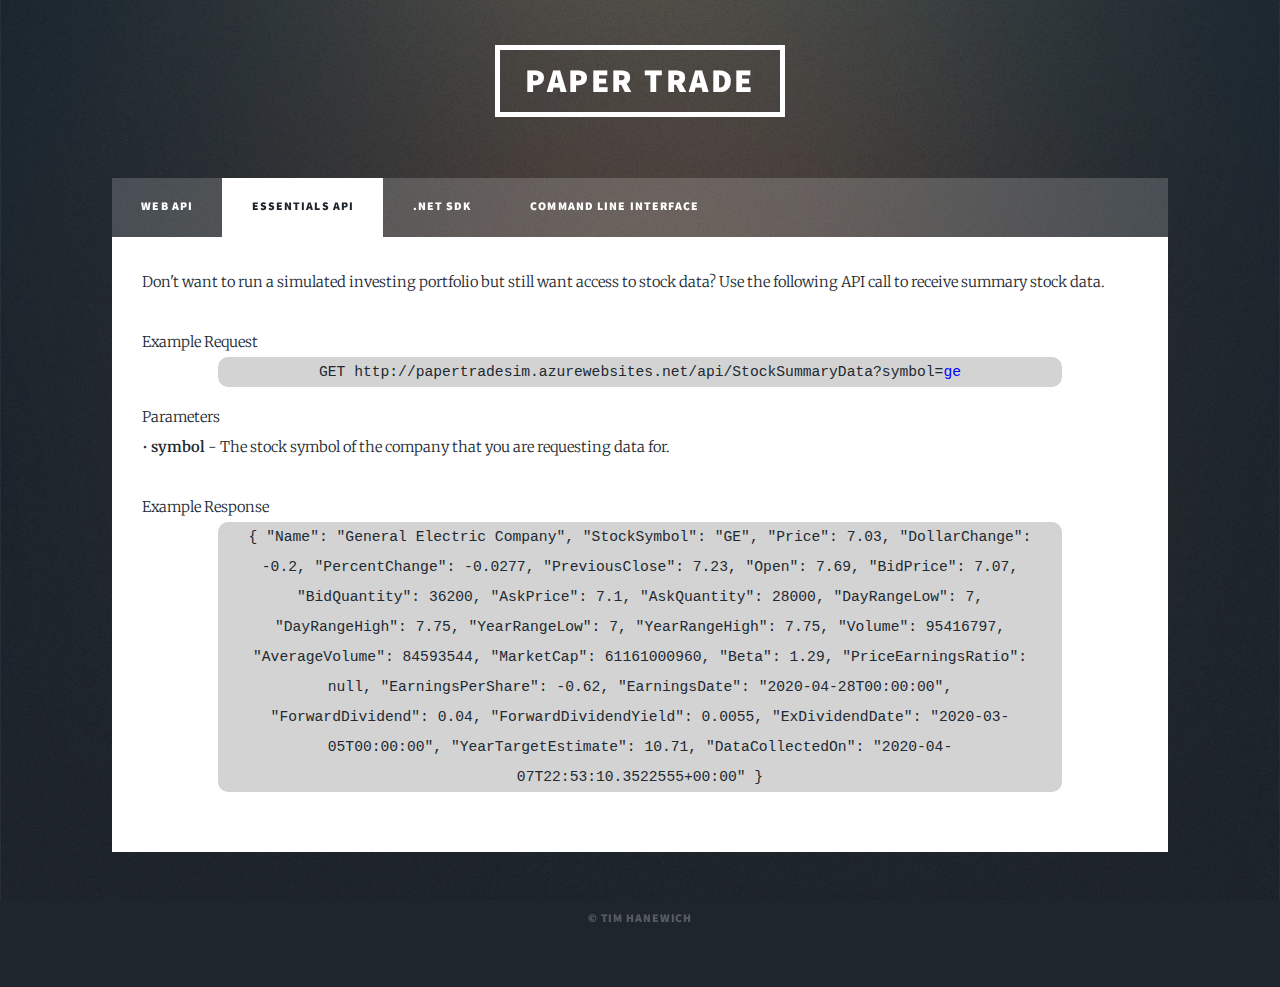
==== Essentials.html @ 46d9887e "Updated essentials to the Azure function, not Web API" ====
<!DOCTYPE HTML>

<html>
	<head>
		<title>Paper Trade</title>
		<meta charset="utf-8" />
		<meta name="viewport" content="width=device-width, initial-scale=1, user-scalable=no" />
		<link rel="stylesheet" href="assets/css/main.css" />
		<noscript><link rel="stylesheet" href="assets/css/noscript.css" /></noscript>
		<link rel="stylesheet" href="assets/css/tim.css"/>
	</head>
	<body class="is-preload">

		<!-- Wrapper -->
			<div id="wrapper" class="fade-in">

				<!-- Header -->
				<header id="header">
					<a href="index.html" class="logo">Paper Trade</a>
				</header>

				<div class="blankspace30"></div>
				<div class="blankspace30"></div>
				<div class="blankspace30"></div>

				<!-- Nav -->
				<nav id="nav">
					<ul class="links">
						<li><a href="index.html">Web API</a></li>
						<li class="active"><a href="Essentials.html">Essentials API</a></li>
						<li><a href="https://www.nuget.org/packages/PaperTrade/" target="_blank">.NET SDK</a></li>
						<li><a href="CLI.html">Command Line Interface</a></li>
					</ul>
				</nav>

				<!-- Main -->
				<div id="main">
					<div class="blankspace30"></div>
					<p class="desccontent">Don't want to run a simulated investing portfolio but still want access to stock data?  Use the following API call to receive summary stock data.</p>
					
					<div class="blankspace30"></div>

					<!--Create Portfolio-->
					<p class="desccontent">Example Request</p>
					<p class="desccontent codedemo">​GET http://papertradesim.azurewebsites.net/api/StockSummaryData?symbol=<parameter>ge</parameter></p>
					<div class="blankspace15"></div>
					<p class="desccontent">Parameters</p>
					<p class="desccontent">&#8226; <b>symbol</b> - The stock symbol of the company that you are requesting data for.</p>
					<div class="blankspace15"></div>
					<div class="blankspace15"></div>
					<p class="desccontent">Example Response</p>
					<p class="desccontent codedemo">{
						"Name": "General Electric Company",
						"StockSymbol": "GE",
						"Price": 7.03,
						"DollarChange": -0.2,
						"PercentChange": -0.0277,
						"PreviousClose": 7.23,
						"Open": 7.69,
						"BidPrice": 7.07,
						"BidQuantity": 36200,
						"AskPrice": 7.1,
						"AskQuantity": 28000,
						"DayRangeLow": 7,
						"DayRangeHigh": 7.75,
						"YearRangeLow": 7,
						"YearRangeHigh": 7.75,
						"Volume": 95416797,
						"AverageVolume": 84593544,
						"MarketCap": 61161000960,
						"Beta": 1.29,
						"PriceEarningsRatio": null,
						"EarningsPerShare": -0.62,
						"EarningsDate": "2020-04-28T00:00:00",
						"ForwardDividend": 0.04,
						"ForwardDividendYield": 0.0055,
						"ExDividendDate": "2020-03-05T00:00:00",
						"YearTargetEstimate": 10.71,
						"DataCollectedOn": "2020-04-07T22:53:10.3522555+00:00"
					  }</p>
					<div class="blankspace30"></div>
					
					<div class="blankspace30"></div>
				</div>


				<!-- Copyright -->
				<div id="copyright">
					<ul><li>&copy; Tim Hanewich</li></ul>
				</div>

			</div>

		<!-- Scripts -->
			<script src="assets/js/jquery.min.js"></script>
			<script src="assets/js/jquery.scrollex.min.js"></script>
			<script src="assets/js/jquery.scrolly.min.js"></script>
			<script src="assets/js/browser.min.js"></script>
			<script src="assets/js/breakpoints.min.js"></script>
			<script src="assets/js/util.js"></script>
			<script src="assets/js/main.js"></script>

	</body>
</html>
---- assets/css/main.css ----
@import url(fontawesome-all.min.css);
@import url("https://fonts.googleapis.com/css?family=Merriweather:300,700,300italic,700italic|Source+Sans+Pro:900");

/*
	Massively by HTML5 UP
	html5up.net | @ajlkn
	Free for personal and commercial use under the CCA 3.0 license (html5up.net/license)
*/

html, body, div, span, applet, object,
iframe, h1, h2, h3, h4, h5, h6, p, blockquote,
pre, a, abbr, acronym, address, big, cite,
code, del, dfn, em, img, ins, kbd, q, s, samp,
small, strike, strong, sub, sup, tt, var, b,
u, i, center, dl, dt, dd, ol, ul, li, fieldset,
form, label, legend, table, caption, tbody,
tfoot, thead, tr, th, td, article, aside,
canvas, details, embed, figure, figcaption,
footer, header, hgroup, menu, nav, output, ruby,
section, summary, time, mark, audio, video {
	margin: 0;
	padding: 0;
	border: 0;
	font-size: 100%;
	font: inherit;
	vertical-align: baseline;}

article, aside, details, figcaption, figure,
footer, header, hgroup, menu, nav, section {
	display: block;}

body {
	line-height: 1;
}

ol, ul {
	list-style: none;
}

blockquote, q {
	quotes: none;
}

	blockquote:before, blockquote:after, q:before, q:after {
		content: '';
		content: none;
	}

table {
	border-collapse: collapse;
	border-spacing: 0;
}

body {
	-webkit-text-size-adjust: none;
}

mark {
	background-color: transparent;
	color: inherit;
}

input::-moz-focus-inner {
	border: 0;
	padding: 0;
}

input, select, textarea {
	-moz-appearance: none;
	-webkit-appearance: none;
	-ms-appearance: none;
	appearance: none;
}

/* Basic */

	@-ms-viewport {
		width: device-width;
	}

	body {
		-ms-overflow-style: scrollbar;
	}

	@media screen and (max-width: 480px) {

		html, body {
			min-width: 320px;
		}

	}

	html {
		box-sizing: border-box;
	}

	*, *:before, *:after {
		box-sizing: inherit;
	}

	body {
		background-color: #1e252d;
	}

		body.is-preload *, body.is-preload *:before, body.is-preload *:after {
			-moz-animation: none !important;
			-webkit-animation: none !important;
			-ms-animation: none !important;
			animation: none !important;
			-moz-transition: none !important;
			-webkit-transition: none !important;
			-ms-transition: none !important;
			transition: none !important;
		}

/* Type */

	html {
		font-size: 16pt;
	}

		@media screen and (max-width: 1680px) {

			html {
				font-size: 12pt;
			}

		}

		@media screen and (max-width: 1280px) {

			html {
				font-size: 11pt;
			}

		}

		@media screen and (max-width: 360px) {

			html {
				font-size: 10pt;
			}

		}

	body {
		color: #212931;
	}

	body, input, select, textarea {
		font-family: "Merriweather", Georgia, serif;
		font-weight: 300;
		font-size: 1rem;
		line-height: 2.375;
	}

	a {
		-moz-transition: color 0.2s ease-in-out, background-color 0.2s ease-in-out, border-color 0.2s ease-in-out, box-shadow 0.2s ease-in-out;
		-webkit-transition: color 0.2s ease-in-out, background-color 0.2s ease-in-out, border-color 0.2s ease-in-out, box-shadow 0.2s ease-in-out;
		-ms-transition: color 0.2s ease-in-out, background-color 0.2s ease-in-out, border-color 0.2s ease-in-out, box-shadow 0.2s ease-in-out;
		transition: color 0.2s ease-in-out, background-color 0.2s ease-in-out, border-color 0.2s ease-in-out, box-shadow 0.2s ease-in-out;
		border-bottom: dotted 1px;
		text-decoration: none;
	}

		a:hover {
			border-bottom-color: transparent;
		}

	strong, b {
		font-weight: 600;
	}

	em, i {
		font-style: italic;
	}

	p {
		text-align: justify;
		/*margin: 0 0 2rem 0;*/
	}

	h1, h2, h3, h4, h5, h6 {
		font-family: "Source Sans Pro", Helvetica, sans-serif;
		font-weight: 900;
		line-height: 1.5;
		letter-spacing: 0.075em;
		text-transform: uppercase;
		margin: 0 0 1rem 0;
	}

		h1 a, h2 a, h3 a, h4 a, h5 a, h6 a {
			border-bottom: 0;
			color: inherit;
			text-decoration: none;
		}

	h1 {
		font-size: 4rem;
		line-height: 1.1;
		margin: 0 0 2rem 0;
	}

	h2 {
		font-size: 1.75rem;
		line-height: 1.3;
		margin: 0 0 1.5rem 0;
	}

	h3 {
		font-size: 1.25rem;
		margin: 0 0 1.5rem 0;
	}

	h4 {
		font-size: 1rem;
	}

	h5 {
		font-size: 0.9rem;
	}

	h6 {
		font-size: 0.8rem;
	}

	sub {
		font-size: 0.8rem;
		position: relative;
		top: 0.5rem;
	}

	sup {
		font-size: 0.8rem;
		position: relative;
		top: -0.5rem;
	}

	blockquote {
		border-left: solid 4px;
		font-style: italic;
		margin: 0 0 2rem 0;
		padding: 0.5rem 0 0.5rem 2rem;
	}

	code {
		border: solid 2px;
		font-family: "Courier New", monospace;
		font-size: 0.9rem;
		margin: 0 0.25rem;
		padding: 0.25rem 0.65rem;
	}

	pre {
		-webkit-overflow-scrolling: touch;
		font-family: "Courier New", monospace;
		font-size: 0.9rem;
		margin: 0 0 2rem 0;
	}

		pre code {
			display: block;
			line-height: 1.75;
			padding: 1rem 1.5rem;
			overflow-x: auto;
		}

	hr {
		border: 0;
		border-bottom: solid 2px;
		margin: 3rem 0;
	}

		hr.major {
			margin: 5rem 0;
		}

	.align-left {
		text-align: left;
	}

	.align-center {
		text-align: center;
	}

	.align-right {
		text-align: right;
	}

	input, select, textarea {
		color: #212931;
	}

	a {
		color: #212931;
		border-bottom-color: rgba(33, 41, 49, 0.5);
	}

		a:hover {
			border-bottom-color: transparent;
			color: #18bfef !important;
		}

	strong, b {
		color: #212931;
	}

	h1, h2, h3, h4, h5, h6 {
		color: #212931;
	}

	blockquote {
		border-left-color: #eeeeee;
	}

	code {
		background: rgba(220, 220, 220, 0.25);
		border-color: #eeeeee;
	}

	hr {
		border-bottom-color: #eeeeee;
	}

/* Row */

	.row {
		display: flex;
		flex-wrap: wrap;
		box-sizing: border-box;
		align-items: stretch;
	}

		.row > * {
			box-sizing: border-box;
		}

		.row.gtr-uniform > * > :last-child {
			margin-bottom: 0;
		}

		.row.aln-left {
			justify-content: flex-start;
		}

		.row.aln-center {
			justify-content: center;
		}

		.row.aln-right {
			justify-content: flex-end;
		}

		.row.aln-top {
			align-items: flex-start;
		}

		.row.aln-middle {
			align-items: center;
		}

		.row.aln-bottom {
			align-items: flex-end;
		}

		.row > .imp {
			order: -1;
		}

		.row > .col-1 {
			width: 8.33333%;
		}

		.row > .off-1 {
			margin-left: 8.33333%;
		}

		.row > .col-2 {
			width: 16.66667%;
		}

		.row > .off-2 {
			margin-left: 16.66667%;
		}

		.row > .col-3 {
			width: 25%;
		}

		.row > .off-3 {
			margin-left: 25%;
		}

		.row > .col-4 {
			width: 33.33333%;
		}

		.row > .off-4 {
			margin-left: 33.33333%;
		}

		.row > .col-5 {
			width: 41.66667%;
		}

		.row > .off-5 {
			margin-left: 41.66667%;
		}

		.row > .col-6 {
			width: 50%;
		}

		.row > .off-6 {
			margin-left: 50%;
		}

		.row > .col-7 {
			width: 58.33333%;
		}

		.row > .off-7 {
			margin-left: 58.33333%;
		}

		.row > .col-8 {
			width: 66.66667%;
		}

		.row > .off-8 {
			margin-left: 66.66667%;
		}

		.row > .col-9 {
			width: 75%;
		}

		.row > .off-9 {
			margin-left: 75%;
		}

		.row > .col-10 {
			width: 83.33333%;
		}

		.row > .off-10 {
			margin-left: 83.33333%;
		}

		.row > .col-11 {
			width: 91.66667%;
		}

		.row > .off-11 {
			margin-left: 91.66667%;
		}

		.row > .col-12 {
			width: 100%;
		}

		.row > .off-12 {
			margin-left: 100%;
		}

		.row.gtr-0 {
			margin-top: 0;
			margin-left: 0rem;
		}

			.row.gtr-0 > * {
				padding: 0 0 0 0rem;
			}

			.row.gtr-0.gtr-uniform {
				margin-top: 0rem;
			}

				.row.gtr-0.gtr-uniform > * {
					padding-top: 0rem;
				}

		.row.gtr-25 {
			margin-top: 0;
			margin-left: -0.375rem;
		}

			.row.gtr-25 > * {
				padding: 0 0 0 0.375rem;
			}

			.row.gtr-25.gtr-uniform {
				margin-top: -0.375rem;
			}

				.row.gtr-25.gtr-uniform > * {
					padding-top: 0.375rem;
				}

		.row.gtr-50 {
			margin-top: 0;
			margin-left: -0.75rem;
		}

			.row.gtr-50 > * {
				padding: 0 0 0 0.75rem;
			}

			.row.gtr-50.gtr-uniform {
				margin-top: -0.75rem;
			}

				.row.gtr-50.gtr-uniform > * {
					padding-top: 0.75rem;
				}

		.row {
			margin-top: 0;
			margin-left: -1.5rem;
		}

			.row > * {
				padding: 0 0 0 1.5rem;
			}

			.row.gtr-uniform {
				margin-top: -1.5rem;
			}

				.row.gtr-uniform > * {
					padding-top: 1.5rem;
				}

		.row.gtr-150 {
			margin-top: 0;
			margin-left: -2.25rem;
		}

			.row.gtr-150 > * {
				padding: 0 0 0 2.25rem;
			}

			.row.gtr-150.gtr-uniform {
				margin-top: -2.25rem;
			}

				.row.gtr-150.gtr-uniform > * {
					padding-top: 2.25rem;
				}

		.row.gtr-200 {
			margin-top: 0;
			margin-left: -3rem;
		}

			.row.gtr-200 > * {
				padding: 0 0 0 3rem;
			}

			.row.gtr-200.gtr-uniform {
				margin-top: -3rem;
			}

				.row.gtr-200.gtr-uniform > * {
					padding-top: 3rem;
				}

		@media screen and (max-width: 1680px) {

			.row {
				display: flex;
				flex-wrap: wrap;
				box-sizing: border-box;
				align-items: stretch;
			}

				.row > * {
					box-sizing: border-box;
				}

				.row.gtr-uniform > * > :last-child {
					margin-bottom: 0;
				}

				.row.aln-left {
					justify-content: flex-start;
				}

				.row.aln-center {
					justify-content: center;
				}

				.row.aln-right {
					justify-content: flex-end;
				}

				.row.aln-top {
					align-items: flex-start;
				}

				.row.aln-middle {
					align-items: center;
				}

				.row.aln-bottom {
					align-items: flex-end;
				}

				.row > .imp-xlarge {
					order: -1;
				}

				.row > .col-1-xlarge {
					width: 8.33333%;
				}

				.row > .off-1-xlarge {
					margin-left: 8.33333%;
				}

				.row > .col-2-xlarge {
					width: 16.66667%;
				}

				.row > .off-2-xlarge {
					margin-left: 16.66667%;
				}

				.row > .col-3-xlarge {
					width: 25%;
				}

				.row > .off-3-xlarge {
					margin-left: 25%;
				}

				.row > .col-4-xlarge {
					width: 33.33333%;
				}

				.row > .off-4-xlarge {
					margin-left: 33.33333%;
				}

				.row > .col-5-xlarge {
					width: 41.66667%;
				}

				.row > .off-5-xlarge {
					margin-left: 41.66667%;
				}

				.row > .col-6-xlarge {
					width: 50%;
				}

				.row > .off-6-xlarge {
					margin-left: 50%;
				}

				.row > .col-7-xlarge {
					width: 58.33333%;
				}

				.row > .off-7-xlarge {
					margin-left: 58.33333%;
				}

				.row > .col-8-xlarge {
					width: 66.66667%;
				}

				.row > .off-8-xlarge {
					margin-left: 66.66667%;
				}

				.row > .col-9-xlarge {
					width: 75%;
				}

				.row > .off-9-xlarge {
					margin-left: 75%;
				}

				.row > .col-10-xlarge {
					width: 83.33333%;
				}

				.row > .off-10-xlarge {
					margin-left: 83.33333%;
				}

				.row > .col-11-xlarge {
					width: 91.66667%;
				}

				.row > .off-11-xlarge {
					margin-left: 91.66667%;
				}

				.row > .col-12-xlarge {
					width: 100%;
				}

				.row > .off-12-xlarge {
					margin-left: 100%;
				}

				.row.gtr-0 {
					margin-top: 0;
					margin-left: 0rem;
				}

					.row.gtr-0 > * {
						padding: 0 0 0 0rem;
					}

					.row.gtr-0.gtr-uniform {
						margin-top: 0rem;
					}

						.row.gtr-0.gtr-uniform > * {
							padding-top: 0rem;
						}

				.row.gtr-25 {
					margin-top: 0;
					margin-left: -0.375rem;
				}

					.row.gtr-25 > * {
						padding: 0 0 0 0.375rem;
					}

					.row.gtr-25.gtr-uniform {
						margin-top: -0.375rem;
					}

						.row.gtr-25.gtr-uniform > * {
							padding-top: 0.375rem;
						}

				.row.gtr-50 {
					margin-top: 0;
					margin-left: -0.75rem;
				}

					.row.gtr-50 > * {
						padding: 0 0 0 0.75rem;
					}

					.row.gtr-50.gtr-uniform {
						margin-top: -0.75rem;
					}

						.row.gtr-50.gtr-uniform > * {
							padding-top: 0.75rem;
						}

				.row {
					margin-top: 0;
					margin-left: -1.5rem;
				}

					.row > * {
						padding: 0 0 0 1.5rem;
					}

					.row.gtr-uniform {
						margin-top: -1.5rem;
					}

						.row.gtr-uniform > * {
							padding-top: 1.5rem;
						}

				.row.gtr-150 {
					margin-top: 0;
					margin-left: -2.25rem;
				}

					.row.gtr-150 > * {
						padding: 0 0 0 2.25rem;
					}

					.row.gtr-150.gtr-uniform {
						margin-top: -2.25rem;
					}

						.row.gtr-150.gtr-uniform > * {
							padding-top: 2.25rem;
						}

				.row.gtr-200 {
					margin-top: 0;
					margin-left: -3rem;
				}

					.row.gtr-200 > * {
						padding: 0 0 0 3rem;
					}

					.row.gtr-200.gtr-uniform {
						margin-top: -3rem;
					}

						.row.gtr-200.gtr-uniform > * {
							padding-top: 3rem;
						}

		}

		@media screen and (max-width: 1280px) {

			.row {
				display: flex;
				flex-wrap: wrap;
				box-sizing: border-box;
				align-items: stretch;
			}

				.row > * {
					box-sizing: border-box;
				}

				.row.gtr-uniform > * > :last-child {
					margin-bottom: 0;
				}

				.row.aln-left {
					justify-content: flex-start;
				}

				.row.aln-center {
					justify-content: center;
				}

				.row.aln-right {
					justify-content: flex-end;
				}

				.row.aln-top {
					align-items: flex-start;
				}

				.row.aln-middle {
					align-items: center;
				}

				.row.aln-bottom {
					align-items: flex-end;
				}

				.row > .imp-large {
					order: -1;
				}

				.row > .col-1-large {
					width: 8.33333%;
				}

				.row > .off-1-large {
					margin-left: 8.33333%;
				}

				.row > .col-2-large {
					width: 16.66667%;
				}

				.row > .off-2-large {
					margin-left: 16.66667%;
				}

				.row > .col-3-large {
					width: 25%;
				}

				.row > .off-3-large {
					margin-left: 25%;
				}

				.row > .col-4-large {
					width: 33.33333%;
				}

				.row > .off-4-large {
					margin-left: 33.33333%;
				}

				.row > .col-5-large {
					width: 41.66667%;
				}

				.row > .off-5-large {
					margin-left: 41.66667%;
				}

				.row > .col-6-large {
					width: 50%;
				}

				.row > .off-6-large {
					margin-left: 50%;
				}

				.row > .col-7-large {
					width: 58.33333%;
				}

				.row > .off-7-large {
					margin-left: 58.33333%;
				}

				.row > .col-8-large {
					width: 66.66667%;
				}

				.row > .off-8-large {
					margin-left: 66.66667%;
				}

				.row > .col-9-large {
					width: 75%;
				}

				.row > .off-9-large {
					margin-left: 75%;
				}

				.row > .col-10-large {
					width: 83.33333%;
				}

				.row > .off-10-large {
					margin-left: 83.33333%;
				}

				.row > .col-11-large {
					width: 91.66667%;
				}

				.row > .off-11-large {
					margin-left: 91.66667%;
				}

				.row > .col-12-large {
					width: 100%;
				}

				.row > .off-12-large {
					margin-left: 100%;
				}

				.row.gtr-0 {
					margin-top: 0;
					margin-left: 0rem;
				}

					.row.gtr-0 > * {
						padding: 0 0 0 0rem;
					}

					.row.gtr-0.gtr-uniform {
						margin-top: 0rem;
					}

						.row.gtr-0.gtr-uniform > * {
							padding-top: 0rem;
						}

				.row.gtr-25 {
					margin-top: 0;
					margin-left: -0.375rem;
				}

					.row.gtr-25 > * {
						padding: 0 0 0 0.375rem;
					}

					.row.gtr-25.gtr-uniform {
						margin-top: -0.375rem;
					}

						.row.gtr-25.gtr-uniform > * {
							padding-top: 0.375rem;
						}

				.row.gtr-50 {
					margin-top: 0;
					margin-left: -0.75rem;
				}

					.row.gtr-50 > * {
						padding: 0 0 0 0.75rem;
					}

					.row.gtr-50.gtr-uniform {
						margin-top: -0.75rem;
					}

						.row.gtr-50.gtr-uniform > * {
							padding-top: 0.75rem;
						}

				.row {
					margin-top: 0;
					margin-left: -1.5rem;
				}

					.row > * {
						padding: 0 0 0 1.5rem;
					}

					.row.gtr-uniform {
						margin-top: -1.5rem;
					}

						.row.gtr-uniform > * {
							padding-top: 1.5rem;
						}

				.row.gtr-150 {
					margin-top: 0;
					margin-left: -2.25rem;
				}

					.row.gtr-150 > * {
						padding: 0 0 0 2.25rem;
					}

					.row.gtr-150.gtr-uniform {
						margin-top: -2.25rem;
					}

						.row.gtr-150.gtr-uniform > * {
							padding-top: 2.25rem;
						}

				.row.gtr-200 {
					margin-top: 0;
					margin-left: -3rem;
				}

					.row.gtr-200 > * {
						padding: 0 0 0 3rem;
					}

					.row.gtr-200.gtr-uniform {
						margin-top: -3rem;
					}

						.row.gtr-200.gtr-uniform > * {
							padding-top: 3rem;
						}

		}

		@media screen and (max-width: 980px) {

			.row {
				display: flex;
				flex-wrap: wrap;
				box-sizing: border-box;
				align-items: stretch;
			}

				.row > * {
					box-sizing: border-box;
				}

				.row.gtr-uniform > * > :last-child {
					margin-bottom: 0;
				}

				.row.aln-left {
					justify-content: flex-start;
				}

				.row.aln-center {
					justify-content: center;
				}

				.row.aln-right {
					justify-content: flex-end;
				}

				.row.aln-top {
					align-items: flex-start;
				}

				.row.aln-middle {
					align-items: center;
				}

				.row.aln-bottom {
					align-items: flex-end;
				}

				.row > .imp-medium {
					order: -1;
				}

				.row > .col-1-medium {
					width: 8.33333%;
				}

				.row > .off-1-medium {
					margin-left: 8.33333%;
				}

				.row > .col-2-medium {
					width: 16.66667%;
				}

				.row > .off-2-medium {
					margin-left: 16.66667%;
				}

				.row > .col-3-medium {
					width: 25%;
				}

				.row > .off-3-medium {
					margin-left: 25%;
				}

				.row > .col-4-medium {
					width: 33.33333%;
				}

				.row > .off-4-medium {
					margin-left: 33.33333%;
				}

				.row > .col-5-medium {
					width: 41.66667%;
				}

				.row > .off-5-medium {
					margin-left: 41.66667%;
				}

				.row > .col-6-medium {
					width: 50%;
				}

				.row > .off-6-medium {
					margin-left: 50%;
				}

				.row > .col-7-medium {
					width: 58.33333%;
				}

				.row > .off-7-medium {
					margin-left: 58.33333%;
				}

				.row > .col-8-medium {
					width: 66.66667%;
				}

				.row > .off-8-medium {
					margin-left: 66.66667%;
				}

				.row > .col-9-medium {
					width: 75%;
				}

				.row > .off-9-medium {
					margin-left: 75%;
				}

				.row > .col-10-medium {
					width: 83.33333%;
				}

				.row > .off-10-medium {
					margin-left: 83.33333%;
				}

				.row > .col-11-medium {
					width: 91.66667%;
				}

				.row > .off-11-medium {
					margin-left: 91.66667%;
				}

				.row > .col-12-medium {
					width: 100%;
				}

				.row > .off-12-medium {
					margin-left: 100%;
				}

				.row.gtr-0 {
					margin-top: 0;
					margin-left: 0rem;
				}

					.row.gtr-0 > * {
						padding: 0 0 0 0rem;
					}

					.row.gtr-0.gtr-uniform {
						margin-top: 0rem;
					}

						.row.gtr-0.gtr-uniform > * {
							padding-top: 0rem;
						}

				.row.gtr-25 {
					margin-top: 0;
					margin-left: -0.375rem;
				}

					.row.gtr-25 > * {
						padding: 0 0 0 0.375rem;
					}

					.row.gtr-25.gtr-uniform {
						margin-top: -0.375rem;
					}

						.row.gtr-25.gtr-uniform > * {
							padding-top: 0.375rem;
						}

				.row.gtr-50 {
					margin-top: 0;
					margin-left: -0.75rem;
				}

					.row.gtr-50 > * {
						padding: 0 0 0 0.75rem;
					}

					.row.gtr-50.gtr-uniform {
						margin-top: -0.75rem;
					}

						.row.gtr-50.gtr-uniform > * {
							padding-top: 0.75rem;
						}

				.row {
					margin-top: 0;
					margin-left: -1.5rem;
				}

					.row > * {
						padding: 0 0 0 1.5rem;
					}

					.row.gtr-uniform {
						margin-top: -1.5rem;
					}

						.row.gtr-uniform > * {
							padding-top: 1.5rem;
						}

				.row.gtr-150 {
					margin-top: 0;
					margin-left: -2.25rem;
				}

					.row.gtr-150 > * {
						padding: 0 0 0 2.25rem;
					}

					.row.gtr-150.gtr-uniform {
						margin-top: -2.25rem;
					}

						.row.gtr-150.gtr-uniform > * {
							padding-top: 2.25rem;
						}

				.row.gtr-200 {
					margin-top: 0;
					margin-left: -3rem;
				}

					.row.gtr-200 > * {
						padding: 0 0 0 3rem;
					}

					.row.gtr-200.gtr-uniform {
						margin-top: -3rem;
					}

						.row.gtr-200.gtr-uniform > * {
							padding-top: 3rem;
						}

		}

		@media screen and (max-width: 736px) {

			.row {
				display: flex;
				flex-wrap: wrap;
				box-sizing: border-box;
				align-items: stretch;
			}

				.row > * {
					box-sizing: border-box;
				}

				.row.gtr-uniform > * > :last-child {
					margin-bottom: 0;
				}

				.row.aln-left {
					justify-content: flex-start;
				}

				.row.aln-center {
					justify-content: center;
				}

				.row.aln-right {
					justify-content: flex-end;
				}

				.row.aln-top {
					align-items: flex-start;
				}

				.row.aln-middle {
					align-items: center;
				}

				.row.aln-bottom {
					align-items: flex-end;
				}

				.row > .imp-small {
					order: -1;
				}

				.row > .col-1-small {
					width: 8.33333%;
				}

				.row > .off-1-small {
					margin-left: 8.33333%;
				}

				.row > .col-2-small {
					width: 16.66667%;
				}

				.row > .off-2-small {
					margin-left: 16.66667%;
				}

				.row > .col-3-small {
					width: 25%;
				}

				.row > .off-3-small {
					margin-left: 25%;
				}

				.row > .col-4-small {
					width: 33.33333%;
				}

				.row > .off-4-small {
					margin-left: 33.33333%;
				}

				.row > .col-5-small {
					width: 41.66667%;
				}

				.row > .off-5-small {
					margin-left: 41.66667%;
				}

				.row > .col-6-small {
					width: 50%;
				}

				.row > .off-6-small {
					margin-left: 50%;
				}

				.row > .col-7-small {
					width: 58.33333%;
				}

				.row > .off-7-small {
					margin-left: 58.33333%;
				}

				.row > .col-8-small {
					width: 66.66667%;
				}

				.row > .off-8-small {
					margin-left: 66.66667%;
				}

				.row > .col-9-small {
					width: 75%;
				}

				.row > .off-9-small {
					margin-left: 75%;
				}

				.row > .col-10-small {
					width: 83.33333%;
				}

				.row > .off-10-small {
					margin-left: 83.33333%;
				}

				.row > .col-11-small {
					width: 91.66667%;
				}

				.row > .off-11-small {
					margin-left: 91.66667%;
				}

				.row > .col-12-small {
					width: 100%;
				}

				.row > .off-12-small {
					margin-left: 100%;
				}

				.row.gtr-0 {
					margin-top: 0;
					margin-left: 0rem;
				}

					.row.gtr-0 > * {
						padding: 0 0 0 0rem;
					}

					.row.gtr-0.gtr-uniform {
						margin-top: 0rem;
					}

						.row.gtr-0.gtr-uniform > * {
							padding-top: 0rem;
						}

				.row.gtr-25 {
					margin-top: 0;
					margin-left: -0.375rem;
				}

					.row.gtr-25 > * {
						padding: 0 0 0 0.375rem;
					}

					.row.gtr-25.gtr-uniform {
						margin-top: -0.375rem;
					}

						.row.gtr-25.gtr-uniform > * {
							padding-top: 0.375rem;
						}

				.row.gtr-50 {
					margin-top: 0;
					margin-left: -0.75rem;
				}

					.row.gtr-50 > * {
						padding: 0 0 0 0.75rem;
					}

					.row.gtr-50.gtr-uniform {
						margin-top: -0.75rem;
					}

						.row.gtr-50.gtr-uniform > * {
							padding-top: 0.75rem;
						}

				.row {
					margin-top: 0;
					margin-left: -1.5rem;
				}

					.row > * {
						padding: 0 0 0 1.5rem;
					}

					.row.gtr-uniform {
						margin-top: -1.5rem;
					}

						.row.gtr-uniform > * {
							padding-top: 1.5rem;
						}

				.row.gtr-150 {
					margin-top: 0;
					margin-left: -2.25rem;
				}

					.row.gtr-150 > * {
						padding: 0 0 0 2.25rem;
					}

					.row.gtr-150.gtr-uniform {
						margin-top: -2.25rem;
					}

						.row.gtr-150.gtr-uniform > * {
							padding-top: 2.25rem;
						}

				.row.gtr-200 {
					margin-top: 0;
					margin-left: -3rem;
				}

					.row.gtr-200 > * {
						padding: 0 0 0 3rem;
					}

					.row.gtr-200.gtr-uniform {
						margin-top: -3rem;
					}

						.row.gtr-200.gtr-uniform > * {
							padding-top: 3rem;
						}

		}

		@media screen and (max-width: 480px) {

			.row {
				display: flex;
				flex-wrap: wrap;
				box-sizing: border-box;
				align-items: stretch;
			}

				.row > * {
					box-sizing: border-box;
				}

				.row.gtr-uniform > * > :last-child {
					margin-bottom: 0;
				}

				.row.aln-left {
					justify-content: flex-start;
				}

				.row.aln-center {
					justify-content: center;
				}

				.row.aln-right {
					justify-content: flex-end;
				}

				.row.aln-top {
					align-items: flex-start;
				}

				.row.aln-middle {
					align-items: center;
				}

				.row.aln-bottom {
					align-items: flex-end;
				}

				.row > .imp-xsmall {
					order: -1;
				}

				.row > .col-1-xsmall {
					width: 8.33333%;
				}

				.row > .off-1-xsmall {
					margin-left: 8.33333%;
				}

				.row > .col-2-xsmall {
					width: 16.66667%;
				}

				.row > .off-2-xsmall {
					margin-left: 16.66667%;
				}

				.row > .col-3-xsmall {
					width: 25%;
				}

				.row > .off-3-xsmall {
					margin-left: 25%;
				}

				.row > .col-4-xsmall {
					width: 33.33333%;
				}

				.row > .off-4-xsmall {
					margin-left: 33.33333%;
				}

				.row > .col-5-xsmall {
					width: 41.66667%;
				}

				.row > .off-5-xsmall {
					margin-left: 41.66667%;
				}

				.row > .col-6-xsmall {
					width: 50%;
				}

				.row > .off-6-xsmall {
					margin-left: 50%;
				}

				.row > .col-7-xsmall {
					width: 58.33333%;
				}

				.row > .off-7-xsmall {
					margin-left: 58.33333%;
				}

				.row > .col-8-xsmall {
					width: 66.66667%;
				}

				.row > .off-8-xsmall {
					margin-left: 66.66667%;
				}

				.row > .col-9-xsmall {
					width: 75%;
				}

				.row > .off-9-xsmall {
					margin-left: 75%;
				}

				.row > .col-10-xsmall {
					width: 83.33333%;
				}

				.row > .off-10-xsmall {
					margin-left: 83.33333%;
				}

				.row > .col-11-xsmall {
					width: 91.66667%;
				}

				.row > .off-11-xsmall {
					margin-left: 91.66667%;
				}

				.row > .col-12-xsmall {
					width: 100%;
				}

				.row > .off-12-xsmall {
					margin-left: 100%;
				}

				.row.gtr-0 {
					margin-top: 0;
					margin-left: 0rem;
				}

					.row.gtr-0 > * {
						padding: 0 0 0 0rem;
					}

					.row.gtr-0.gtr-uniform {
						margin-top: 0rem;
					}

						.row.gtr-0.gtr-uniform > * {
							padding-top: 0rem;
						}

				.row.gtr-25 {
					margin-top: 0;
					margin-left: -0.375rem;
				}

					.row.gtr-25 > * {
						padding: 0 0 0 0.375rem;
					}

					.row.gtr-25.gtr-uniform {
						margin-top: -0.375rem;
					}

						.row.gtr-25.gtr-uniform > * {
							padding-top: 0.375rem;
						}

				.row.gtr-50 {
					margin-top: 0;
					margin-left: -0.75rem;
				}

					.row.gtr-50 > * {
						padding: 0 0 0 0.75rem;
					}

					.row.gtr-50.gtr-uniform {
						margin-top: -0.75rem;
					}

						.row.gtr-50.gtr-uniform > * {
							padding-top: 0.75rem;
						}

				.row {
					margin-top: 0;
					margin-left: -1.5rem;
				}

					.row > * {
						padding: 0 0 0 1.5rem;
					}

					.row.gtr-uniform {
						margin-top: -1.5rem;
					}

						.row.gtr-uniform > * {
							padding-top: 1.5rem;
						}

				.row.gtr-150 {
					margin-top: 0;
					margin-left: -2.25rem;
				}

					.row.gtr-150 > * {
						padding: 0 0 0 2.25rem;
					}

					.row.gtr-150.gtr-uniform {
						margin-top: -2.25rem;
					}

						.row.gtr-150.gtr-uniform > * {
							padding-top: 2.25rem;
						}

				.row.gtr-200 {
					margin-top: 0;
					margin-left: -3rem;
				}

					.row.gtr-200 > * {
						padding: 0 0 0 3rem;
					}

					.row.gtr-200.gtr-uniform {
						margin-top: -3rem;
					}

						.row.gtr-200.gtr-uniform > * {
							padding-top: 3rem;
						}

		}

		@media screen and (max-width: 360px) {

			.row {
				display: flex;
				flex-wrap: wrap;
				box-sizing: border-box;
				align-items: stretch;
			}

				.row > * {
					box-sizing: border-box;
				}

				.row.gtr-uniform > * > :last-child {
					margin-bottom: 0;
				}

				.row.aln-left {
					justify-content: flex-start;
				}

				.row.aln-center {
					justify-content: center;
				}

				.row.aln-right {
					justify-content: flex-end;
				}

				.row.aln-top {
					align-items: flex-start;
				}

				.row.aln-middle {
					align-items: center;
				}

				.row.aln-bottom {
					align-items: flex-end;
				}

				.row > .imp-xxsmall {
					order: -1;
				}

				.row > .col-1-xxsmall {
					width: 8.33333%;
				}

				.row > .off-1-xxsmall {
					margin-left: 8.33333%;
				}

				.row > .col-2-xxsmall {
					width: 16.66667%;
				}

				.row > .off-2-xxsmall {
					margin-left: 16.66667%;
				}

				.row > .col-3-xxsmall {
					width: 25%;
				}

				.row > .off-3-xxsmall {
					margin-left: 25%;
				}

				.row > .col-4-xxsmall {
					width: 33.33333%;
				}

				.row > .off-4-xxsmall {
					margin-left: 33.33333%;
				}

				.row > .col-5-xxsmall {
					width: 41.66667%;
				}

				.row > .off-5-xxsmall {
					margin-left: 41.66667%;
				}

				.row > .col-6-xxsmall {
					width: 50%;
				}

				.row > .off-6-xxsmall {
					margin-left: 50%;
				}

				.row > .col-7-xxsmall {
					width: 58.33333%;
				}

				.row > .off-7-xxsmall {
					margin-left: 58.33333%;
				}

				.row > .col-8-xxsmall {
					width: 66.66667%;
				}

				.row > .off-8-xxsmall {
					margin-left: 66.66667%;
				}

				.row > .col-9-xxsmall {
					width: 75%;
				}

				.row > .off-9-xxsmall {
					margin-left: 75%;
				}

				.row > .col-10-xxsmall {
					width: 83.33333%;
				}

				.row > .off-10-xxsmall {
					margin-left: 83.33333%;
				}

				.row > .col-11-xxsmall {
					width: 91.66667%;
				}

				.row > .off-11-xxsmall {
					margin-left: 91.66667%;
				}

				.row > .col-12-xxsmall {
					width: 100%;
				}

				.row > .off-12-xxsmall {
					margin-left: 100%;
				}

				.row.gtr-0 {
					margin-top: 0;
					margin-left: 0rem;
				}

					.row.gtr-0 > * {
						padding: 0 0 0 0rem;
					}

					.row.gtr-0.gtr-uniform {
						margin-top: 0rem;
					}

						.row.gtr-0.gtr-uniform > * {
							padding-top: 0rem;
						}

				.row.gtr-25 {
					margin-top: 0;
					margin-left: -0.375rem;
				}

					.row.gtr-25 > * {
						padding: 0 0 0 0.375rem;
					}

					.row.gtr-25.gtr-uniform {
						margin-top: -0.375rem;
					}

						.row.gtr-25.gtr-uniform > * {
							padding-top: 0.375rem;
						}

				.row.gtr-50 {
					margin-top: 0;
					margin-left: -0.75rem;
				}

					.row.gtr-50 > * {
						padding: 0 0 0 0.75rem;
					}

					.row.gtr-50.gtr-uniform {
						margin-top: -0.75rem;
					}

						.row.gtr-50.gtr-uniform > * {
							padding-top: 0.75rem;
						}

				.row {
					margin-top: 0;
					margin-left: -1.5rem;
				}

					.row > * {
						padding: 0 0 0 1.5rem;
					}

					.row.gtr-uniform {
						margin-top: -1.5rem;
					}

						.row.gtr-uniform > * {
							padding-top: 1.5rem;
						}

				.row.gtr-150 {
					margin-top: 0;
					margin-left: -2.25rem;
				}

					.row.gtr-150 > * {
						padding: 0 0 0 2.25rem;
					}

					.row.gtr-150.gtr-uniform {
						margin-top: -2.25rem;
					}

						.row.gtr-150.gtr-uniform > * {
							padding-top: 2.25rem;
						}

				.row.gtr-200 {
					margin-top: 0;
					margin-left: -3rem;
				}

					.row.gtr-200 > * {
						padding: 0 0 0 3rem;
					}

					.row.gtr-200.gtr-uniform {
						margin-top: -3rem;
					}

						.row.gtr-200.gtr-uniform > * {
							padding-top: 3rem;
						}

		}

/* Box */

	.box {
		border: solid 2px;
		margin-bottom: 2rem;
		padding: 1.5rem;
	}

		.box > :last-child,
		.box > :last-child > :last-child,
		.box > :last-child > :last-child > :last-child {
			margin-bottom: 0;
		}

		.box.alt {
			border: 0;
			border-radius: 0;
			padding: 0;
		}

	.box {
		border-color: #eeeeee;
	}

/* Button */

	input[type="submit"],
	input[type="reset"],
	input[type="button"],
	button,
	.button {
		-moz-appearance: none;
		-webkit-appearance: none;
		-ms-appearance: none;
		appearance: none;
		-moz-transition: background-color 0.2s ease-in-out, box-shadow 0.2s ease-in-out, color 0.2s ease-in-out;
		-webkit-transition: background-color 0.2s ease-in-out, box-shadow 0.2s ease-in-out, color 0.2s ease-in-out;
		-ms-transition: background-color 0.2s ease-in-out, box-shadow 0.2s ease-in-out, color 0.2s ease-in-out;
		transition: background-color 0.2s ease-in-out, box-shadow 0.2s ease-in-out, color 0.2s ease-in-out;
		border: 0;
		border-radius: 0;
		cursor: pointer;
		display: inline-block;
		font-family: "Source Sans Pro", Helvetica, sans-serif;
		font-size: 0.8rem;
		font-weight: 900;
		letter-spacing: 0.075em;
		height: 3rem;
		line-height: 3rem;
		padding: 0 2rem;
		text-align: center;
		text-decoration: none;
		text-transform: uppercase;
		white-space: nowrap;
	}

		input[type="submit"].icon:before,
		input[type="reset"].icon:before,
		input[type="button"].icon:before,
		button.icon:before,
		.button.icon:before {
			margin-right: 0.5rem;
		}

		input[type="submit"].icon.solo,
		input[type="reset"].icon.solo,
		input[type="button"].icon.solo,
		button.icon.solo,
		.button.icon.solo {
			position: relative;
			width: 4rem;
			height: 4rem;
			line-height: 4rem;
			border-radius: 4rem;
			text-indent: 4rem;
			overflow: hidden;
			padding: 0;
			white-space: nowrap;
		}

			input[type="submit"].icon.solo:before,
			input[type="reset"].icon.solo:before,
			input[type="button"].icon.solo:before,
			button.icon.solo:before,
			.button.icon.solo:before {
				position: absolute;
				display: block;
				top: 0;
				left: 0;
				width: inherit;
				height: inherit;
				line-height: inherit;
				font-size: 1.25rem;
				margin-right: 0;
				text-align: center;
				text-indent: 0;
			}

		input[type="submit"].fit,
		input[type="reset"].fit,
		input[type="button"].fit,
		button.fit,
		.button.fit {
			width: 100%;
		}

		input[type="submit"].small,
		input[type="reset"].small,
		input[type="button"].small,
		button.small,
		.button.small {
			font-size: 0.7rem;
			height: 2.5rem;
			line-height: 2.5rem;
			padding: 0 1.5rem;
		}

		input[type="submit"].large,
		input[type="reset"].large,
		input[type="button"].large,
		button.large,
		.button.large {
			font-size: 0.9rem;
			height: 3.5rem;
			line-height: 3.5rem;
			padding: 0 2.75rem;
		}

		@media screen and (max-width: 980px) {

			input[type="submit"],
			input[type="reset"],
			input[type="button"],
			button,
			.button {
				font-size: 0.9rem;
				height: 3.25rem;
				line-height: 3.25rem;
			}

				input[type="submit"].large,
				input[type="reset"].large,
				input[type="button"].large,
				button.large,
				.button.large {
					font-size: 1rem;
					height: 3.75rem;
					line-height: 3.75rem;
				}

		}

		input[type="submit"].disabled, input[type="submit"]:disabled,
		input[type="reset"].disabled,
		input[type="reset"]:disabled,
		input[type="button"].disabled,
		input[type="button"]:disabled,
		button.disabled,
		button:disabled,
		.button.disabled,
		.button:disabled {
			pointer-events: none;
			opacity: 0.25;
		}

	input[type="submit"],
	input[type="reset"],
	input[type="button"],
	button,
	.button {
		background-color: transparent;
		box-shadow: inset 0 0 0 2px #212931;
		color: #212931 !important;
	}

		input[type="submit"]:hover,
		input[type="reset"]:hover,
		input[type="button"]:hover,
		button:hover,
		.button:hover {
			box-shadow: inset 0 0 0 2px #18bfef;
			color: #18bfef !important;
		}

		input[type="submit"].primary,
		input[type="reset"].primary,
		input[type="button"].primary,
		button.primary,
		.button.primary {
			background-color: #212931;
			box-shadow: none;
			color: #ffffff !important;
		}

			input[type="submit"].primary:hover,
			input[type="reset"].primary:hover,
			input[type="button"].primary:hover,
			button.primary:hover,
			.button.primary:hover {
				background-color: #18bfef;
			}

/* Form */

	form {
		margin: 0 0 2rem 0;
	}

		form > :last-child {
			margin-bottom: 0;
		}

		form > .fields {
			display: -moz-flex;
			display: -webkit-flex;
			display: -ms-flex;
			display: flex;
			-moz-flex-wrap: wrap;
			-webkit-flex-wrap: wrap;
			-ms-flex-wrap: wrap;
			flex-wrap: wrap;
			width: calc(100% + 3rem);
			margin: -1.5rem 0 2rem -1.5rem;
		}

			form > .fields > .field {
				-moz-flex-grow: 0;
				-webkit-flex-grow: 0;
				-ms-flex-grow: 0;
				flex-grow: 0;
				-moz-flex-shrink: 0;
				-webkit-flex-shrink: 0;
				-ms-flex-shrink: 0;
				flex-shrink: 0;
				padding: 1.5rem 0 0 1.5rem;
				width: calc(100% - 1.5rem);
			}

				form > .fields > .field.half {
					width: calc(50% - 0.75rem);
				}

				form > .fields > .field.third {
					width: calc(100%/3 - 0.5rem);
				}

				form > .fields > .field.quarter {
					width: calc(25% - 0.375rem);
				}

		@media screen and (max-width: 480px) {

			form > .fields {
				width: calc(100% + 3rem);
				margin: -1.5rem 0 2rem -1.5rem;
			}

				form > .fields > .field {
					padding: 1.5rem 0 0 1.5rem;
					width: calc(100% - 1.5rem);
				}

					form > .fields > .field.half {
						width: calc(100% - 1.5rem);
					}

					form > .fields > .field.third {
						width: calc(100% - 1.5rem);
					}

					form > .fields > .field.quarter {
						width: calc(100% - 1.5rem);
					}

		}

	label {
		display: block;
		font-family: "Source Sans Pro", Helvetica, sans-serif;
		font-weight: 900;
		line-height: 1.5;
		letter-spacing: 0.075em;
		font-size: 0.8rem;
		text-transform: uppercase;
		margin: 0 0 0.75rem 0;
	}

		@media screen and (max-width: 980px) {

			label {
				font-size: 0.9rem;
			}

		}

	input[type="text"],
	input[type="password"],
	input[type="email"],
	select,
	textarea {
		-moz-appearance: none;
		-webkit-appearance: none;
		-ms-appearance: none;
		appearance: none;
		background: transparent;
		border-radius: 0;
		border: solid 2px;
		color: inherit;
		display: block;
		outline: 0;
		padding: 0 1rem;
		text-decoration: none;
		width: 100%;
	}

		input[type="text"]:invalid,
		input[type="password"]:invalid,
		input[type="email"]:invalid,
		select:invalid,
		textarea:invalid {
			box-shadow: none;
		}

	select {
		background-size: 1.25rem;
		background-repeat: no-repeat;
		background-position: calc(100% - 1rem) center;
		height: 3rem;
		padding-right: 3rem;
		text-overflow: ellipsis;
	}

		select:focus::-ms-value {
			background-color: transparent;
		}

		select::-ms-expand {
			display: none;
		}

	input[type="text"],
	input[type="password"],
	input[type="email"],
	select {
		height: 3rem;
	}

	textarea {
		padding: 0.75rem 1rem;
	}

	input[type="checkbox"],
	input[type="radio"] {
		-moz-appearance: none;
		-webkit-appearance: none;
		-ms-appearance: none;
		appearance: none;
		display: block;
		float: left;
		margin-right: -2rem;
		opacity: 0;
		width: 1rem;
		z-index: -1;
	}

		input[type="checkbox"] + label,
		input[type="radio"] + label {
			text-decoration: none;
			cursor: pointer;
			display: inline-block;
			font-size: 1rem;
			letter-spacing: 0;
			font-family: "Merriweather", Georgia, serif;
			text-transform: none;
			font-weight: 300;
			padding-left: 2.8rem;
			padding-right: 1rem;
			position: relative;
		}

			input[type="checkbox"] + label:before,
			input[type="radio"] + label:before {
				-moz-osx-font-smoothing: grayscale;
				-webkit-font-smoothing: antialiased;
				display: inline-block;
				font-style: normal;
				font-variant: normal;
				text-rendering: auto;
				line-height: 1;
				text-transform: none !important;
				font-family: 'Font Awesome 5 Free';
				font-weight: 900;
			}

			input[type="checkbox"] + label:before,
			input[type="radio"] + label:before {
				border-radius: 0;
				border: solid 2px;
				content: '';
				display: inline-block;
				font-size: 0.8rem;
				height: 1.8rem;
				left: 0;
				line-height: 1.65rem;
				position: absolute;
				text-align: center;
				top: -0.125rem;
				width: 1.8rem;
			}

		input[type="checkbox"]:checked + label:before,
		input[type="radio"]:checked + label:before {
			content: '\f00c';
		}

	input[type="checkbox"] + label:before {
		border-radius: 0;
	}

	input[type="radio"] + label:before {
		border-radius: 100%;
	}

	::-webkit-input-placeholder {
		opacity: 1.0;
	}

	:-moz-placeholder {
		opacity: 1.0;
	}

	::-moz-placeholder {
		opacity: 1.0;
	}

	:-ms-input-placeholder {
		opacity: 1.0;
	}

	label {
		color: #212931;
	}

	input[type="text"],
	input[type="password"],
	input[type="email"],
	select,
	textarea {
		border-color: #eeeeee;
	}

		input[type="text"]:focus,
		input[type="password"]:focus,
		input[type="email"]:focus,
		select:focus,
		textarea:focus {
			border-color: #18bfef;
		}

	select {
		background-image: url("data:image/svg+xml;charset=utf8,%3Csvg xmlns='http://www.w3.org/2000/svg' width='40' height='40' preserveAspectRatio='none' viewBox='0 0 40 40'%3E%3Cpath d='M9.4,12.3l10.4,10.4l10.4-10.4c0.2-0.2,0.5-0.4,0.9-0.4c0.3,0,0.6,0.1,0.9,0.4l3.3,3.3c0.2,0.2,0.4,0.5,0.4,0.9 c0,0.4-0.1,0.6-0.4,0.9L20.7,31.9c-0.2,0.2-0.5,0.4-0.9,0.4c-0.3,0-0.6-0.1-0.9-0.4L4.3,17.3c-0.2-0.2-0.4-0.5-0.4-0.9 c0-0.4,0.1-0.6,0.4-0.9l3.3-3.3c0.2-0.2,0.5-0.4,0.9-0.4S9.1,12.1,9.4,12.3z' fill='%23eeeeee' /%3E%3C/svg%3E");
	}

		select option {
			background-color: #ffffff;
			color: #212931;
		}

	.select-wrapper:before {
		color: #eeeeee;
	}

	input[type="checkbox"] + label,
	input[type="radio"] + label {
		color: #212931;
	}

		input[type="checkbox"] + label:before,
		input[type="radio"] + label:before {
			border-color: #eeeeee;
		}

	input[type="checkbox"]:checked + label:before,
	input[type="radio"]:checked + label:before {
		background-color: #212931;
		border-color: #212931;
		color: #ffffff;
	}

	input[type="checkbox"]:focus + label:before,
	input[type="radio"]:focus + label:before {
		border-color: #18bfef;
	}

	::-webkit-input-placeholder {
		color: #909498 !important;
	}

	:-moz-placeholder {
		color: #909498 !important;
	}

	::-moz-placeholder {
		color: #909498 !important;
	}

	:-ms-input-placeholder {
		color: #909498 !important;
	}

	.formerize-placeholder {
		color: #909498 !important;
	}

/* Icon */

	.icon {
		text-decoration: none;
		border-bottom: none;
		position: relative;
	}

		.icon:before {
			-moz-osx-font-smoothing: grayscale;
			-webkit-font-smoothing: antialiased;
			display: inline-block;
			font-style: normal;
			font-variant: normal;
			text-rendering: auto;
			line-height: 1;
			text-transform: none !important;
			font-family: 'Font Awesome 5 Free';
			font-weight: 400;
		}

		.icon > .label {
			display: none;
		}

		.icon:before {
			line-height: inherit;
		}

		.icon.solid:before {
			font-weight: 900;
		}

		.icon.brands:before {
			font-family: 'Font Awesome 5 Brands';
		}

/* Image */

	.image {
		border: 0;
		display: inline-block;
		position: relative;
	}

		.image img {
			display: block;
		}

		.image.left, .image.right {
			max-width: 40%;
		}

			.image.left img, .image.right img {
				width: 100%;
			}

		.image.left {
			float: left;
			margin: 0 2rem 2rem 0;
			top: 0.75rem;
		}

		.image.right {
			float: right;
			margin: 0 0 2rem 2rem;
			top: 0.75rem;
		}

		.image.fit {
			display: block;
			margin: 2.5rem 0;
			width: 100%;
		}

			.image.fit:first-child {
				margin-top: 0;
			}

			.image.fit img {
				width: 100%;
			}

		.image.main {
			display: block;
			margin: 4rem 0;
			width: 100%;
		}

			.image.main:first-child {
				margin-top: 0;
			}

			.image.main img {
				width: 100%;
			}

		@media screen and (max-width: 736px) {

			.image.fit {
				margin: 2rem 0;
			}

			.image.main {
				margin: 2rem 0;
			}

		}

	a.image {
		overflow: hidden;
	}

		a.image img {
			-moz-transition: -moz-transform 0.2s ease-out;
			-webkit-transition: -webkit-transform 0.2s ease-out;
			-ms-transition: -ms-transform 0.2s ease-out;
			transition: transform 0.2s ease-out;
		}

		a.image:hover img {
			-moz-transform: scale(1.05);
			-webkit-transform: scale(1.05);
			-ms-transform: scale(1.05);
			transform: scale(1.05);
		}

/* Actions */

	ul.actions {
		display: -moz-flex;
		display: -webkit-flex;
		display: -ms-flex;
		display: flex;
		cursor: default;
		list-style: none;
		margin-left: -1rem;
		padding-left: 0;
	}

		ul.actions li {
			padding: 0 0 0 1rem;
			vertical-align: middle;
		}

		ul.actions.special {
			-moz-justify-content: center;
			-webkit-justify-content: center;
			-ms-justify-content: center;
			justify-content: center;
			width: 100%;
			margin-left: 0;
		}

			ul.actions.special li:first-child {
				padding-left: 0;
			}

		ul.actions.stacked {
			-moz-flex-direction: column;
			-webkit-flex-direction: column;
			-ms-flex-direction: column;
			flex-direction: column;
			margin-left: 0;
		}

			ul.actions.stacked li {
				padding: 1.3rem 0 0 0;
			}

				ul.actions.stacked li:first-child {
					padding-top: 0;
				}

		ul.actions.fit {
			width: calc(100% + 1rem);
		}

			ul.actions.fit li {
				-moz-flex-grow: 1;
				-webkit-flex-grow: 1;
				-ms-flex-grow: 1;
				flex-grow: 1;
				-moz-flex-shrink: 1;
				-webkit-flex-shrink: 1;
				-ms-flex-shrink: 1;
				flex-shrink: 1;
				width: 100%;
			}

				ul.actions.fit li > * {
					width: 100%;
				}

			ul.actions.fit.stacked {
				width: 100%;
			}

		@media screen and (max-width: 480px) {

			ul.actions:not(.fixed) {
				-moz-flex-direction: column;
				-webkit-flex-direction: column;
				-ms-flex-direction: column;
				flex-direction: column;
				margin-left: 0;
				width: 100% !important;
			}

				ul.actions:not(.fixed) li {
					-moz-flex-grow: 1;
					-webkit-flex-grow: 1;
					-ms-flex-grow: 1;
					flex-grow: 1;
					-moz-flex-shrink: 1;
					-webkit-flex-shrink: 1;
					-ms-flex-shrink: 1;
					flex-shrink: 1;
					padding: 1rem 0 0 0;
					text-align: center;
					width: 100%;
				}

					ul.actions:not(.fixed) li > * {
						width: 100%;
					}

					ul.actions:not(.fixed) li:first-child {
						padding-top: 0;
					}

					ul.actions:not(.fixed) li input[type="submit"],
					ul.actions:not(.fixed) li input[type="reset"],
					ul.actions:not(.fixed) li input[type="button"],
					ul.actions:not(.fixed) li button,
					ul.actions:not(.fixed) li .button {
						width: 100%;
					}

						ul.actions:not(.fixed) li input[type="submit"].icon:before,
						ul.actions:not(.fixed) li input[type="reset"].icon:before,
						ul.actions:not(.fixed) li input[type="button"].icon:before,
						ul.actions:not(.fixed) li button.icon:before,
						ul.actions:not(.fixed) li .button.icon:before {
							margin-left: -0.5rem;
						}

		}

/* Icons */

	ul.icons {
		cursor: default;
		list-style: none;
		padding-left: 0;
	}

		ul.icons li {
			display: inline-block;
			padding: 0 0.5rem 0 0;
			vertical-align: middle;
		}

			ul.icons li:last-child {
				padding-right: 0;
			}

			ul.icons li .icon:before {
				width: 2.25rem;
				height: 2.25rem;
				line-height: 2.25rem;
				display: inline-block;
				text-align: center;
				border-radius: 100%;
				font-size: 1.25rem;
			}

		ul.icons.alt li .icon:before {
			-moz-transition: color 0.2s ease-in-out, background-color 0.2s ease-in-out, border-color 0.2s ease-in-out, box-shadow 0.2s ease-in-out;
			-webkit-transition: color 0.2s ease-in-out, background-color 0.2s ease-in-out, border-color 0.2s ease-in-out, box-shadow 0.2s ease-in-out;
			-ms-transition: color 0.2s ease-in-out, background-color 0.2s ease-in-out, border-color 0.2s ease-in-out, box-shadow 0.2s ease-in-out;
			transition: color 0.2s ease-in-out, background-color 0.2s ease-in-out, border-color 0.2s ease-in-out, box-shadow 0.2s ease-in-out;
			font-size: 1rem;
		}

/* List */

	ol {
		list-style: decimal;
		margin: 0 0 2rem 0;
		padding-left: 1.25rem;
	}

		ol li {
			padding-left: 0.25rem;
		}

	ul {
		list-style: disc;
		margin: 0 0 2rem 0;
		padding-left: 1rem;
	}

		ul li {
			padding-left: 0.5rem;
		}

		ul.divided {
			list-style: none;
			padding-left: 0;
		}

			ul.divided li {
				border-top: solid 1px;
				padding: 0.5rem 0;
			}

				ul.divided li:first-child {
					border-top: 0;
					padding-top: 0;
				}

	dl {
		margin: 0 0 2rem 0;
	}

		dl dt {
			display: block;
			font-weight: 600;
			margin: 0 0 1rem 0;
		}

		dl dd {
			margin-left: 2rem;
		}

	ul.divided li {
		border-top-color: #eeeeee;
	}

	ul.icons li a.icon:hover:before {
		color: #18bfef;
	}

	ul.icons.alt li .icon:before {
		box-shadow: inset 0 0 0 2px #eeeeee;
	}

	ul.icons.alt li a.icon:hover:before {
		box-shadow: inset 0 0 0 2px #18bfef;
	}

/* Section/Article */

	section.special, article.special {
		text-align: center;
	}

	header {
		cursor: default;
	}

		header > .date {
			display: block;
			font-size: 0.8rem;
			height: 1;
			margin: 0 0 1rem 0;
			position: relative;
		}

		header > p {
			font-style: italic;
		}

		header > h1 + p {
			font-size: 1.1rem;
			margin-top: -0.5rem;
			line-height: 2;
		}

		header > h2 + p {
			font-size: 1rem;
			margin-top: -0.75rem;
		}

		header > h3 + p {
			font-size: 0.9rem;
			margin-top: -0.75rem;
		}

		header > h4 + p {
			font-size: 0.8rem;
			margin-top: -0.75rem;
		}

		header.major {
			margin: 0 0 4rem 0;
			text-align: center;
		}

			header.major > :last-child {
				margin-bottom: 0;
			}

			header.major > p {
				margin-top: 0;
				text-align: center;
			}

			header.major > .date {
				font-size: 1rem;
				margin: 0 0 4rem 0;
			}

				header.major > .date:before, header.major > .date:after {
					content: '';
					display: block;
					position: absolute;
					top: 50%;
					width: calc(50% - 6rem);
					border-top: solid 2px;
				}

				header.major > .date:before {
					left: 0;
				}

				header.major > .date:after {
					right: 0;
				}

		@media screen and (max-width: 980px) {

			header br {
				display: none;
			}

		}

		@media screen and (max-width: 736px) {

			header.major {
				margin: 0 0 2rem 0;
			}

		}

	header.major .date:before, header.major .date:after {
		border-top-color: #eeeeee;
	}

/* Table */

	.table-wrapper {
		-webkit-overflow-scrolling: touch;
		overflow-x: auto;
	}

	table {
		margin: 0 0 2rem 0;
		width: 100%;
	}

		table tbody tr {
			border: solid 1px;
			border-left: 0;
			border-right: 0;
		}

		table td {
			padding: 0.75rem 0.75rem;
		}

		table th {
			font-family: "Source Sans Pro", Helvetica, sans-serif;
			font-size: 0.8rem;
			font-weight: 900;
			letter-spacing: 0.075em;
			line-height: 1.5;
			padding: 0 0.75rem 0.75rem 0.75rem;
			text-align: left;
			text-transform: uppercase;
		}

			@media screen and (max-width: 980px) {

				table th {
					font-size: 0.9rem;
				}

			}

		table thead {
			border-bottom: solid 2px;
		}

		table tfoot {
			border-top: solid 2px;
		}

		table.alt {
			border-collapse: separate;
		}

			table.alt tbody tr td {
				border: solid 1px;
				border-left-width: 0;
				border-top-width: 0;
			}

				table.alt tbody tr td:first-child {
					border-left-width: 1px;
				}

			table.alt tbody tr:first-child td {
				border-top-width: 1px;
			}

			table.alt thead {
				border-bottom: 0;
			}

			table.alt tfoot {
				border-top: 0;
			}

	table tbody tr {
		border-color: #eeeeee;
	}

		table tbody tr:nth-child(2n + 1) {
			background-color: rgba(220, 220, 220, 0.25);
		}

	table th {
		color: #212931;
	}

	table thead {
		border-bottom-color: #eeeeee;
	}

	table tfoot {
		border-top-color: #eeeeee;
	}

	table.alt tbody tr td {
		border-color: #eeeeee;
	}

/* Pagination */

	.pagination {
		display: -moz-inline-flex;
		display: -webkit-inline-flex;
		display: -ms-inline-flex;
		display: inline-flex;
		-moz-user-select: none;
		-webkit-user-select: none;
		-ms-user-select: none;
		user-select: none;
		cursor: default;
		list-style: none;
		margin: 0 0 2rem 2px;
		padding: 0;
	}

		.pagination a, .pagination span {
			-moz-transition: background-color 0.2s ease-in-out, border-color 0.2s ease-in-out, box-shadow 0.2s ease-in-out, color 0.2s ease-in-out;
			-webkit-transition: background-color 0.2s ease-in-out, border-color 0.2s ease-in-out, box-shadow 0.2s ease-in-out, color 0.2s ease-in-out;
			-ms-transition: background-color 0.2s ease-in-out, border-color 0.2s ease-in-out, box-shadow 0.2s ease-in-out, color 0.2s ease-in-out;
			transition: background-color 0.2s ease-in-out, border-color 0.2s ease-in-out, box-shadow 0.2s ease-in-out, color 0.2s ease-in-out;
			border: solid 2px;
			display: inline-block;
			font-family: "Source Sans Pro", Helvetica, sans-serif;
			font-size: 0.8rem;
			font-weight: 900;
			height: 3rem;
			letter-spacing: 0.075em;
			line-height: calc(3rem - 4px);
			margin-left: -2px;
			min-width: 3rem;
			position: relative;
			text-align: center;
			text-decoration: none;
			text-transform: uppercase;
		}

		.pagination .next, .pagination .previous {
			text-decoration: none;
			padding: 0 1.75rem;
		}

			.pagination .next:before, .pagination .previous:before {
				-moz-osx-font-smoothing: grayscale;
				-webkit-font-smoothing: antialiased;
				display: inline-block;
				font-style: normal;
				font-variant: normal;
				text-rendering: auto;
				line-height: 1;
				text-transform: none !important;
				font-family: 'Font Awesome 5 Free';
				font-weight: 900;
			}

			.pagination .next:before, .pagination .previous:before {
				display: inline-block;
				color: inherit !important;
				line-height: inherit;
			}

		.pagination .previous:before {
			content: '\f104';
			margin-right: 0.9375em;
		}

		.pagination .next:before {
			content: '\f105';
			float: right;
			margin-left: 0.9375em;
		}

		@media screen and (max-width: 980px) {

			.pagination a, .pagination span {
				font-size: 0.9rem;
			}

		}

		@media screen and (max-width: 480px) {

			.pagination .page, .pagination .extra {
				display: none;
			}

		}

	.pagination a, .pagination span {
		border-color: #eeeeee;
	}

	.pagination a {
		color: #212931 !important;
	}

		.pagination a:hover {
			color: #18bfef !important;
			border-color: #18bfef;
			z-index: 1;
		}

			.pagination a:hover + a,
			.pagination a:hover + span {
				border-left-color: #18bfef;
			}

		.pagination a.active {
			background-color: #eeeeee;
		}

	.pagination span {
		color: #eeeeee;
	}

/* Wrapper */

	#wrapper {
		-moz-transition: opacity 0.5s ease;
		-webkit-transition: opacity 0.5s ease;
		-ms-transition: opacity 0.5s ease;
		transition: opacity 0.5s ease;
		position: relative;
		z-index: 1;
		overflow: hidden;
	}

		#wrapper > .bg {
			position: absolute;
			top: 0;
			left: 0;
			width: 100%;
			height: 100%;
			background-color: #212931;
			background-image: url("../../images/overlay.png"), linear-gradient(0deg, rgba(0, 0, 0, 0.1), rgba(0, 0, 0, 0.1)), url("../../images/bg.jpg");
			background-size: auto,								auto,														100% auto;
			background-position: center,								center,														top center;
			background-repeat: repeat,								no-repeat,													no-repeat;
			background-attachment: scroll,								scroll,														scroll;
			z-index: -1;
		}

			#wrapper > .bg.fixed {
				position: fixed;
				width: 100vw;
				height: 100vh;
			}

		#wrapper.fade-in:before {
			pointer-events: none;
			-moz-transition: opacity 1s ease-in-out;
			-webkit-transition: opacity 1s ease-in-out;
			-ms-transition: opacity 1s ease-in-out;
			transition: opacity 1s ease-in-out;
			-moz-transition-delay: 0.75s;
			-webkit-transition-delay: 0.75s;
			-ms-transition-delay: 0.75s;
			transition-delay: 0.75s;
			background: #1e252d;
			content: '';
			display: block;
			height: 100%;
			left: 0;
			opacity: 0;
			position: fixed;
			top: 0;
			width: 100%;
		}

		body.is-preload #wrapper.fade-in:before {
			opacity: 1;
		}

		@media screen and (orientation: portrait) {

			#wrapper > .bg {
				background-size: auto,								auto,														auto 175%;
			}

		}

/* Intro */

	#intro {
		color: #ffffff;
		padding: 8rem 4rem 6rem 4rem ;
		-moz-align-items: center;
		-webkit-align-items: center;
		-ms-align-items: center;
		align-items: center;
		display: -moz-flex;
		display: -webkit-flex;
		display: -ms-flex;
		display: flex;
		-moz-flex-direction: column;
		-webkit-flex-direction: column;
		-ms-flex-direction: column;
		flex-direction: column;
		-moz-justify-content: -moz-flex-end;
		-webkit-justify-content: -webkit-flex-end;
		-ms-justify-content: -ms-flex-end;
		justify-content: flex-end;
		-moz-transition: opacity 1s ease, -moz-transform 1s ease;
		-webkit-transition: opacity 1s ease, -webkit-transform 1s ease;
		-ms-transition: opacity 1s ease, -ms-transform 1s ease;
		transition: opacity 1s ease, transform 1s ease;
		position: relative;
		cursor: default;
		text-align: center;
		z-index: 1;
		min-height: 100vh;
	}

		#intro input, #intro select, #intro textarea {
			color: #ffffff;
		}

		#intro a {
			color: #ffffff;
			border-bottom-color: rgba(255, 255, 255, 0.5);
		}

			#intro a:hover {
				border-bottom-color: transparent;
				color: #18bfef !important;
			}

		#intro strong, #intro b {
			color: #ffffff;
		}

		#intro h1, #intro h2, #intro h3, #intro h4, #intro h5, #intro h6 {
			color: #ffffff;
		}

		#intro blockquote {
			border-left-color: #ffffff;
		}

		#intro code {
			background: rgba(255, 255, 255, 0.075);
			border-color: #ffffff;
		}

		#intro hr {
			border-bottom-color: #ffffff;
		}

		#intro input[type="submit"],
		#intro input[type="reset"],
		#intro input[type="button"],
		#intro button,
		#intro .button {
			background-color: transparent;
			box-shadow: inset 0 0 0 2px #ffffff;
			color: #ffffff !important;
		}

			#intro input[type="submit"]:hover,
			#intro input[type="reset"]:hover,
			#intro input[type="button"]:hover,
			#intro button:hover,
			#intro .button:hover {
				box-shadow: inset 0 0 0 2px #18bfef;
				color: #18bfef !important;
			}

			#intro input[type="submit"].primary,
			#intro input[type="reset"].primary,
			#intro input[type="button"].primary,
			#intro button.primary,
			#intro .button.primary {
				background-color: #ffffff;
				box-shadow: none;
				color: #1e252d !important;
			}

				#intro input[type="submit"].primary:hover,
				#intro input[type="reset"].primary:hover,
				#intro input[type="button"].primary:hover,
				#intro button.primary:hover,
				#intro .button.primary:hover {
					background-color: #18bfef;
				}

		#intro h1 {
			font-size: 5rem;
			line-height: 1;
		}

		#intro p {
			font-size: 1.25rem;
			font-style: italic;
			margin-top: -0.25rem;
			text-align: center;
		}

		#intro + #header {
			margin-top: -20rem;
		}

			#intro + #header .logo {
				-moz-transform: translateY(2rem);
				-webkit-transform: translateY(2rem);
				-ms-transform: translateY(2rem);
				transform: translateY(2rem);
				opacity: 0;
				visibility: hidden;
			}

		#intro.hidden {
			pointer-events: none;
			-moz-transform: translateY(2rem);
			-webkit-transform: translateY(2rem);
			-ms-transform: translateY(2rem);
			transform: translateY(2rem);
			-moz-transition: opacity 0.5s ease, -moz-transform 0.5s ease, visibility 0.5s;
			-webkit-transition: opacity 0.5s ease, -webkit-transform 0.5s ease, visibility 0.5s;
			-ms-transition: opacity 0.5s ease, -ms-transform 0.5s ease, visibility 0.5s;
			transition: opacity 0.5s ease, transform 0.5s ease, visibility 0.5s;
			opacity: 0;
			visibility: hidden;
		}

			#intro.hidden + #header .logo {
				-moz-transform: translateY(0);
				-webkit-transform: translateY(0);
				-ms-transform: translateY(0);
				transform: translateY(0);
				opacity: 1;
				visibility: visible;
			}

		body.is-preload #intro {
			-moz-transform: translateY(2rem);
			-webkit-transform: translateY(2rem);
			-ms-transform: translateY(2rem);
			transform: translateY(2rem);
			opacity: 0;
		}

			body.is-preload #intro:not(.hidden) + #header + #nav {
				-moz-transform: translateY(4rem);
				-webkit-transform: translateY(4rem);
				-ms-transform: translateY(4rem);
				transform: translateY(4rem);
				opacity: 0;
			}

		@media screen and (max-width: 980px) {

			#intro {
				padding: 4rem 4rem 2rem 4rem ;
				min-height: 90vh;
			}

				#intro p br {
					display: none;
				}

				#intro + #header {
					margin-top: -14rem;
				}

		}

		@media screen and (max-width: 736px) {

			#intro {
				padding: 3rem 2rem 1rem 2rem ;
				min-height: 80vh;
			}

				#intro h1 {
					font-size: 3.25rem;
					line-height: 1.1;
					margin-bottom: 1rem;
				}

				#intro p {
					font-size: 1rem;
					margin-top: 0rem;
				}

				#intro .actions {
					display: none;
				}

		}

/* Header */

	#header {
		color: #ffffff;
		-moz-align-items: center;
		-webkit-align-items: center;
		-ms-align-items: center;
		align-items: center;
		display: -moz-flex;
		display: -webkit-flex;
		display: -ms-flex;
		display: flex;
		-moz-flex-direction: column;
		-webkit-flex-direction: column;
		-ms-flex-direction: column;
		flex-direction: column;
		-moz-justify-content: -moz-flex-end;
		-webkit-justify-content: -webkit-flex-end;
		-ms-justify-content: -ms-flex-end;
		justify-content: flex-end;
		pointer-events: none;
		-moz-user-select: none;
		-webkit-user-select: none;
		-ms-user-select: none;
		user-select: none;
		height: 10rem;
		padding-bottom: 2rem;
		position: relative;
		text-align: center;
		z-index: 2;
	}

		#header input, #header select, #header textarea {
			color: #ffffff;
		}

		#header a {
			color: #ffffff;
			border-bottom-color: rgba(255, 255, 255, 0.5);
		}

			#header a:hover {
				border-bottom-color: transparent;
				color: #18bfef !important;
			}

		#header strong, #header b {
			color: #ffffff;
		}

		#header h1, #header h2, #header h3, #header h4, #header h5, #header h6 {
			color: #ffffff;
		}

		#header blockquote {
			border-left-color: #ffffff;
		}

		#header code {
			background: rgba(255, 255, 255, 0.075);
			border-color: #ffffff;
		}

		#header hr {
			border-bottom-color: #ffffff;
		}

		#header .logo {
			-moz-transition: border-color 0.2s ease-in-out, color 0.2s ease-in-out, opacity 0.5s ease, -moz-transform 0.5s ease, visibility 0.5s;
			-webkit-transition: border-color 0.2s ease-in-out, color 0.2s ease-in-out, opacity 0.5s ease, -webkit-transform 0.5s ease, visibility 0.5s;
			-ms-transition: border-color 0.2s ease-in-out, color 0.2s ease-in-out, opacity 0.5s ease, -ms-transform 0.5s ease, visibility 0.5s;
			transition: border-color 0.2s ease-in-out, color 0.2s ease-in-out, opacity 0.5s ease, transform 0.5s ease, visibility 0.5s;
			pointer-events: auto;
			border-style: solid;
			border-color: #ffffff;
			border-width: 5px !important;
			font-family: "Source Sans Pro", Helvetica, sans-serif;
			font-size: 2.25rem;
			font-weight: 900;
			letter-spacing: 0.075em;
			line-height: 1;
			padding: 1rem 1.75rem;
			text-transform: uppercase;
			visibility: visible;
		}

			#header .logo:hover {
				border-color: #18bfef !important;
				color: #18bfef !important;
			}

		@media screen and (max-width: 980px) {

			#header {
				height: 14rem;
				padding-bottom: 4rem;
			}

		}

		@media screen and (max-width: 736px) {

			#header {
				padding-bottom: 3rem;
			}

				#header .logo {
					font-size: 1.75rem;
					border-width: 3px !important;
				}

		}

/* Nav */

	#nav {
		color: #ffffff;
		display: -moz-flex;
		display: -webkit-flex;
		display: -ms-flex;
		display: flex;
		-moz-transition: -moz-transform 1s ease, opacity 1s ease;
		-webkit-transition: -webkit-transform 1s ease, opacity 1s ease;
		-ms-transition: -ms-transform 1s ease, opacity 1s ease;
		transition: transform 1s ease, opacity 1s ease;
		background: rgba(255, 255, 255, 0.175);
		height: 4rem;
		line-height: 4rem;
		margin: -4rem auto 0 auto;
		overflow: hidden;
		padding: 0 2rem 0 0;
		position: relative;
		width: calc(100% - 4rem);
		max-width: 72rem;
		z-index: 2;
	}

		#nav ul.divided li {
			border-top-color: #ffffff;
		}

		#nav ul.icons li a.icon:hover:before {
			color: #18bfef;
		}

		#nav ul.icons.alt li .icon:before {
			box-shadow: inset 0 0 0 2px #ffffff;
		}

		#nav ul.icons.alt li a.icon:hover:before {
			box-shadow: inset 0 0 0 2px #18bfef;
		}

		#nav input, #nav select, #nav textarea {
			color: #ffffff;
		}

		#nav a {
			color: #ffffff;
			border-bottom-color: rgba(255, 255, 255, 0.5);
		}

			#nav a:hover {
				border-bottom-color: transparent;
				color: #18bfef !important;
			}

		#nav strong, #nav b {
			color: #ffffff;
		}

		#nav h1, #nav h2, #nav h3, #nav h4, #nav h5, #nav h6 {
			color: #ffffff;
		}

		#nav blockquote {
			border-left-color: #ffffff;
		}

		#nav code {
			background: rgba(255, 255, 255, 0.075);
			border-color: #ffffff;
		}

		#nav hr {
			border-bottom-color: #ffffff;
		}

		#nav ul.links {
			display: -moz-flex;
			display: -webkit-flex;
			display: -ms-flex;
			display: flex;
			-moz-flex-grow: 1;
			-webkit-flex-grow: 1;
			-ms-flex-grow: 1;
			flex-grow: 1;
			-moz-flex-shrink: 1;
			-webkit-flex-shrink: 1;
			-ms-flex-shrink: 1;
			flex-shrink: 1;
			font-family: "Source Sans Pro", Helvetica, sans-serif;
			font-weight: 900;
			letter-spacing: 0.075em;
			list-style: none;
			margin-bottom: 0;
			padding-left: 0;
			text-transform: uppercase;
		}

			#nav ul.links li {
				display: block;
				padding-left: 0;
			}

				#nav ul.links li a {
					-moz-transition: background-color 0.2s ease-in-out, color 0.2s ease-in-out;
					-webkit-transition: background-color 0.2s ease-in-out, color 0.2s ease-in-out;
					-ms-transition: background-color 0.2s ease-in-out, color 0.2s ease-in-out;
					transition: background-color 0.2s ease-in-out, color 0.2s ease-in-out;
					display: block;
					font-size: 0.8rem;
					outline: none;
					padding: 0 2rem;
				}

					#nav ul.links li a:hover {
						color: inherit !important;
						background-color: rgba(255, 255, 255, 0.1);
					}

				#nav ul.links li.active {
					background-color: #ffffff;
				}

					#nav ul.links li.active a {
						color: #1e252d;
					}

						#nav ul.links li.active a:hover {
							color: #18bfef !important;
						}

		#nav ul.icons {
			-moz-flex-grow: 0;
			-webkit-flex-grow: 0;
			-ms-flex-grow: 0;
			flex-grow: 0;
			-moz-flex-shrink: 0;
			-webkit-flex-shrink: 0;
			-ms-flex-shrink: 0;
			flex-shrink: 0;
			margin-bottom: 0;
		}

		@media screen and (max-width: 980px) {

			#nav {
				display: none;
			}

		}

/* Main */

	#main {
		background-color: #ffffff;
		position: relative;
		margin: 0 auto;
		width: calc(100% - 4rem);
		max-width: 72rem;
		z-index: 2;
	}



			#main > *:first-child {
				border-top: 0;
			}

		#main > footer {
			text-align: center;
		}

		#main > .post {
			padding: 8rem 8rem 6rem 8rem ;
		}

			#main > .post header.major > .date {
				margin-top: -2rem;
			}

			#main > .post header.major > h1, #main > .post header.major h2 {
				font-size: 4rem;
				line-height: 1.1;
				margin: 0 0 2rem 0;
			}

			#main > .post.featured {
				text-align: center;
			}

			@media screen and (max-width: 1280px) {

				#main > .post {
					padding: 6rem 4rem 4rem 4rem ;
				}

			}

			@media screen and (max-width: 736px) {

				#main > .post {
					padding: 4rem 2rem 2rem 2rem ;
				}

					#main > .post header.major > .date {
						margin-top: -1rem;
						margin-bottom: 2rem;
					}

					#main > .post header.major > h1, #main > .post header.major h2 {
						font-size: 2.5rem;
						line-height: 1.2;
						margin: 0 0 1.5rem 0;
					}

			}

		#main > .posts {
			display: -moz-flex;
			display: -webkit-flex;
			display: -ms-flex;
			display: flex;
			-moz-flex-wrap: wrap;
			-webkit-flex-wrap: wrap;
			-ms-flex-wrap: wrap;
			flex-wrap: wrap;
			-moz-align-items: -moz-stretch;
			-webkit-align-items: -webkit-stretch;
			-ms-align-items: -ms-stretch;
			align-items: stretch;
			text-align: center;
			width: 100%;
			padding: 0;
		}

			#main > .posts > * {
				-moz-flex-shrink: 1;
				-webkit-flex-shrink: 1;
				-ms-flex-shrink: 1;
				flex-shrink: 1;
				-moz-flex-grow: 0;
				-webkit-flex-grow: 0;
				-ms-flex-grow: 0;
				flex-grow: 0;
			}

			#main > .posts > * {
				width: 50%;
			}

			#main > .posts > * {
				padding: 4rem;
				width: 50%;
			}

			#main > .posts > article {
				border-color: #eeeeee;
				border-left-width: 2px;
				border-style: solid;
				border-top-width: 2px;
				text-align: center;
			}

				#main > .posts > article > :last-child {
					margin-bottom: 0;
				}

				#main > .posts > article:nth-child(2n - 1) {
					border-left-width: 0;
				}

				#main > .posts > article:nth-child(-n + 2) {
					border-top-width: 0;
				}

			@media screen and (max-width: 980px) {

				#main > .posts > * {
					width: 50%;
				}

				#main > .posts > * {
					padding: 2.5rem;
					width: 50%;
				}

			}

			@media screen and (max-width: 736px) {

				#main > .posts > * {
					width: 100%;
				}

				#main > .posts > * {
					padding: 2rem;
					width: 100%;
				}

				#main > .posts > article:nth-child(2n - 1) {
					border-left-width: 2px;
				}

				#main > .posts > article:nth-child(-n + 2) {
					border-top-width: 2px;
				}

				#main > .posts > article:nth-child(n) {
					border-left-width: 0;
				}

				#main > .posts > article:nth-child(-n + 1) {
					border-top-width: 0;
				}

				#main > .posts > article .image {
					max-width: 25rem;
					margin-left: auto;
					margin-right: auto;
				}

			}

		@media screen and (max-width: 736px) {

			#main > * {
				padding: 2rem 2rem 0.1rem 2rem ;
			}

		}

		@media screen and (max-width: 480px) {

			#main {
				width: 100%;
			}

		}

/* Footer */

	#footer {
		color: #717981;
		display: -moz-flex;
		display: -webkit-flex;
		display: -ms-flex;
		display: flex;
		background-color: #f5f5f5;
		color: #909498;
		cursor: default;
		position: relative;
		margin: 0 auto;
		width: calc(100% - 4rem);
		max-width: 72rem;
		z-index: 2;
	}

		#footer input, #footer select, #footer textarea {
			color: #717981;
		}

		#footer a {
			color: #717981;
			border-bottom-color: rgba(113, 121, 129, 0.5);
		}

			#footer a:hover {
				border-bottom-color: transparent;
				color: #18bfef !important;
			}

		#footer strong, #footer b {
			color: #717981;
		}

		#footer h1, #footer h2, #footer h3, #footer h4, #footer h5, #footer h6 {
			color: #717981;
		}

		#footer blockquote {
			border-left-color: #e2e2e2;
		}

		#footer code {
			background: rgba(220, 220, 220, 0.5);
			border-color: #e2e2e2;
		}

		#footer hr {
			border-bottom-color: #e2e2e2;
		}

		#footer .box {
			border-color: #e2e2e2;
		}

		#footer input[type="submit"],
		#footer input[type="reset"],
		#footer input[type="button"],
		#footer button,
		#footer .button {
			background-color: transparent;
			box-shadow: inset 0 0 0 2px #717981;
			color: #717981 !important;
		}

			#footer input[type="submit"]:hover,
			#footer input[type="reset"]:hover,
			#footer input[type="button"]:hover,
			#footer button:hover,
			#footer .button:hover {
				box-shadow: inset 0 0 0 2px #18bfef;
				color: #18bfef !important;
			}

			#footer input[type="submit"].primary,
			#footer input[type="reset"].primary,
			#footer input[type="button"].primary,
			#footer button.primary,
			#footer .button.primary {
				background-color: #717981;
				box-shadow: none;
				color: #f5f5f5 !important;
			}

				#footer input[type="submit"].primary:hover,
				#footer input[type="reset"].primary:hover,
				#footer input[type="button"].primary:hover,
				#footer button.primary:hover,
				#footer .button.primary:hover {
					background-color: #18bfef;
				}

		#footer label {
			color: #717981;
		}

		#footer input[type="text"],
		#footer input[type="password"],
		#footer input[type="email"],
		#footer select,
		#footer textarea {
			border-color: #e2e2e2;
		}

			#footer input[type="text"]:focus,
			#footer input[type="password"]:focus,
			#footer input[type="email"]:focus,
			#footer select:focus,
			#footer textarea:focus {
				border-color: #18bfef;
			}

		#footer select {
			background-image: url("data:image/svg+xml;charset=utf8,%3Csvg xmlns='http://www.w3.org/2000/svg' width='40' height='40' preserveAspectRatio='none' viewBox='0 0 40 40'%3E%3Cpath d='M9.4,12.3l10.4,10.4l10.4-10.4c0.2-0.2,0.5-0.4,0.9-0.4c0.3,0,0.6,0.1,0.9,0.4l3.3,3.3c0.2,0.2,0.4,0.5,0.4,0.9 c0,0.4-0.1,0.6-0.4,0.9L20.7,31.9c-0.2,0.2-0.5,0.4-0.9,0.4c-0.3,0-0.6-0.1-0.9-0.4L4.3,17.3c-0.2-0.2-0.4-0.5-0.4-0.9 c0-0.4,0.1-0.6,0.4-0.9l3.3-3.3c0.2-0.2,0.5-0.4,0.9-0.4S9.1,12.1,9.4,12.3z' fill='%23e2e2e2' /%3E%3C/svg%3E");
		}

			#footer select option {
				background-color: #f5f5f5;
				color: #717981;
			}

		#footer .select-wrapper:before {
			color: #e2e2e2;
		}

		#footer input[type="checkbox"] + label,
		#footer input[type="radio"] + label {
			color: #717981;
		}

			#footer input[type="checkbox"] + label:before,
			#footer input[type="radio"] + label:before {
				border-color: #e2e2e2;
			}

		#footer input[type="checkbox"]:checked + label:before,
		#footer input[type="radio"]:checked + label:before {
			background-color: #717981;
			border-color: #717981;
			color: #f5f5f5;
		}

		#footer input[type="checkbox"]:focus + label:before,
		#footer input[type="radio"]:focus + label:before {
			border-color: #18bfef;
		}

		#footer ::-webkit-input-placeholder {
			color: #b3b7bb !important;
		}

		#footer :-moz-placeholder {
			color: #b3b7bb !important;
		}

		#footer ::-moz-placeholder {
			color: #b3b7bb !important;
		}

		#footer :-ms-input-placeholder {
			color: #b3b7bb !important;
		}

		#footer .formerize-placeholder {
			color: #b3b7bb !important;
		}

		#footer ul.divided li {
			border-top-color: #e2e2e2;
		}

		#footer ul.icons li a.icon:hover:before {
			color: #18bfef;
		}

		#footer ul.icons.alt li .icon:before {
			box-shadow: inset 0 0 0 2px #e2e2e2;
		}

		#footer ul.icons.alt li a.icon:hover:before {
			box-shadow: inset 0 0 0 2px #18bfef;
		}

		#footer header.major .date:before, #footer header.major .date:after {
			border-top-color: #e2e2e2;
		}

		#footer table tbody tr {
			border-color: #e2e2e2;
		}

			#footer table tbody tr:nth-child(2n + 1) {
				background-color: rgba(220, 220, 220, 0.5);
			}

		#footer table th {
			color: #717981;
		}

		#footer table thead {
			border-bottom-color: #e2e2e2;
		}

		#footer table tfoot {
			border-top-color: #e2e2e2;
		}

		#footer table.alt tbody tr td {
			border-color: #e2e2e2;
		}

		#footer .pagination a, #footer .pagination span {
			border-color: #e2e2e2;
		}

		#footer .pagination a {
			color: #717981 !important;
		}

			#footer .pagination a:hover {
				color: #18bfef !important;
				border-color: #18bfef;
				z-index: 1;
			}

				#footer .pagination a:hover + a,
				#footer .pagination a:hover + span {
					border-left-color: #18bfef;
				}

			#footer .pagination a.active {
				background-color: #e2e2e2;
			}

		#footer .pagination span {
			color: #e2e2e2;
		}

		#footer > section {
			-moz-flex-basis: 50%;
			-webkit-flex-basis: 50%;
			-ms-flex-basis: 50%;
			flex-basis: 50%;
			-moz-flex-grow: 1;
			-webkit-flex-grow: 1;
			-ms-flex-grow: 1;
			flex-grow: 1;
			-moz-flex-shrink: 1;
			-webkit-flex-shrink: 1;
			-ms-flex-shrink: 1;
			flex-shrink: 1;
			padding: 4rem 4rem 2rem 4rem ;
			border-left: solid 2px #e2e2e2;
		}

			#footer > section:first-child {
				border-left: 0;
			}

			#footer > section.split {
				display: -moz-flex;
				display: -webkit-flex;
				display: -ms-flex;
				display: flex;
				-moz-flex-direction: column;
				-webkit-flex-direction: column;
				-ms-flex-direction: column;
				flex-direction: column;
				padding: 0;
			}

				#footer > section.split > section {
					padding: 3rem 4rem 1rem 4rem ;
					border-top: solid 2px #e2e2e2;
				}

					#footer > section.split > section:first-child {
						padding: 5rem 4rem 1rem 4rem ;
						border-top: 0;
					}

					#footer > section.split > section:last-child {
						padding: 3rem 4rem 3rem 4rem ;
					}

				#footer > section.split.contact > section {
					display: -moz-flex;
					display: -webkit-flex;
					display: -ms-flex;
					display: flex;
					-moz-align-items: center;
					-webkit-align-items: center;
					-ms-align-items: center;
					align-items: center;
					padding: 3.15rem 4rem;
				}

					#footer > section.split.contact > section > * {
						margin-bottom: 0;
					}

					#footer > section.split.contact > section > :first-child {
						-moz-flex-shrink: 0;
						-webkit-flex-shrink: 0;
						-ms-flex-shrink: 0;
						flex-shrink: 0;
						-moz-flex-grow: 0;
						-webkit-flex-grow: 0;
						-ms-flex-grow: 0;
						flex-grow: 0;
						width: 6rem;
					}

					#footer > section.split.contact > section > :last-child {
						-moz-flex-shrink: 1;
						-webkit-flex-shrink: 1;
						-ms-flex-shrink: 1;
						flex-shrink: 1;
						-moz-flex-grow: 1;
						-webkit-flex-grow: 1;
						-ms-flex-grow: 1;
						flex-grow: 1;
					}

					#footer > section.split.contact > section:first-child {
						padding: 4rem 4rem 3rem 4rem;
					}

					#footer > section.split.contact > section:last-child {
						padding: 3rem 4rem 4rem 4rem;
					}

					#footer > section.split.contact > section.alt {
						-moz-align-items: -moz-flex-start;
						-webkit-align-items: -webkit-flex-start;
						-ms-align-items: -ms-flex-start;
						align-items: flex-start;
					}

						#footer > section.split.contact > section.alt > :last-child {
							margin-top: -0.325rem;
						}

		#footer form label,
		#footer h3,
		#footer p {
			font-size: 0.8rem;
		}

		@media screen and (max-width: 980px) {

			#footer {
				display: block;
			}

				#footer > section {
					border-top: solid 2px #e2e2e2;
				}

					#footer > section:first-child {
						border-top: 0;
					}

					#footer > section.split > section {
						padding: 4rem 4rem 2rem 4rem ;
					}

						#footer > section.split > section:first-child {
							padding: 4rem 4rem 2rem 4rem ;
						}

						#footer > section.split > section:last-child {
							padding: 4rem 4rem 2rem 4rem ;
						}

					#footer > section.split.contact > section {
						padding: 4rem;
					}

						#footer > section.split.contact > section:first-child {
							padding: 4rem;
						}

						#footer > section.split.contact > section:last-child {
							padding: 4rem;
						}

				#footer form label,
				#footer h3,
				#footer p {
					font-size: 0.9rem;
				}

		}

		@media screen and (max-width: 736px) {

			#footer > section {
				padding: 2rem 2rem 0.1rem 2rem ;
			}

				#footer > section.split > section {
					padding: 2rem 2rem 0.1rem 2rem ;
				}

					#footer > section.split > section:first-child {
						padding: 2rem 2rem 0.1rem 2rem ;
					}

					#footer > section.split > section:last-child {
						padding: 2rem 2rem 0.1rem 2rem ;
					}

				#footer > section.split.contact > section {
					padding: 2rem;
				}

					#footer > section.split.contact > section:first-child {
						padding: 2rem;
					}

					#footer > section.split.contact > section:last-child {
						padding: 2rem;
					}

		}

		@media screen and (max-width: 480px) {

			#footer {
				width: 100%;
			}

		}

	#copyright {
		color: #ffffff;
		position: relative;
		color: rgba(255, 255, 255, 0.25);
		cursor: default;
		font-family: "Source Sans Pro", Helvetica, sans-serif;
		font-size: 0.8rem;
		font-weight: 900;
		letter-spacing: 0.075em;
		line-height: 1.5;
		text-align: center;
		text-transform: uppercase;
		margin: 4rem auto 8rem auto;
		width: calc(100% - 4rem);
		max-width: 72rem;
		z-index: 2;
	}

		#copyright input, #copyright select, #copyright textarea {
			color: #ffffff;
		}

		#copyright a {
			color: #ffffff;
			border-bottom-color: rgba(255, 255, 255, 0.5);
		}

			#copyright a:hover {
				border-bottom-color: transparent;
				color: #18bfef !important;
			}

		#copyright strong, #copyright b {
			color: #ffffff;
		}

		#copyright h1, #copyright h2, #copyright h3, #copyright h4, #copyright h5, #copyright h6 {
			color: #ffffff;
		}

		#copyright blockquote {
			border-left-color: #ffffff;
		}

		#copyright code {
			background: rgba(255, 255, 255, 0.075);
			border-color: #ffffff;
		}

		#copyright hr {
			border-bottom-color: #ffffff;
		}

		#copyright a {
			color: inherit;
			border-bottom-color: inherit;
		}

		#copyright ul {
			list-style: none;
			margin: 0;
			padding-left: 0;
		}

			#copyright ul li {
				border-left: solid 2px;
				display: inline-block;
				line-height: 1;
				margin-left: 1rem;
				padding-left: 1rem;
			}

				#copyright ul li:first-child {
					border-left: 0;
					margin-left: 0;
					padding-left: 0;
				}

		@media screen and (max-width: 1280px) {

			#copyright {
				margin: 4rem auto;
			}

		}

		@media screen and (max-width: 480px) {

			#copyright ul li {
				border-left: 0;
				margin: 1rem 0 0 0;
				padding-left: 0;
				display: block;
			}

				#copyright ul li:first-child {
					margin-top: 0;
				}

		}

/* Nav Panel */

	#navPanelToggle {
		text-decoration: none;
		-moz-transition: color 0.2s ease-in-out, background-color 0.2s ease-in-out, box-shadow 0.2s ease-in-out;
		-webkit-transition: color 0.2s ease-in-out, background-color 0.2s ease-in-out, box-shadow 0.2s ease-in-out;
		-ms-transition: color 0.2s ease-in-out, background-color 0.2s ease-in-out, box-shadow 0.2s ease-in-out;
		transition: color 0.2s ease-in-out, background-color 0.2s ease-in-out, box-shadow 0.2s ease-in-out;
		display: none;
		position: fixed;
		top: 0.75rem;
		right: 0.75rem;
		border: 0;
		color: #ffffff;
		font-family: "Source Sans Pro", Helvetica, sans-serif;
		font-size: 0.9rem;
		font-weight: 900;
		letter-spacing: 0.075em;
		padding: 0.375rem 1.25rem;
		text-transform: uppercase;
		z-index: 10001;
	}

		#navPanelToggle:before {
			-moz-osx-font-smoothing: grayscale;
			-webkit-font-smoothing: antialiased;
			display: inline-block;
			font-style: normal;
			font-variant: normal;
			text-rendering: auto;
			line-height: 1;
			text-transform: none !important;
			font-family: 'Font Awesome 5 Free';
			font-weight: 900;
		}

		#navPanelToggle:before {
			content: '\f0c9';
			margin-right: 0.5rem;
		}

		#navPanelToggle.alt {
			background-color: rgba(255, 255, 255, 0.875);
			box-shadow: 0 0.125rem 0.75rem 0 rgba(30, 37, 45, 0.25);
			color: #212931;
		}

			#navPanelToggle.alt:hover {
				background-color: #ffffff;
			}

		@media screen and (max-width: 980px) {

			#navPanelToggle {
				display: block;
			}

		}

		@media screen and (max-width: 736px) {

			#navPanelToggle {
				font-size: 0.8rem;
				padding: 0.25rem 1rem;
			}

		}

	#navPanel {
		-moz-transform: translateX(20rem);
		-webkit-transform: translateX(20rem);
		-ms-transform: translateX(20rem);
		transform: translateX(20rem);
		-moz-transition: -moz-transform 0.5s ease, box-shadow 0.5s ease, visibility 0.5s;
		-webkit-transition: -webkit-transform 0.5s ease, box-shadow 0.5s ease, visibility 0.5s;
		-ms-transition: -ms-transform 0.5s ease, box-shadow 0.5s ease, visibility 0.5s;
		transition: transform 0.5s ease, box-shadow 0.5s ease, visibility 0.5s;
		display: none;
		-webkit-overflow-scrolling: touch;
		background: #ffffff;
		box-shadow: none;
		color: #212931;
		height: 100%;
		max-width: 80%;
		overflow-y: auto;
		padding: 3rem 2rem;
		position: fixed;
		right: 0;
		top: 0;
		visibility: hidden;
		width: 20rem;
		z-index: 10002;
	}

		#navPanel .links {
			list-style: none;
			padding-left: 0;
		}

			#navPanel .links li {
				border-top: solid 2px #eeeeee;
			}

				#navPanel .links li a {
					border-bottom: 0;
					display: block;
					font-family: "Source Sans Pro", Helvetica, sans-serif;
					font-size: 0.9rem;
					font-size: 0.9rem;
					font-weight: 900;
					letter-spacing: 0.075em;
					padding: 0.75rem 0;
					text-transform: uppercase;
				}

				#navPanel .links li:first-child {
					border-top: 0;
				}

		#navPanel .close {
			text-decoration: none;
			-moz-transition: color 0.2s ease-in-out;
			-webkit-transition: color 0.2s ease-in-out;
			-ms-transition: color 0.2s ease-in-out;
			transition: color 0.2s ease-in-out;
			-webkit-tap-highlight-color: rgba(0, 0, 0, 0);
			border: 0;
			color: #909498;
			cursor: pointer;
			display: block;
			height: 3.25rem;
			line-height: 3.25rem;
			padding-right: 1.25rem;
			position: absolute;
			right: 0;
			text-align: right;
			top: 0;
			vertical-align: middle;
			width: 7rem;
		}

			#navPanel .close:before {
				-moz-osx-font-smoothing: grayscale;
				-webkit-font-smoothing: antialiased;
				display: inline-block;
				font-style: normal;
				font-variant: normal;
				text-rendering: auto;
				line-height: 1;
				text-transform: none !important;
				font-family: 'Font Awesome 5 Free';
				font-weight: 900;
			}

			#navPanel .close:before {
				content: '\f00d';
				font-size: 1.25rem;
			}

			#navPanel .close:hover {
				color: #212931;
			}

			@media screen and (max-width: 736px) {

				#navPanel .close {
					height: 4rem;
					line-height: 4rem;
				}

			}

		@media screen and (max-width: 980px) {

			#navPanel {
				display: block;
			}

		}

		@media screen and (max-width: 736px) {

			#navPanel {
				padding: 2.5rem 1.75rem;
			}

		}

	@media screen and (max-width: 980px) {

		body.is-navPanel-visible #wrapper {
			opacity: 0.5;
		}

		body.is-navPanel-visible #navPanel {
			-moz-transform: translateX(0);
			-webkit-transform: translateX(0);
			-ms-transform: translateX(0);
			transform: translateX(0);
			box-shadow: 0 0 1.5rem 0 rgba(0, 0, 0, 0.2);
			visibility: visible;
		}

	}
---- assets/css/noscript.css ----
@import url(font-awesome.min.css);

/*
	Massively by HTML5 UP
	html5up.net | @ajlkn
	Free for personal and commercial use under the CCA 3.0 license (html5up.net/license)
*/

/* Wrapper */

	#wrapper {
		background-color: #212931;
		background-image: url("../../images/overlay.png"), linear-gradient(0deg, rgba(0, 0, 0, 0.1), rgba(0, 0, 0, 0.1)), url("../../images/bg.jpg");
		background-size: auto,								auto,														100% auto;
		background-position: center,								center,														top center;
		background-repeat: repeat,								no-repeat,													no-repeat;
		background-attachment: fixed,								fixed,														fixed;
	}

		#wrapper.fade-in:before {
			display: none;
		}

/* Intro */

	body.is-preload #intro {
		opacity: 1;
	}

		body.is-preload #intro:not(.hidden) + #header + #nav {
			-moz-transform: none;
			-webkit-transform: none;
			-ms-transform: none;
			transform: none;
			opacity: 1;
		}
---- assets/css/tim.css ----
#papertradedescription
{
    color: white;
    font-size: 40px;
    text-align: center;
    margin-bottom: 100px;
    letter-spacing: 1px;
}

.desccontent
{
    line-height: 30px;
    padding-left: 30px;
    padding-right: 30px;
}

.blankspace30
{
    height: 30px;
}

.blankspace15
{
    height: 15px;
}

.boldcontent
{
    font-weight: bold;
}

.codedemo
{
    background-color: lightgray;
    font-family: monospace;
    border-radius: 10px;
    text-align: center; 
    width: 80%;
    margin-left: auto;
    margin-right: auto;
}

parameter
{
    color: blue;
}
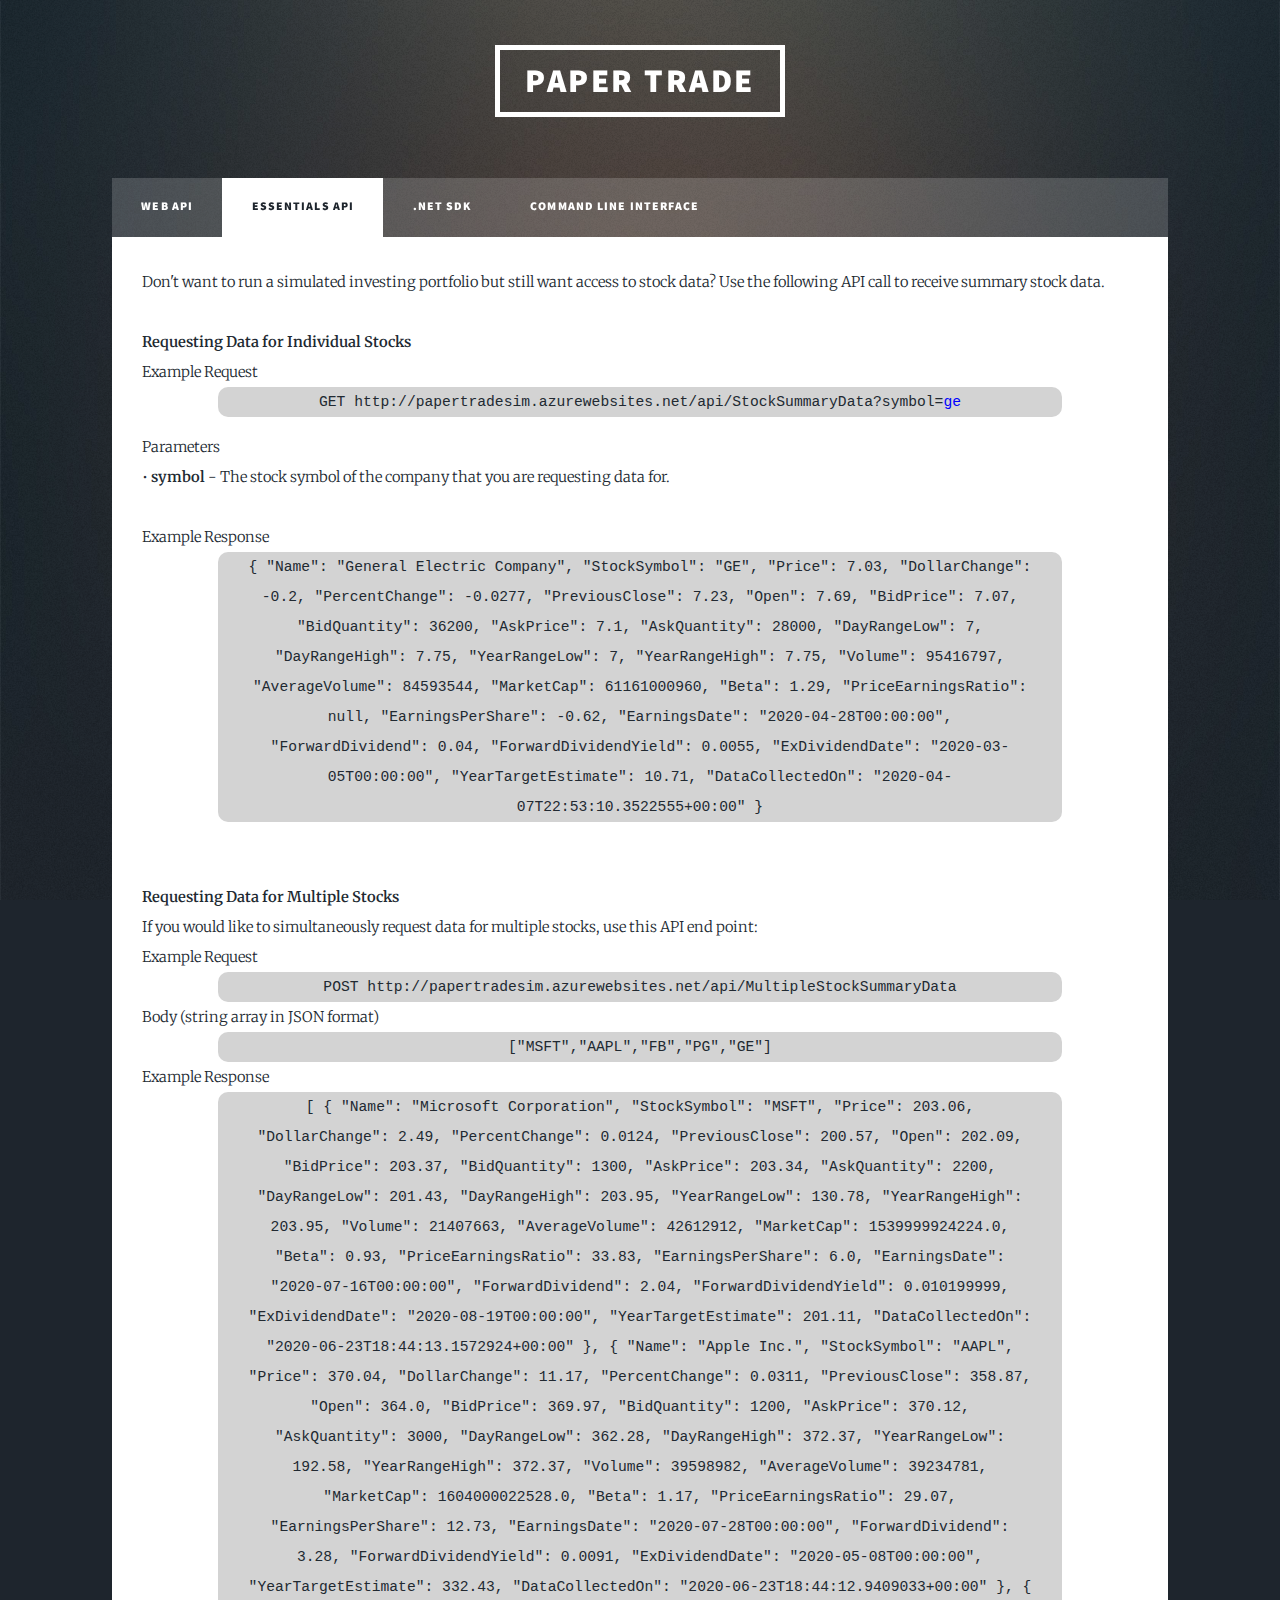
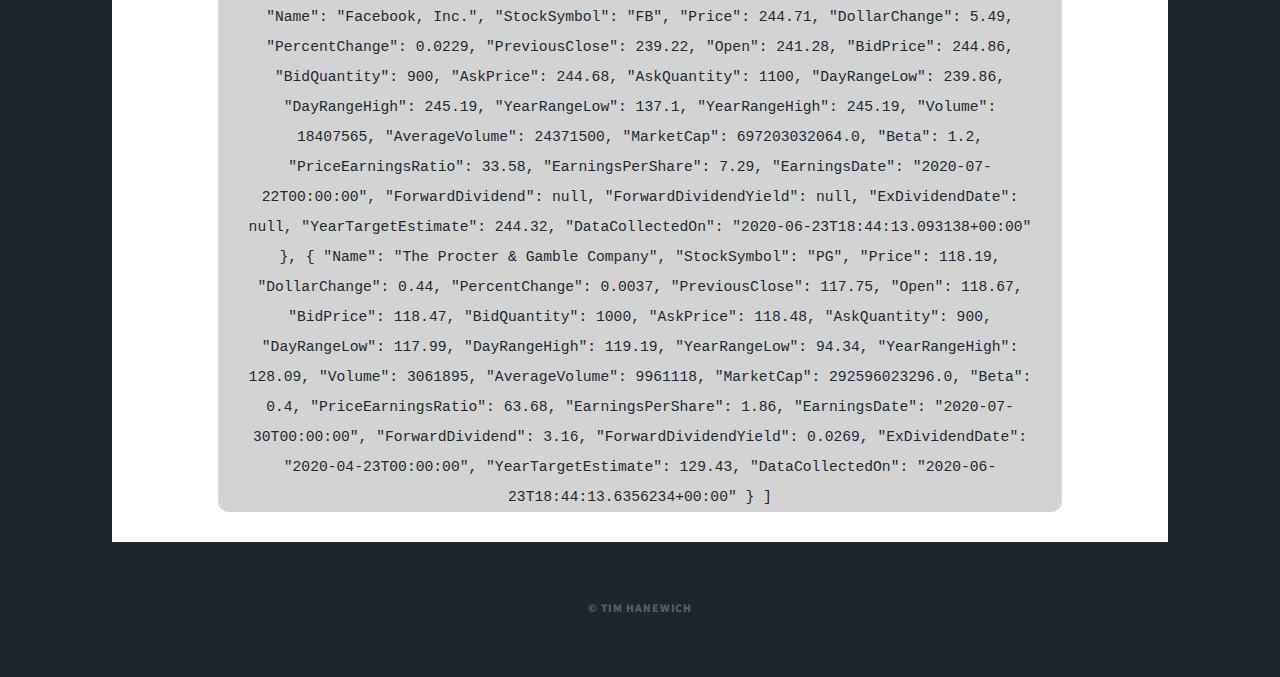
==== commit 1ee5f09d: "Added multiple stock requesting documentation" ====
--- a/Essentials.html
+++ b/Essentials.html
@@ -41,6 +41,7 @@
 					<div class="blankspace30"></div>
 
 					<!--Create Portfolio-->
+					<p class="desccontent"><b>Requesting Data for Individual Stocks</b></p>
 					<p class="desccontent">Example Request</p>
 					<p class="desccontent codedemo">​GET http://papertradesim.azurewebsites.net/api/StockSummaryData?symbol=<parameter>ge</parameter></p>
 					<div class="blankspace15"></div>
@@ -78,8 +79,138 @@
 						"YearTargetEstimate": 10.71,
 						"DataCollectedOn": "2020-04-07T22:53:10.3522555+00:00"
 					  }</p>
-					<div class="blankspace30"></div>
-					
+
+
+					<div class="blankspace30"></div>
+					<div class="blankspace30"></div>
+					<p class="desccontent"><b>Requesting Data for Multiple Stocks</b></p>
+					<p class="desccontent">If you would like to simultaneously request data for multiple stocks, use this API end point:</p>
+					<p class="desccontent">Example Request</p>
+					<p class="desccontent codedemo">​POST http://papertradesim.azurewebsites.net/api/MultipleStockSummaryData</p>
+					<p class="desccontent">Body (string array in JSON format)</p>
+					<p class="desccontent codedemo">["MSFT","AAPL","FB","PG","GE"]</p>
+					<p class="desccontent">Example Response</p>
+					<p class="desccontent codedemo">[
+						{
+							"Name": "Microsoft Corporation",
+							"StockSymbol": "MSFT",
+							"Price": 203.06,
+							"DollarChange": 2.49,
+							"PercentChange": 0.0124,
+							"PreviousClose": 200.57,
+							"Open": 202.09,
+							"BidPrice": 203.37,
+							"BidQuantity": 1300,
+							"AskPrice": 203.34,
+							"AskQuantity": 2200,
+							"DayRangeLow": 201.43,
+							"DayRangeHigh": 203.95,
+							"YearRangeLow": 130.78,
+							"YearRangeHigh": 203.95,
+							"Volume": 21407663,
+							"AverageVolume": 42612912,
+							"MarketCap": 1539999924224.0,
+							"Beta": 0.93,
+							"PriceEarningsRatio": 33.83,
+							"EarningsPerShare": 6.0,
+							"EarningsDate": "2020-07-16T00:00:00",
+							"ForwardDividend": 2.04,
+							"ForwardDividendYield": 0.010199999,
+							"ExDividendDate": "2020-08-19T00:00:00",
+							"YearTargetEstimate": 201.11,
+							"DataCollectedOn": "2020-06-23T18:44:13.1572924+00:00"
+						},
+						{
+							"Name": "Apple Inc.",
+							"StockSymbol": "AAPL",
+							"Price": 370.04,
+							"DollarChange": 11.17,
+							"PercentChange": 0.0311,
+							"PreviousClose": 358.87,
+							"Open": 364.0,
+							"BidPrice": 369.97,
+							"BidQuantity": 1200,
+							"AskPrice": 370.12,
+							"AskQuantity": 3000,
+							"DayRangeLow": 362.28,
+							"DayRangeHigh": 372.37,
+							"YearRangeLow": 192.58,
+							"YearRangeHigh": 372.37,
+							"Volume": 39598982,
+							"AverageVolume": 39234781,
+							"MarketCap": 1604000022528.0,
+							"Beta": 1.17,
+							"PriceEarningsRatio": 29.07,
+							"EarningsPerShare": 12.73,
+							"EarningsDate": "2020-07-28T00:00:00",
+							"ForwardDividend": 3.28,
+							"ForwardDividendYield": 0.0091,
+							"ExDividendDate": "2020-05-08T00:00:00",
+							"YearTargetEstimate": 332.43,
+							"DataCollectedOn": "2020-06-23T18:44:12.9409033+00:00"
+						},
+						{
+							"Name": "Facebook, Inc.",
+							"StockSymbol": "FB",
+							"Price": 244.71,
+							"DollarChange": 5.49,
+							"PercentChange": 0.0229,
+							"PreviousClose": 239.22,
+							"Open": 241.28,
+							"BidPrice": 244.86,
+							"BidQuantity": 900,
+							"AskPrice": 244.68,
+							"AskQuantity": 1100,
+							"DayRangeLow": 239.86,
+							"DayRangeHigh": 245.19,
+							"YearRangeLow": 137.1,
+							"YearRangeHigh": 245.19,
+							"Volume": 18407565,
+							"AverageVolume": 24371500,
+							"MarketCap": 697203032064.0,
+							"Beta": 1.2,
+							"PriceEarningsRatio": 33.58,
+							"EarningsPerShare": 7.29,
+							"EarningsDate": "2020-07-22T00:00:00",
+							"ForwardDividend": null,
+							"ForwardDividendYield": null,
+							"ExDividendDate": null,
+							"YearTargetEstimate": 244.32,
+							"DataCollectedOn": "2020-06-23T18:44:13.093138+00:00"
+						},
+						{
+							"Name": "The Procter & Gamble Company",
+							"StockSymbol": "PG",
+							"Price": 118.19,
+							"DollarChange": 0.44,
+							"PercentChange": 0.0037,
+							"PreviousClose": 117.75,
+							"Open": 118.67,
+							"BidPrice": 118.47,
+							"BidQuantity": 1000,
+							"AskPrice": 118.48,
+							"AskQuantity": 900,
+							"DayRangeLow": 117.99,
+							"DayRangeHigh": 119.19,
+							"YearRangeLow": 94.34,
+							"YearRangeHigh": 128.09,
+							"Volume": 3061895,
+							"AverageVolume": 9961118,
+							"MarketCap": 292596023296.0,
+							"Beta": 0.4,
+							"PriceEarningsRatio": 63.68,
+							"EarningsPerShare": 1.86,
+							"EarningsDate": "2020-07-30T00:00:00",
+							"ForwardDividend": 3.16,
+							"ForwardDividendYield": 0.0269,
+							"ExDividendDate": "2020-04-23T00:00:00",
+							"YearTargetEstimate": 129.43,
+							"DataCollectedOn": "2020-06-23T18:44:13.6356234+00:00"
+						}
+					]</p>
+					  
+
+
 					<div class="blankspace30"></div>
 				</div>
 
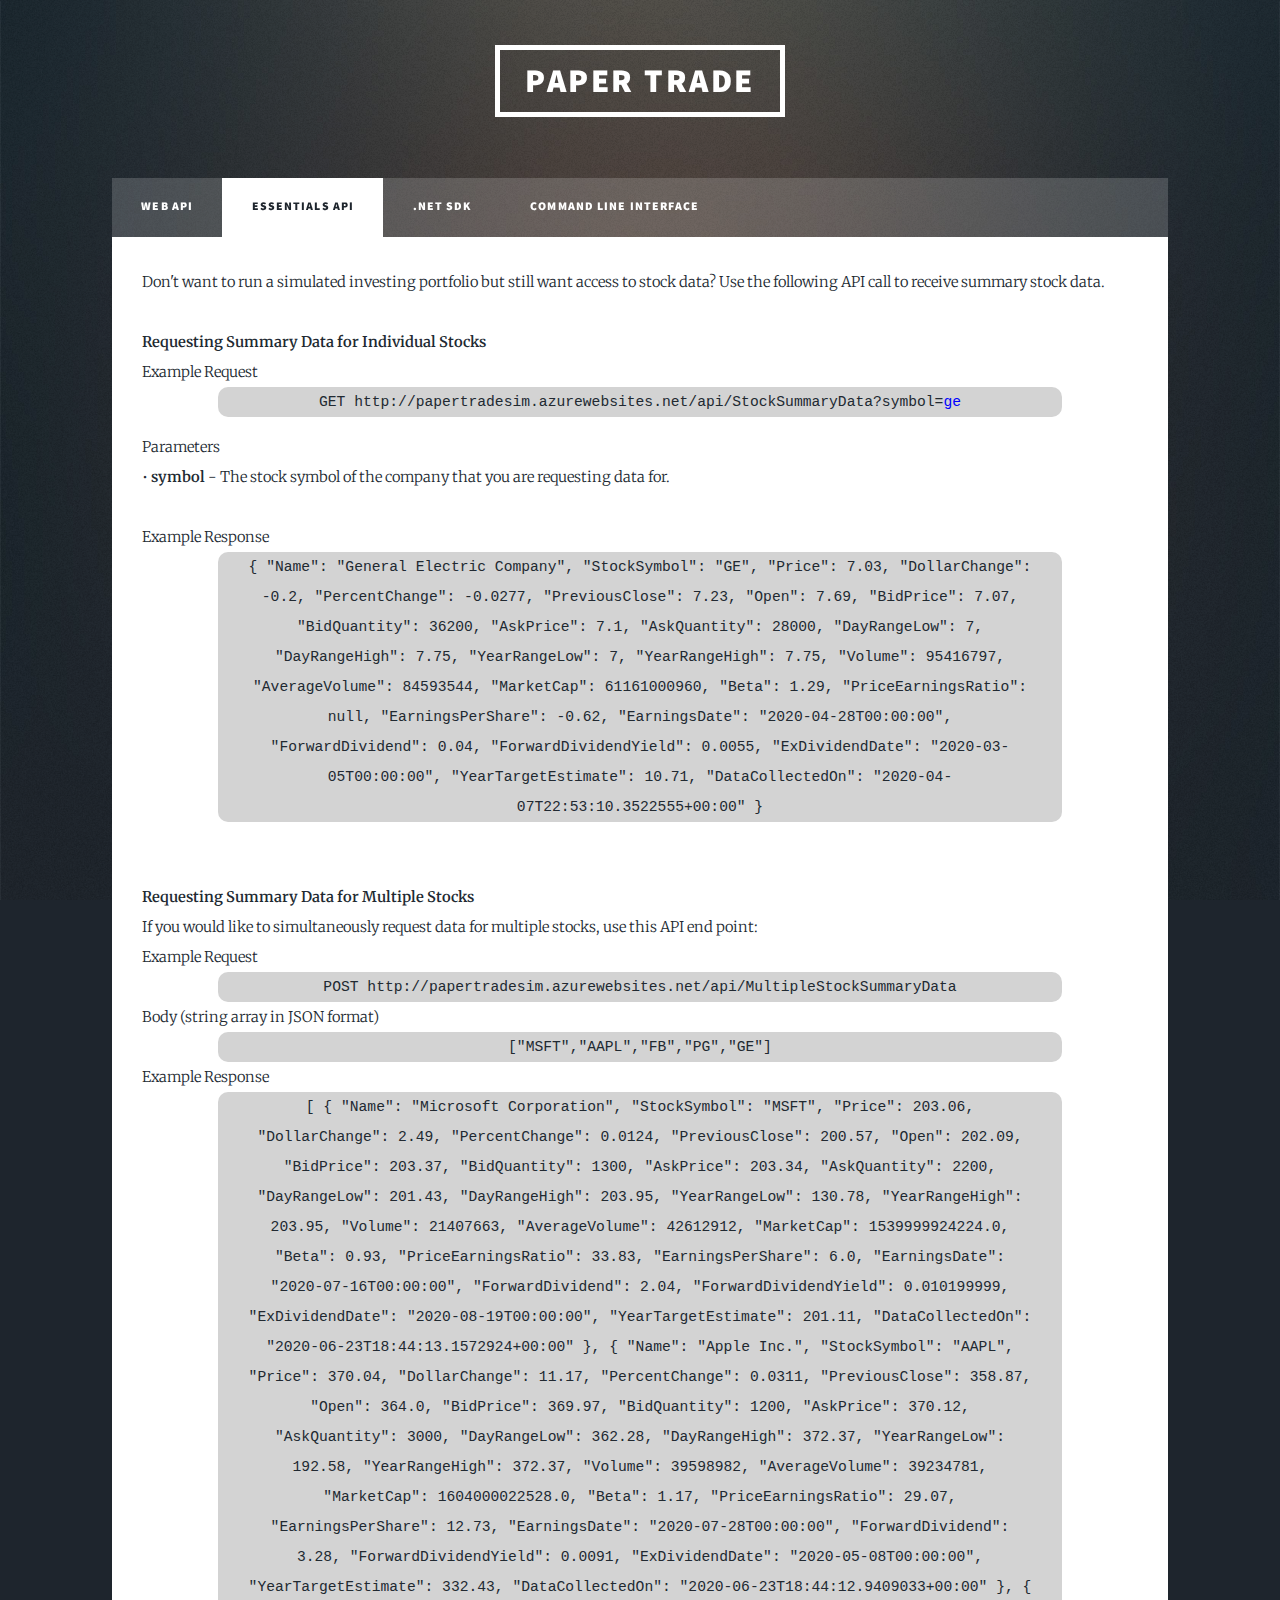
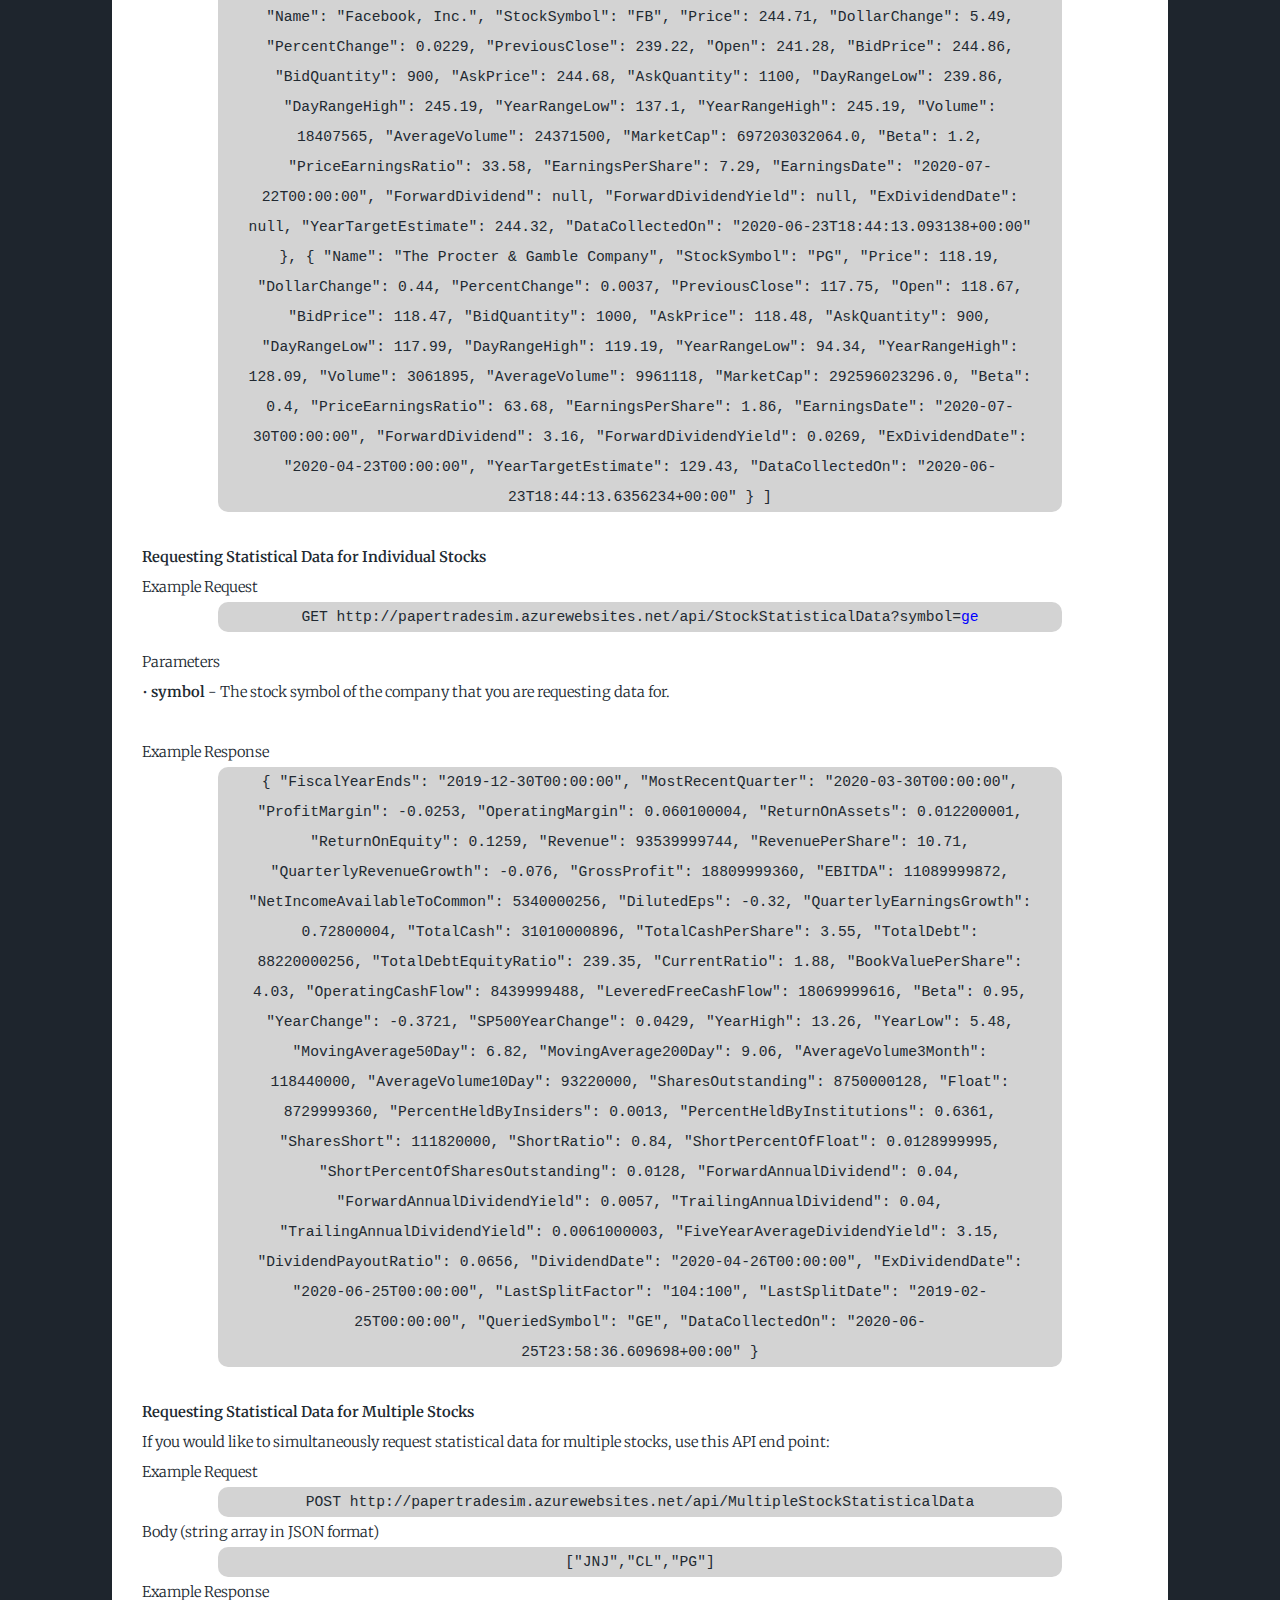
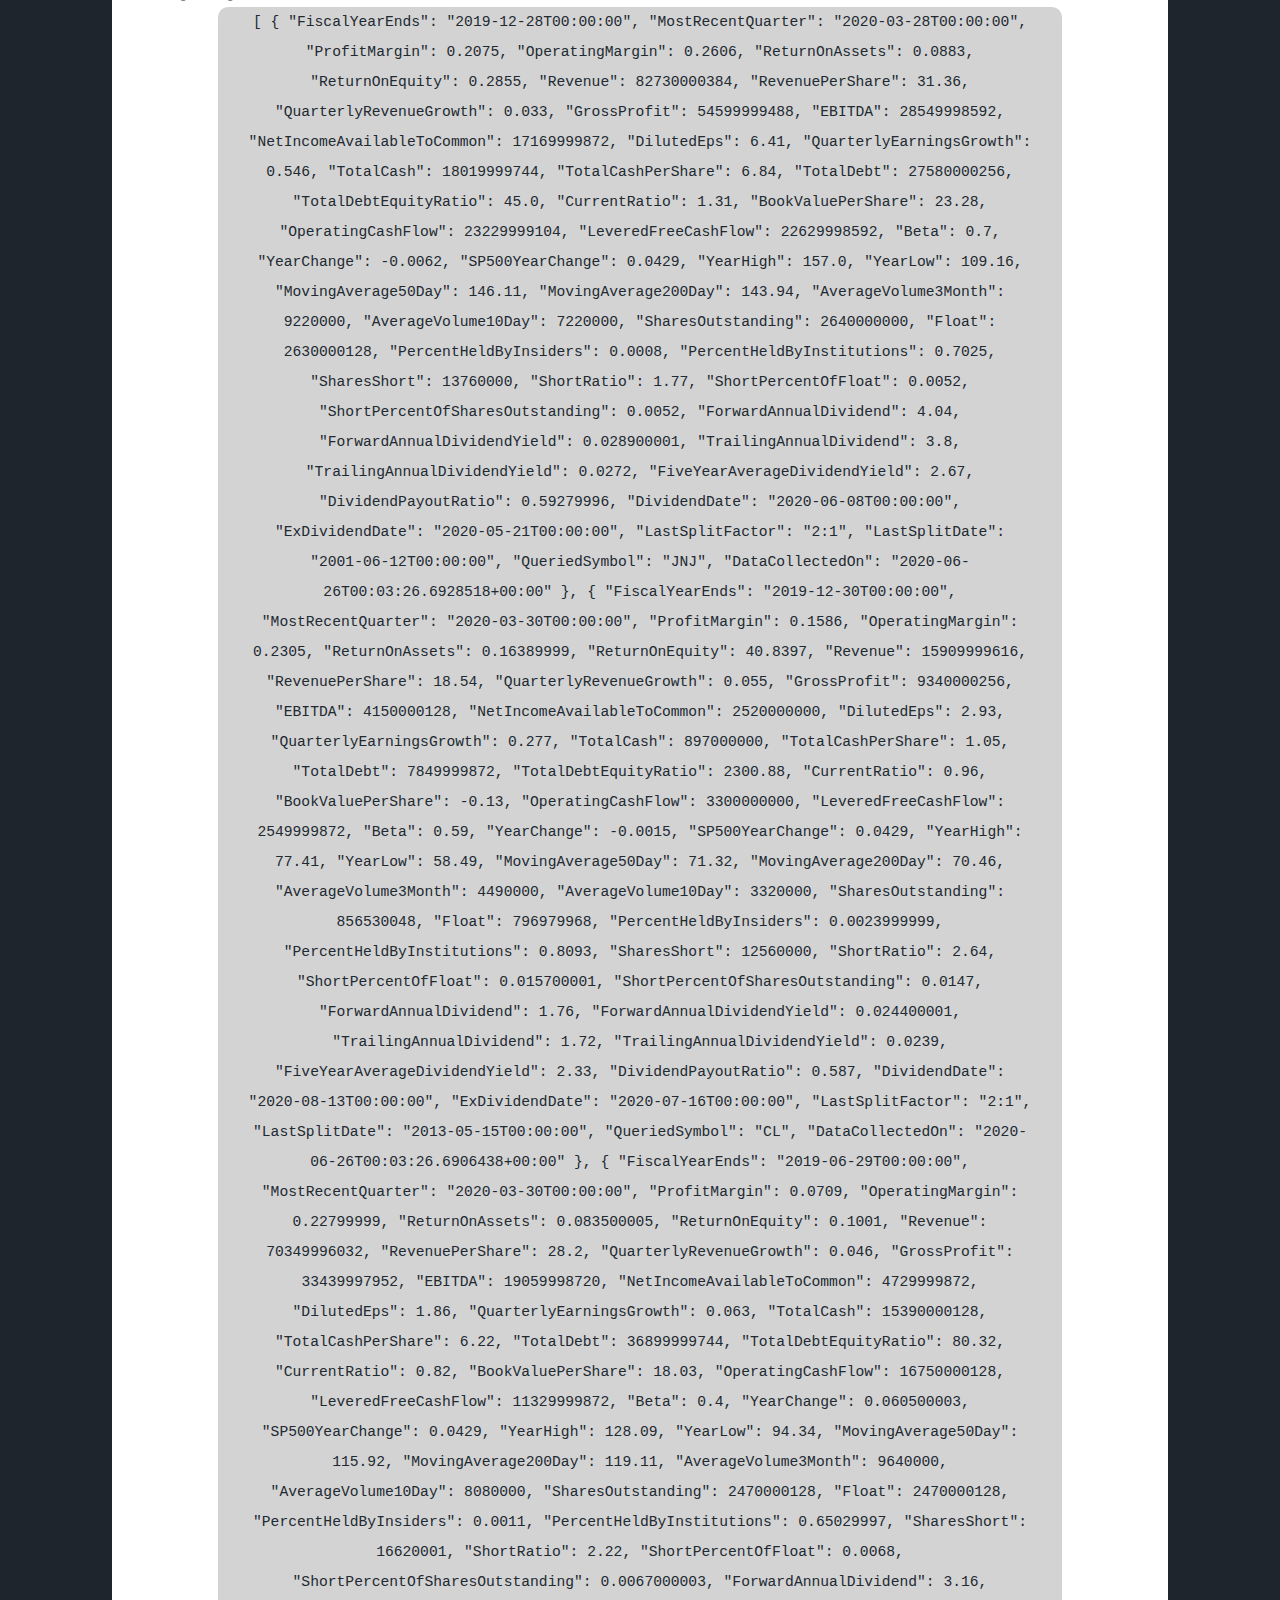
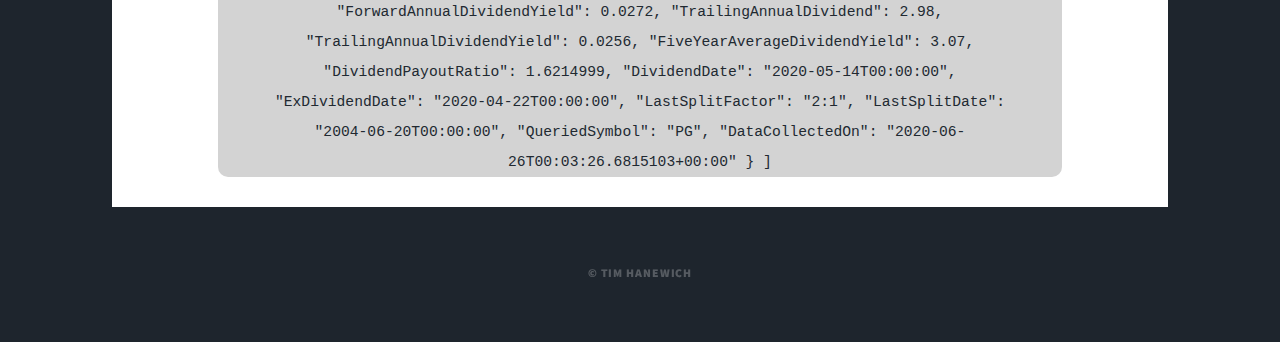
==== commit 8ff610bd: "Added Stock statistical data methods" ====
--- a/Essentials.html
+++ b/Essentials.html
@@ -40,8 +40,8 @@
 					
 					<div class="blankspace30"></div>
 
-					<!--Create Portfolio-->
-					<p class="desccontent"><b>Requesting Data for Individual Stocks</b></p>
+					
+					<p class="desccontent"><b>Requesting Summary Data for Individual Stocks</b></p>
 					<p class="desccontent">Example Request</p>
 					<p class="desccontent codedemo">​GET http://papertradesim.azurewebsites.net/api/StockSummaryData?symbol=<parameter>ge</parameter></p>
 					<div class="blankspace15"></div>
@@ -83,7 +83,7 @@
 
 					<div class="blankspace30"></div>
 					<div class="blankspace30"></div>
-					<p class="desccontent"><b>Requesting Data for Multiple Stocks</b></p>
+					<p class="desccontent"><b>Requesting Summary Data for Multiple Stocks</b></p>
 					<p class="desccontent">If you would like to simultaneously request data for multiple stocks, use this API end point:</p>
 					<p class="desccontent">Example Request</p>
 					<p class="desccontent codedemo">​POST http://papertradesim.azurewebsites.net/api/MultipleStockSummaryData</p>
@@ -209,7 +209,243 @@
 						}
 					]</p>
 					  
-
+					<div class="blankspace30"></div>
+
+					<p class="desccontent"><b>Requesting Statistical Data for Individual Stocks</b></p>
+					<p class="desccontent">Example Request</p>
+					<p class="desccontent codedemo">​GET http://papertradesim.azurewebsites.net/api/StockStatisticalData?symbol=<parameter>ge</parameter></p>
+					<div class="blankspace15"></div>
+					<p class="desccontent">Parameters</p>
+					<p class="desccontent">&#8226; <b>symbol</b> - The stock symbol of the company that you are requesting data for.</p>
+					<div class="blankspace15"></div>
+					<div class="blankspace15"></div>
+					<p class="desccontent">Example Response</p>
+					<p class="desccontent codedemo">{
+						"FiscalYearEnds": "2019-12-30T00:00:00",
+						"MostRecentQuarter": "2020-03-30T00:00:00",
+						"ProfitMargin": -0.0253,
+						"OperatingMargin": 0.060100004,
+						"ReturnOnAssets": 0.012200001,
+						"ReturnOnEquity": 0.1259,
+						"Revenue": 93539999744,
+						"RevenuePerShare": 10.71,
+						"QuarterlyRevenueGrowth": -0.076,
+						"GrossProfit": 18809999360,
+						"EBITDA": 11089999872,
+						"NetIncomeAvailableToCommon": 5340000256,
+						"DilutedEps": -0.32,
+						"QuarterlyEarningsGrowth": 0.72800004,
+						"TotalCash": 31010000896,
+						"TotalCashPerShare": 3.55,
+						"TotalDebt": 88220000256,
+						"TotalDebtEquityRatio": 239.35,
+						"CurrentRatio": 1.88,
+						"BookValuePerShare": 4.03,
+						"OperatingCashFlow": 8439999488,
+						"LeveredFreeCashFlow": 18069999616,
+						"Beta": 0.95,
+						"YearChange": -0.3721,
+						"SP500YearChange": 0.0429,
+						"YearHigh": 13.26,
+						"YearLow": 5.48,
+						"MovingAverage50Day": 6.82,
+						"MovingAverage200Day": 9.06,
+						"AverageVolume3Month": 118440000,
+						"AverageVolume10Day": 93220000,
+						"SharesOutstanding": 8750000128,
+						"Float": 8729999360,
+						"PercentHeldByInsiders": 0.0013,
+						"PercentHeldByInstitutions": 0.6361,
+						"SharesShort": 111820000,
+						"ShortRatio": 0.84,
+						"ShortPercentOfFloat": 0.0128999995,
+						"ShortPercentOfSharesOutstanding": 0.0128,
+						"ForwardAnnualDividend": 0.04,
+						"ForwardAnnualDividendYield": 0.0057,
+						"TrailingAnnualDividend": 0.04,
+						"TrailingAnnualDividendYield": 0.0061000003,
+						"FiveYearAverageDividendYield": 3.15,
+						"DividendPayoutRatio": 0.0656,
+						"DividendDate": "2020-04-26T00:00:00",
+						"ExDividendDate": "2020-06-25T00:00:00",
+						"LastSplitFactor": "104:100",
+						"LastSplitDate": "2019-02-25T00:00:00",
+						"QueriedSymbol": "GE",
+						"DataCollectedOn": "2020-06-25T23:58:36.609698+00:00"
+					}</p>
+
+					
+					<div class="blankspace30"></div>
+
+					<p class="desccontent"><b>Requesting Statistical Data for Multiple Stocks</b></p>
+					<p class="desccontent">If you would like to simultaneously request statistical data for multiple stocks, use this API end point:</p>
+					<p class="desccontent">Example Request</p>
+					<p class="desccontent codedemo">​POST http://papertradesim.azurewebsites.net/api/MultipleStockStatisticalData</p>
+					<p class="desccontent">Body (string array in JSON format)</p>
+					<p class="desccontent codedemo">["JNJ","CL","PG"]</p>
+					<p class="desccontent">Example Response</p>
+					<p class="desccontent codedemo">[
+						{
+							"FiscalYearEnds": "2019-12-28T00:00:00",
+							"MostRecentQuarter": "2020-03-28T00:00:00",
+							"ProfitMargin": 0.2075,
+							"OperatingMargin": 0.2606,
+							"ReturnOnAssets": 0.0883,
+							"ReturnOnEquity": 0.2855,
+							"Revenue": 82730000384,
+							"RevenuePerShare": 31.36,
+							"QuarterlyRevenueGrowth": 0.033,
+							"GrossProfit": 54599999488,
+							"EBITDA": 28549998592,
+							"NetIncomeAvailableToCommon": 17169999872,
+							"DilutedEps": 6.41,
+							"QuarterlyEarningsGrowth": 0.546,
+							"TotalCash": 18019999744,
+							"TotalCashPerShare": 6.84,
+							"TotalDebt": 27580000256,
+							"TotalDebtEquityRatio": 45.0,
+							"CurrentRatio": 1.31,
+							"BookValuePerShare": 23.28,
+							"OperatingCashFlow": 23229999104,
+							"LeveredFreeCashFlow": 22629998592,
+							"Beta": 0.7,
+							"YearChange": -0.0062,
+							"SP500YearChange": 0.0429,
+							"YearHigh": 157.0,
+							"YearLow": 109.16,
+							"MovingAverage50Day": 146.11,
+							"MovingAverage200Day": 143.94,
+							"AverageVolume3Month": 9220000,
+							"AverageVolume10Day": 7220000,
+							"SharesOutstanding": 2640000000,
+							"Float": 2630000128,
+							"PercentHeldByInsiders": 0.0008,
+							"PercentHeldByInstitutions": 0.7025,
+							"SharesShort": 13760000,
+							"ShortRatio": 1.77,
+							"ShortPercentOfFloat": 0.0052,
+							"ShortPercentOfSharesOutstanding": 0.0052,
+							"ForwardAnnualDividend": 4.04,
+							"ForwardAnnualDividendYield": 0.028900001,
+							"TrailingAnnualDividend": 3.8,
+							"TrailingAnnualDividendYield": 0.0272,
+							"FiveYearAverageDividendYield": 2.67,
+							"DividendPayoutRatio": 0.59279996,
+							"DividendDate": "2020-06-08T00:00:00",
+							"ExDividendDate": "2020-05-21T00:00:00",
+							"LastSplitFactor": "2:1",
+							"LastSplitDate": "2001-06-12T00:00:00",
+							"QueriedSymbol": "JNJ",
+							"DataCollectedOn": "2020-06-26T00:03:26.6928518+00:00"
+						},
+						{
+							"FiscalYearEnds": "2019-12-30T00:00:00",
+							"MostRecentQuarter": "2020-03-30T00:00:00",
+							"ProfitMargin": 0.1586,
+							"OperatingMargin": 0.2305,
+							"ReturnOnAssets": 0.16389999,
+							"ReturnOnEquity": 40.8397,
+							"Revenue": 15909999616,
+							"RevenuePerShare": 18.54,
+							"QuarterlyRevenueGrowth": 0.055,
+							"GrossProfit": 9340000256,
+							"EBITDA": 4150000128,
+							"NetIncomeAvailableToCommon": 2520000000,
+							"DilutedEps": 2.93,
+							"QuarterlyEarningsGrowth": 0.277,
+							"TotalCash": 897000000,
+							"TotalCashPerShare": 1.05,
+							"TotalDebt": 7849999872,
+							"TotalDebtEquityRatio": 2300.88,
+							"CurrentRatio": 0.96,
+							"BookValuePerShare": -0.13,
+							"OperatingCashFlow": 3300000000,
+							"LeveredFreeCashFlow": 2549999872,
+							"Beta": 0.59,
+							"YearChange": -0.0015,
+							"SP500YearChange": 0.0429,
+							"YearHigh": 77.41,
+							"YearLow": 58.49,
+							"MovingAverage50Day": 71.32,
+							"MovingAverage200Day": 70.46,
+							"AverageVolume3Month": 4490000,
+							"AverageVolume10Day": 3320000,
+							"SharesOutstanding": 856530048,
+							"Float": 796979968,
+							"PercentHeldByInsiders": 0.0023999999,
+							"PercentHeldByInstitutions": 0.8093,
+							"SharesShort": 12560000,
+							"ShortRatio": 2.64,
+							"ShortPercentOfFloat": 0.015700001,
+							"ShortPercentOfSharesOutstanding": 0.0147,
+							"ForwardAnnualDividend": 1.76,
+							"ForwardAnnualDividendYield": 0.024400001,
+							"TrailingAnnualDividend": 1.72,
+							"TrailingAnnualDividendYield": 0.0239,
+							"FiveYearAverageDividendYield": 2.33,
+							"DividendPayoutRatio": 0.587,
+							"DividendDate": "2020-08-13T00:00:00",
+							"ExDividendDate": "2020-07-16T00:00:00",
+							"LastSplitFactor": "2:1",
+							"LastSplitDate": "2013-05-15T00:00:00",
+							"QueriedSymbol": "CL",
+							"DataCollectedOn": "2020-06-26T00:03:26.6906438+00:00"
+						},
+						{
+							"FiscalYearEnds": "2019-06-29T00:00:00",
+							"MostRecentQuarter": "2020-03-30T00:00:00",
+							"ProfitMargin": 0.0709,
+							"OperatingMargin": 0.22799999,
+							"ReturnOnAssets": 0.083500005,
+							"ReturnOnEquity": 0.1001,
+							"Revenue": 70349996032,
+							"RevenuePerShare": 28.2,
+							"QuarterlyRevenueGrowth": 0.046,
+							"GrossProfit": 33439997952,
+							"EBITDA": 19059998720,
+							"NetIncomeAvailableToCommon": 4729999872,
+							"DilutedEps": 1.86,
+							"QuarterlyEarningsGrowth": 0.063,
+							"TotalCash": 15390000128,
+							"TotalCashPerShare": 6.22,
+							"TotalDebt": 36899999744,
+							"TotalDebtEquityRatio": 80.32,
+							"CurrentRatio": 0.82,
+							"BookValuePerShare": 18.03,
+							"OperatingCashFlow": 16750000128,
+							"LeveredFreeCashFlow": 11329999872,
+							"Beta": 0.4,
+							"YearChange": 0.060500003,
+							"SP500YearChange": 0.0429,
+							"YearHigh": 128.09,
+							"YearLow": 94.34,
+							"MovingAverage50Day": 115.92,
+							"MovingAverage200Day": 119.11,
+							"AverageVolume3Month": 9640000,
+							"AverageVolume10Day": 8080000,
+							"SharesOutstanding": 2470000128,
+							"Float": 2470000128,
+							"PercentHeldByInsiders": 0.0011,
+							"PercentHeldByInstitutions": 0.65029997,
+							"SharesShort": 16620001,
+							"ShortRatio": 2.22,
+							"ShortPercentOfFloat": 0.0068,
+							"ShortPercentOfSharesOutstanding": 0.0067000003,
+							"ForwardAnnualDividend": 3.16,
+							"ForwardAnnualDividendYield": 0.0272,
+							"TrailingAnnualDividend": 2.98,
+							"TrailingAnnualDividendYield": 0.0256,
+							"FiveYearAverageDividendYield": 3.07,
+							"DividendPayoutRatio": 1.6214999,
+							"DividendDate": "2020-05-14T00:00:00",
+							"ExDividendDate": "2020-04-22T00:00:00",
+							"LastSplitFactor": "2:1",
+							"LastSplitDate": "2004-06-20T00:00:00",
+							"QueriedSymbol": "PG",
+							"DataCollectedOn": "2020-06-26T00:03:26.6815103+00:00"
+						}
+					]</p>
+					
 
 					<div class="blankspace30"></div>
 				</div>
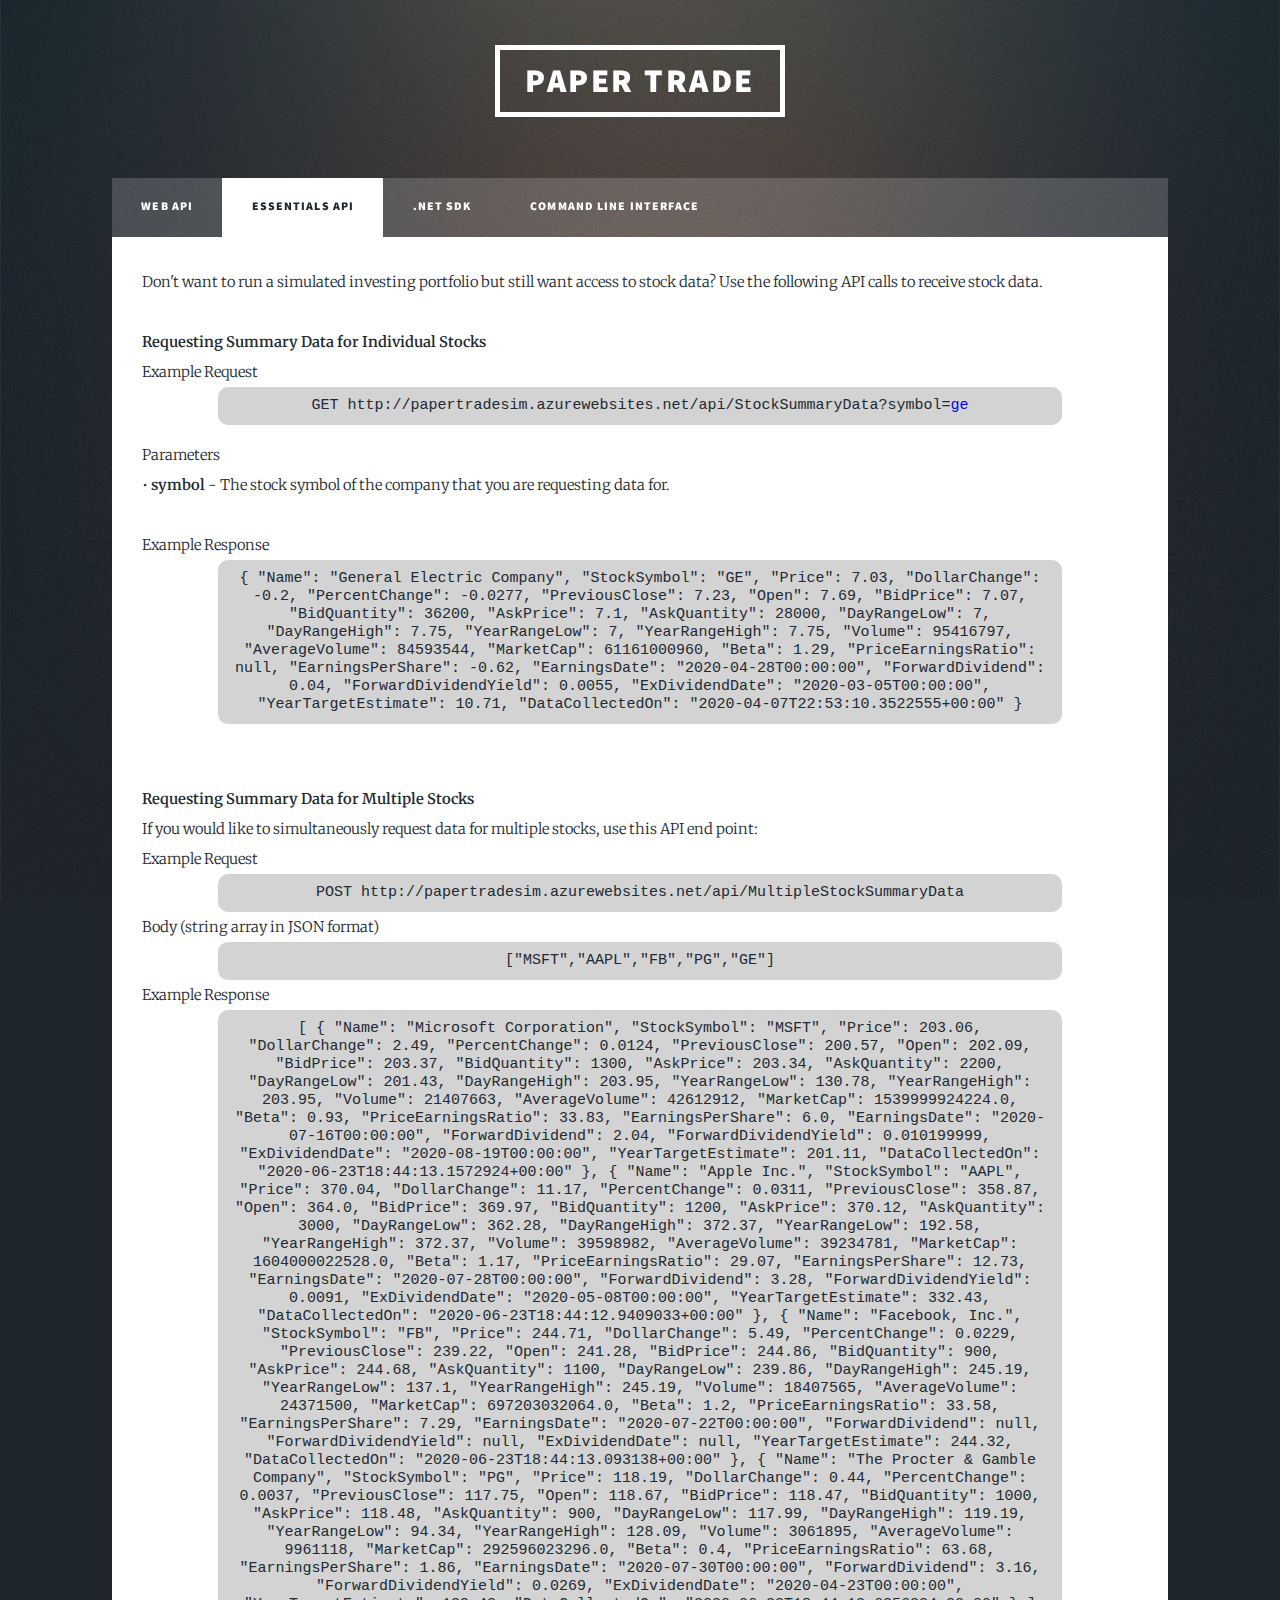
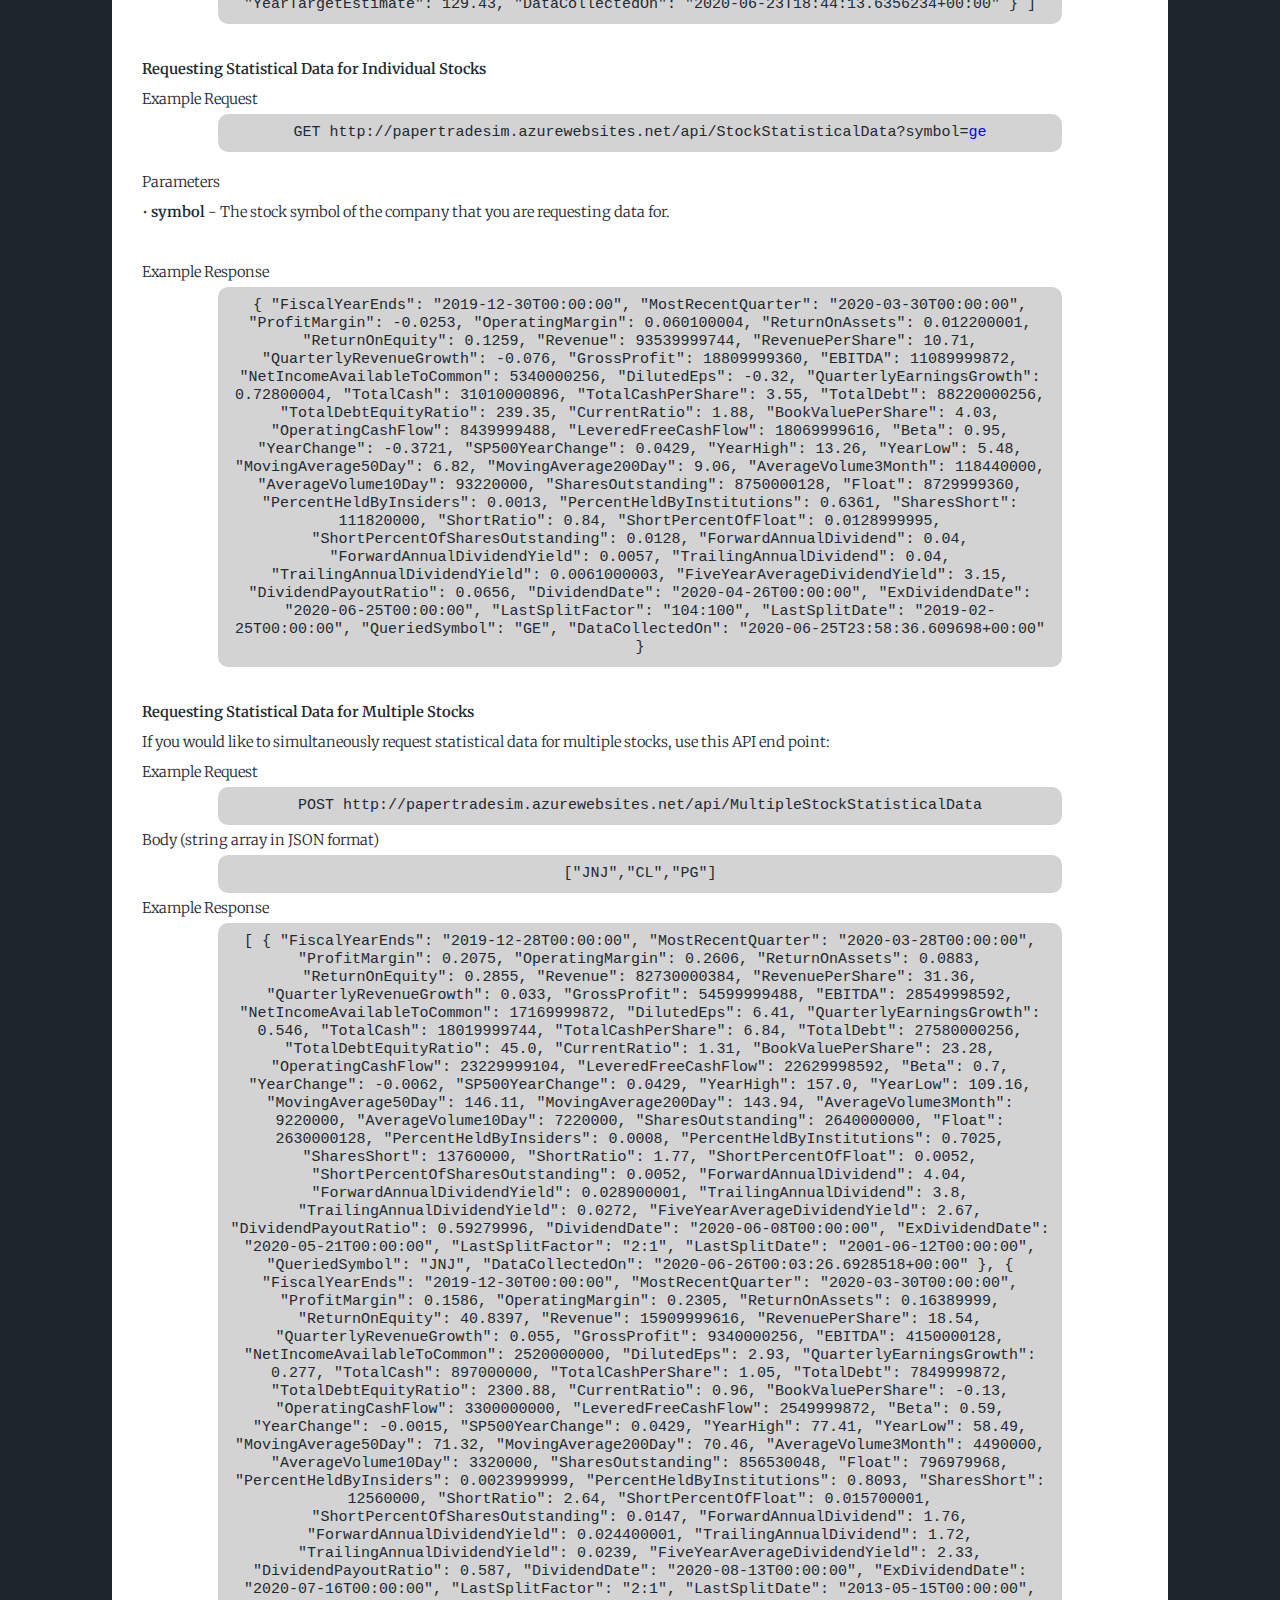
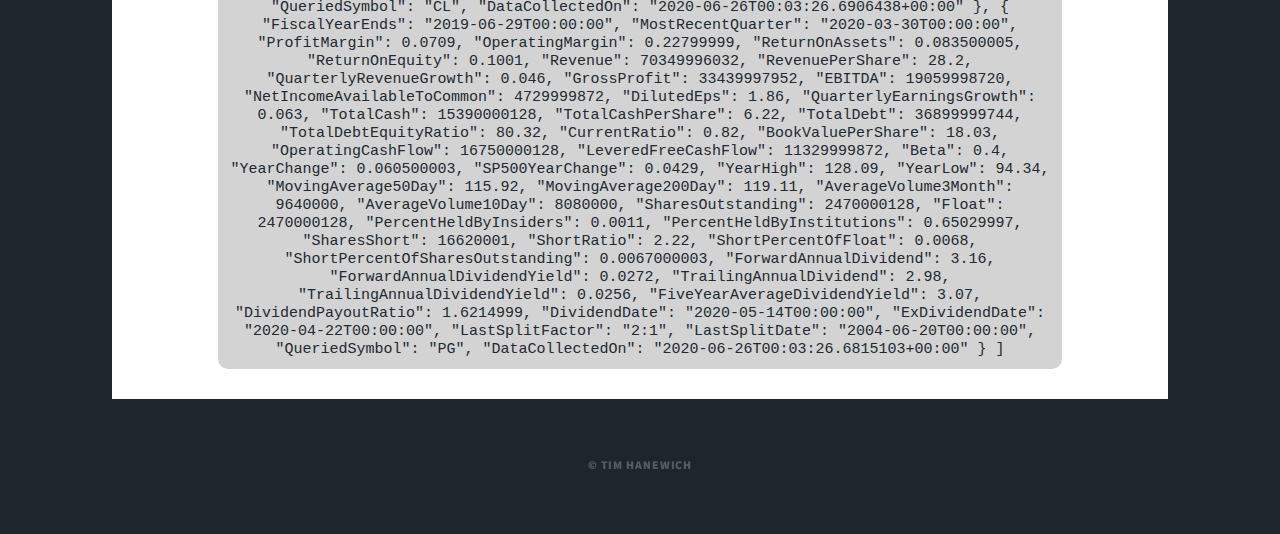
==== commit 3d2557ee: "Changed some formatting" ====
--- a/Essentials.html
+++ b/Essentials.html
@@ -36,7 +36,7 @@
 				<!-- Main -->
 				<div id="main">
 					<div class="blankspace30"></div>
-					<p class="desccontent">Don't want to run a simulated investing portfolio but still want access to stock data?  Use the following API call to receive summary stock data.</p>
+					<p class="desccontent">Don't want to run a simulated investing portfolio but still want access to stock data?  Use the following API calls to receive stock data.</p>
 					
 					<div class="blankspace30"></div>
 
--- a/assets/css/tim.css
+++ b/assets/css/tim.css
@@ -38,6 +38,9 @@
     width: 80%;
     margin-left: auto;
     margin-right: auto;
+    font-size: 15px;
+    line-height: 18px;
+    padding: 10px 10px;
 }
 
 parameter
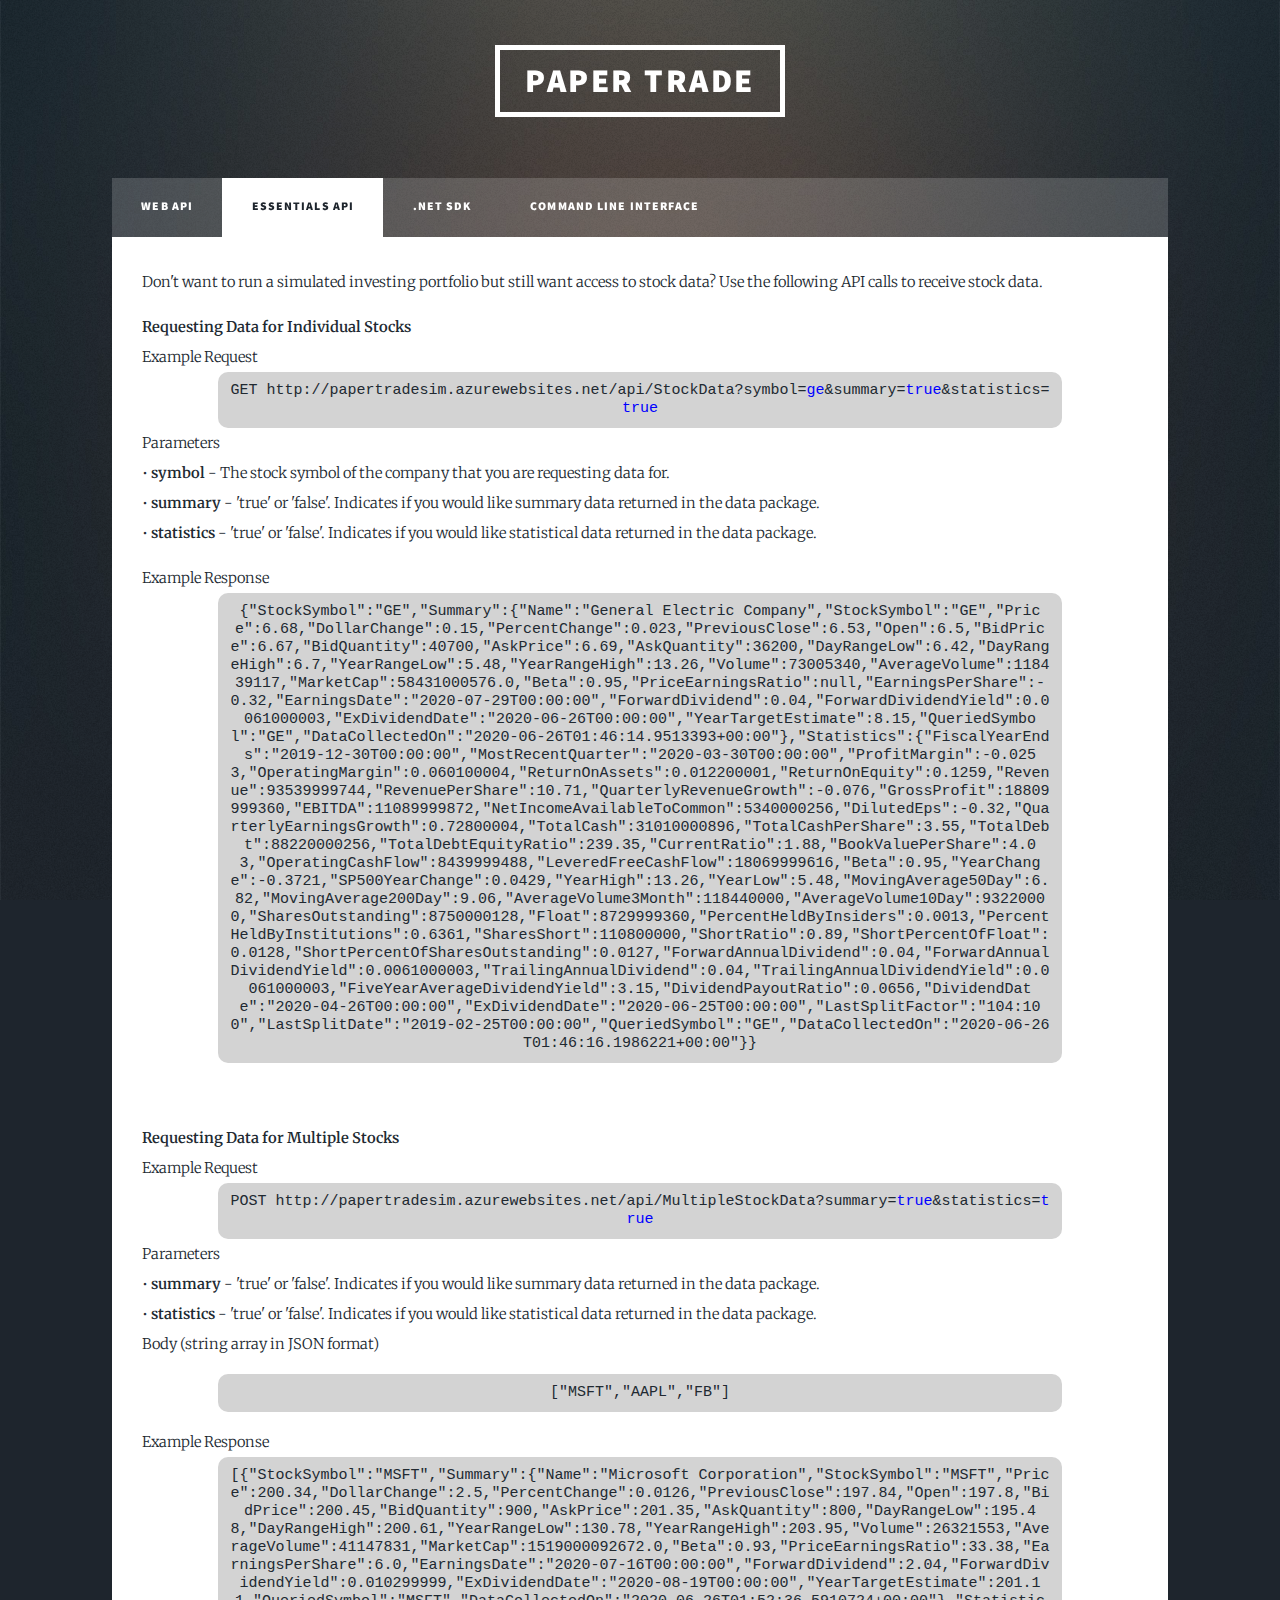
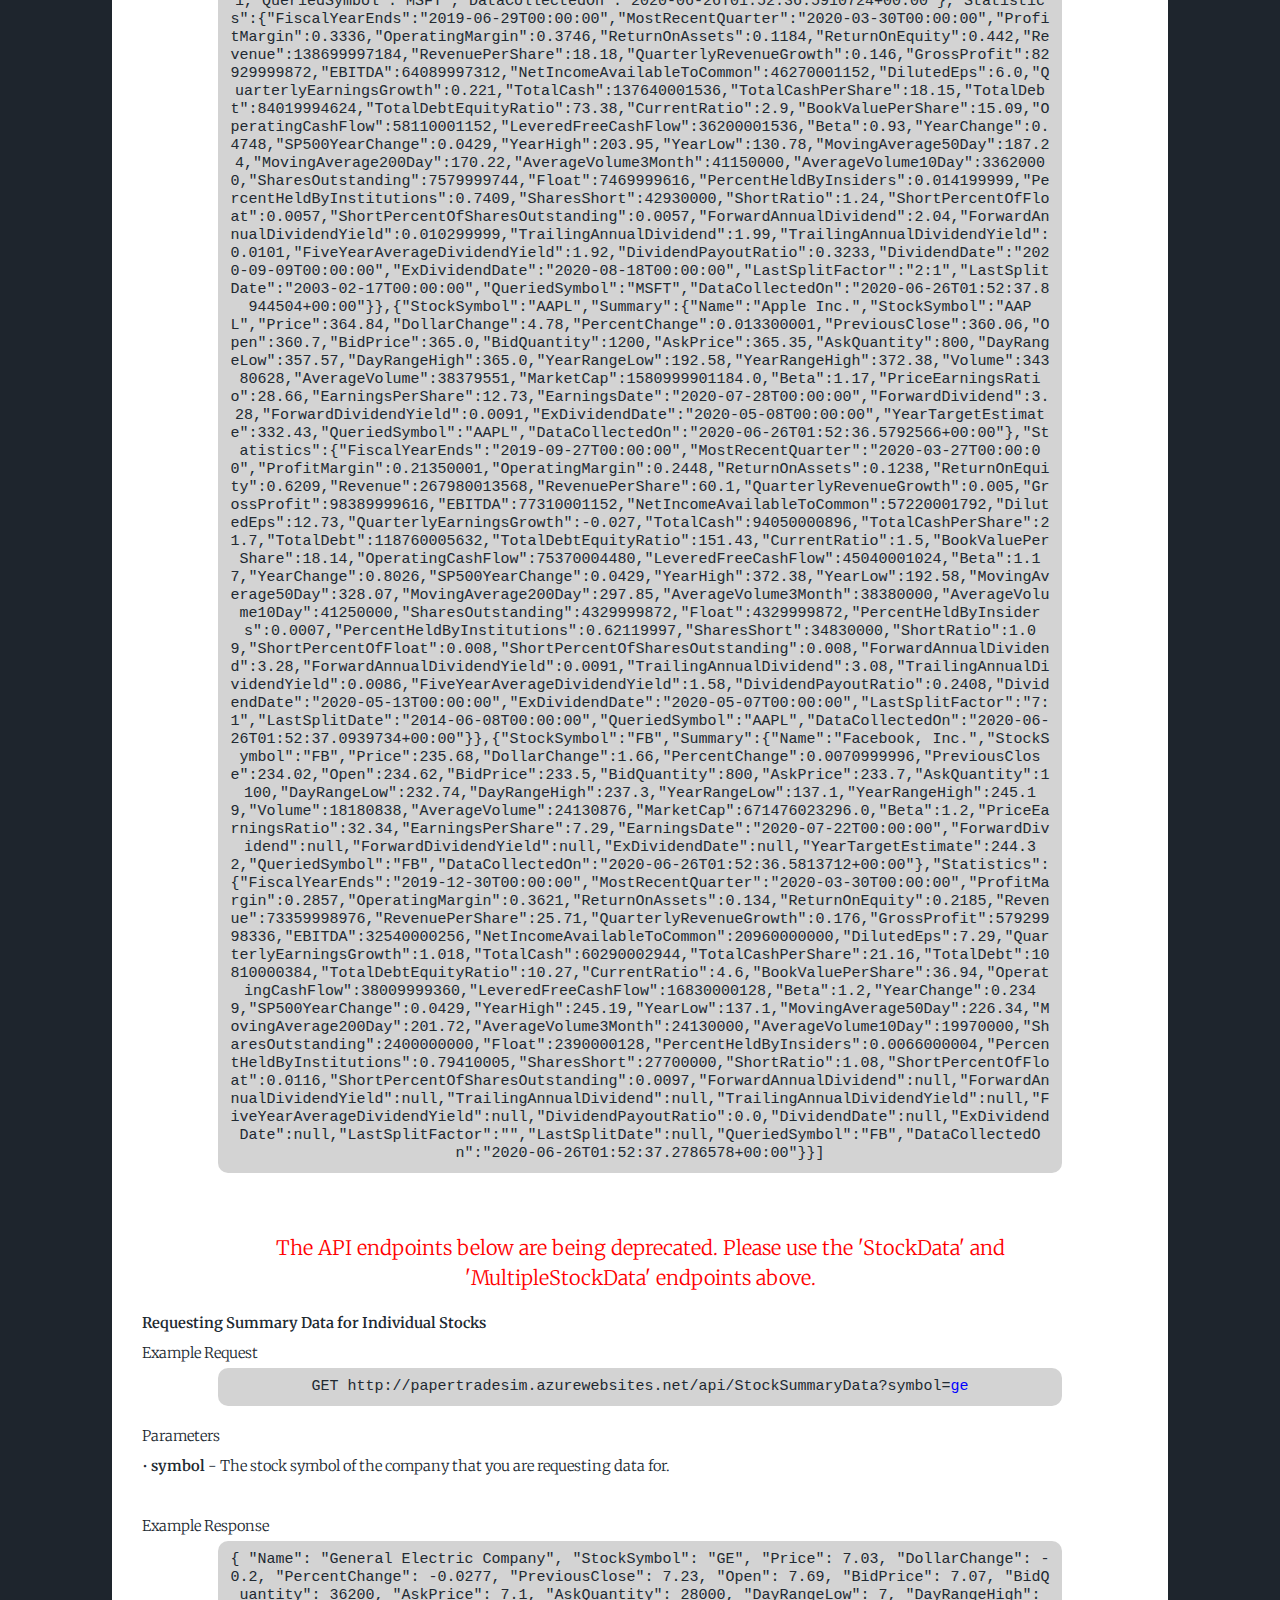
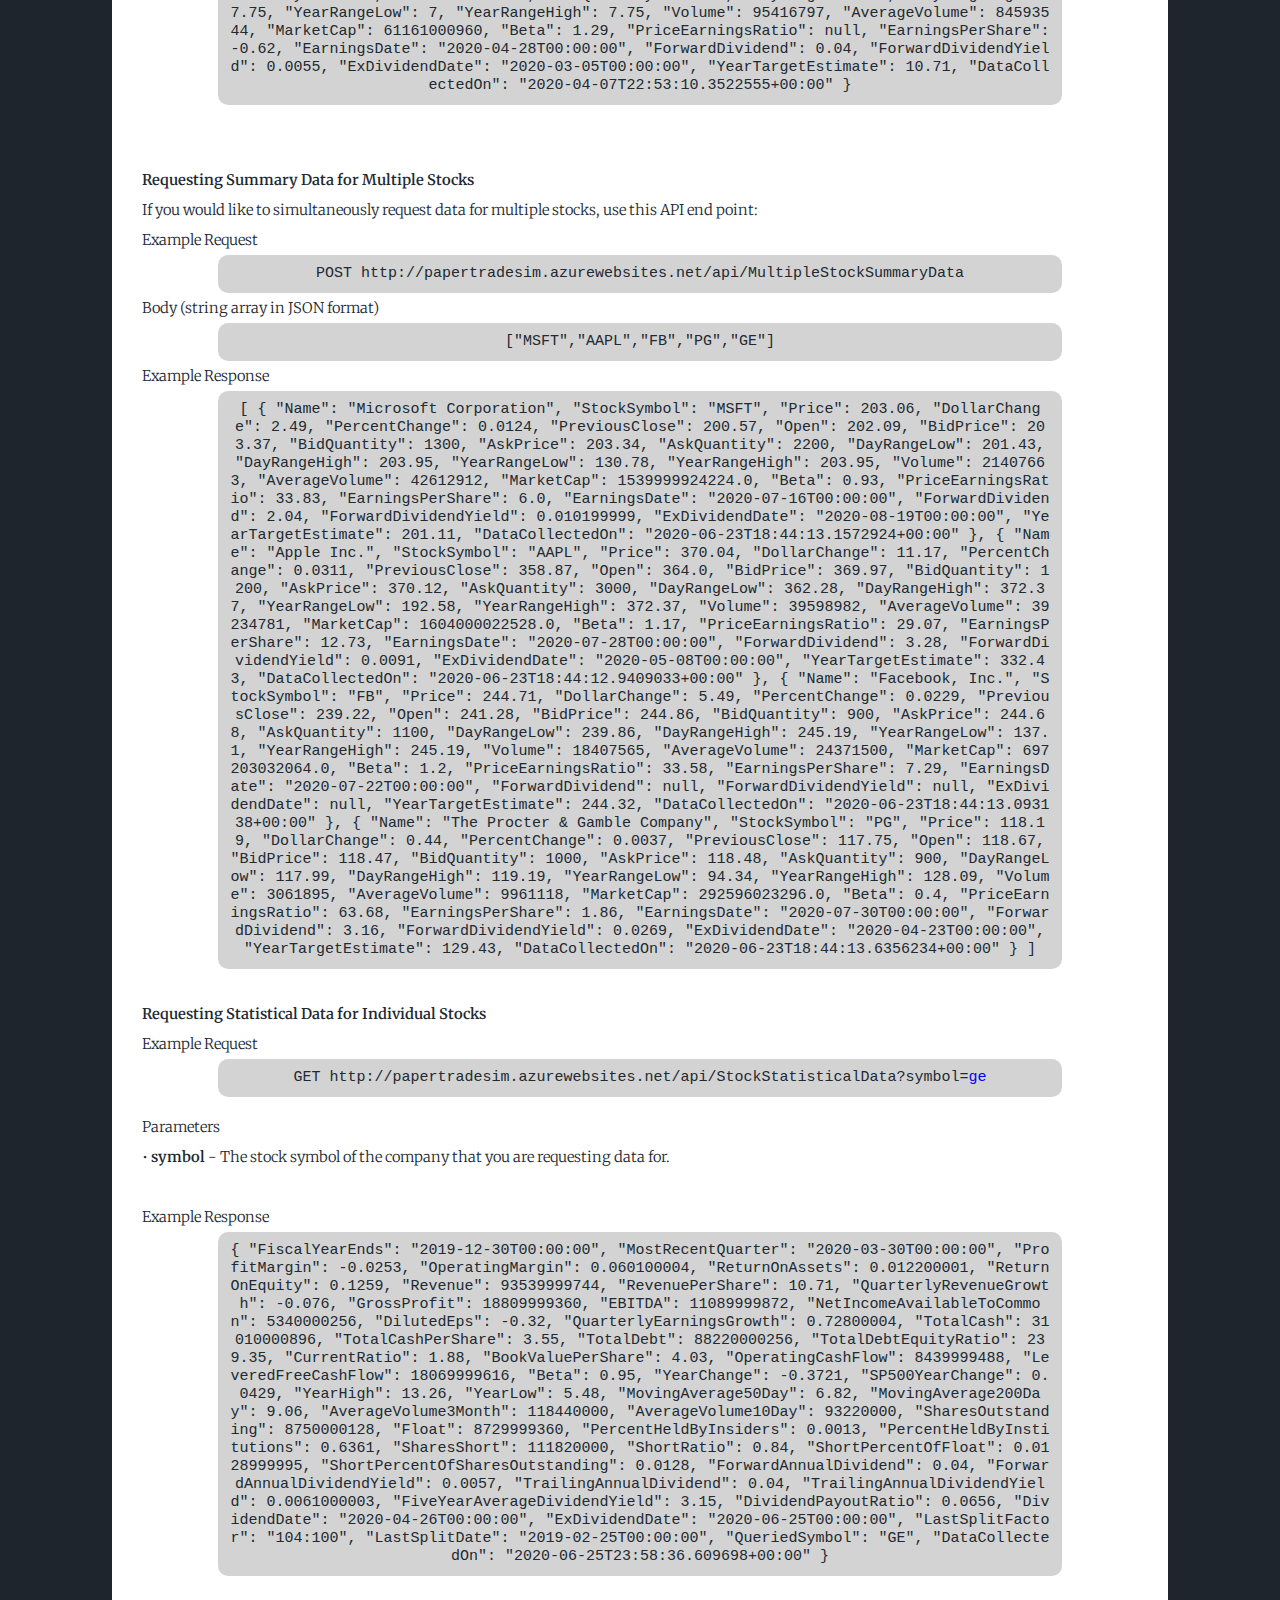
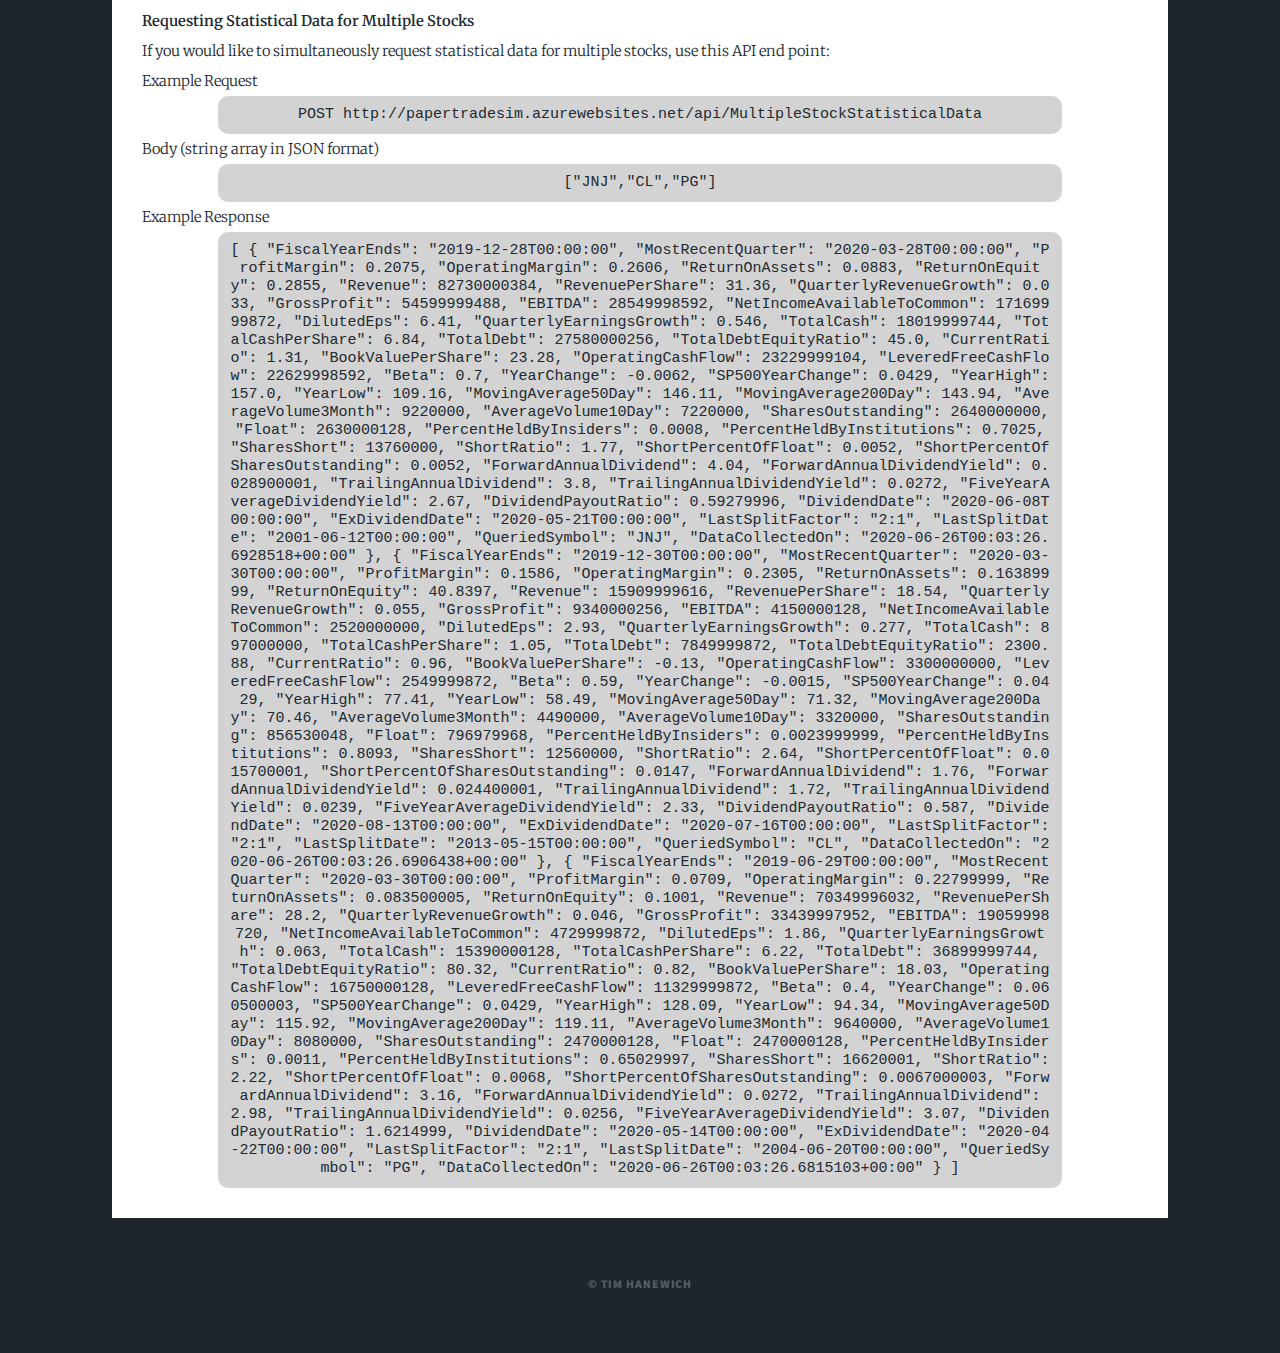
==== commit 64fbbebf: "Added StockData and MultipleStockData methods" ====
--- a/Essentials.html
+++ b/Essentials.html
@@ -38,9 +38,44 @@
 					<div class="blankspace30"></div>
 					<p class="desccontent">Don't want to run a simulated investing portfolio but still want access to stock data?  Use the following API calls to receive stock data.</p>
 					
-					<div class="blankspace30"></div>
-
+
+					<!--Individual Stock Data-->
+					<div class="blankspace15"></div>
+					<p class="desccontent"><b>Requesting Data for Individual Stocks</b></p>
+					<p class="desccontent">Example Request</p>
+					<p class="desccontent codedemo">​GET http://papertradesim.azurewebsites.net/api/StockData?symbol=<parameter>ge</parameter>&summary=<parameter>true</parameter>&statistics=<parameter>true</parameter></p>
+					<p class="desccontent">Parameters</p>
+					<p class="desccontent">&#8226; <b>symbol</b> - The stock symbol of the company that you are requesting data for.</p>
+					<p class="desccontent">&#8226; <b>summary</b> - 'true' or 'false'. Indicates if you would like summary data returned in the data package.</p>
+					<p class="desccontent">&#8226; <b>statistics</b> - 'true' or 'false'. Indicates if you would like statistical data returned in the data package.</p>
+					<div class="blankspace15"></div>
+					<p class="desccontent">Example Response</p>
+					<p class="desccontent codedemo">{"StockSymbol":"GE","Summary":{"Name":"General Electric Company","StockSymbol":"GE","Price":6.68,"DollarChange":0.15,"PercentChange":0.023,"PreviousClose":6.53,"Open":6.5,"BidPrice":6.67,"BidQuantity":40700,"AskPrice":6.69,"AskQuantity":36200,"DayRangeLow":6.42,"DayRangeHigh":6.7,"YearRangeLow":5.48,"YearRangeHigh":13.26,"Volume":73005340,"AverageVolume":118439117,"MarketCap":58431000576.0,"Beta":0.95,"PriceEarningsRatio":null,"EarningsPerShare":-0.32,"EarningsDate":"2020-07-29T00:00:00","ForwardDividend":0.04,"ForwardDividendYield":0.0061000003,"ExDividendDate":"2020-06-26T00:00:00","YearTargetEstimate":8.15,"QueriedSymbol":"GE","DataCollectedOn":"2020-06-26T01:46:14.9513393+00:00"},"Statistics":{"FiscalYearEnds":"2019-12-30T00:00:00","MostRecentQuarter":"2020-03-30T00:00:00","ProfitMargin":-0.0253,"OperatingMargin":0.060100004,"ReturnOnAssets":0.012200001,"ReturnOnEquity":0.1259,"Revenue":93539999744,"RevenuePerShare":10.71,"QuarterlyRevenueGrowth":-0.076,"GrossProfit":18809999360,"EBITDA":11089999872,"NetIncomeAvailableToCommon":5340000256,"DilutedEps":-0.32,"QuarterlyEarningsGrowth":0.72800004,"TotalCash":31010000896,"TotalCashPerShare":3.55,"TotalDebt":88220000256,"TotalDebtEquityRatio":239.35,"CurrentRatio":1.88,"BookValuePerShare":4.03,"OperatingCashFlow":8439999488,"LeveredFreeCashFlow":18069999616,"Beta":0.95,"YearChange":-0.3721,"SP500YearChange":0.0429,"YearHigh":13.26,"YearLow":5.48,"MovingAverage50Day":6.82,"MovingAverage200Day":9.06,"AverageVolume3Month":118440000,"AverageVolume10Day":93220000,"SharesOutstanding":8750000128,"Float":8729999360,"PercentHeldByInsiders":0.0013,"PercentHeldByInstitutions":0.6361,"SharesShort":110800000,"ShortRatio":0.89,"ShortPercentOfFloat":0.0128,"ShortPercentOfSharesOutstanding":0.0127,"ForwardAnnualDividend":0.04,"ForwardAnnualDividendYield":0.0061000003,"TrailingAnnualDividend":0.04,"TrailingAnnualDividendYield":0.0061000003,"FiveYearAverageDividendYield":3.15,"DividendPayoutRatio":0.0656,"DividendDate":"2020-04-26T00:00:00","ExDividendDate":"2020-06-25T00:00:00","LastSplitFactor":"104:100","LastSplitDate":"2019-02-25T00:00:00","QueriedSymbol":"GE","DataCollectedOn":"2020-06-26T01:46:16.1986221+00:00"}}</p>
 					
+					<!--Multiple Stock Data-->
+					<div class="blankspace30"></div>
+					<div class="blankspace30"></div>
+					<p class="desccontent"><b>Requesting Data for Multiple Stocks</b></p>
+					<p class="desccontent">Example Request</p>
+					<p class="desccontent codedemo">​POST http://papertradesim.azurewebsites.net/api/MultipleStockData?summary=<parameter>true</parameter>&statistics=<parameter>true</parameter></p>
+					<p class="desccontent">Parameters</p>
+					<p class="desccontent">&#8226; <b>summary</b> - 'true' or 'false'. Indicates if you would like summary data returned in the data package.</p>
+					<p class="desccontent">&#8226; <b>statistics</b> - 'true' or 'false'. Indicates if you would like statistical data returned in the data package.</p>
+					<p class="desccontent">Body (string array in JSON format)</p>
+					<div class="blankspace15"></div>
+					<p class="desccontent codedemo">["MSFT","AAPL","FB"]</p>
+					<div class="blankspace15"></div>
+					<p class="desccontent">Example Response</p>
+					<p class="desccontent codedemo">[{"StockSymbol":"MSFT","Summary":{"Name":"Microsoft Corporation","StockSymbol":"MSFT","Price":200.34,"DollarChange":2.5,"PercentChange":0.0126,"PreviousClose":197.84,"Open":197.8,"BidPrice":200.45,"BidQuantity":900,"AskPrice":201.35,"AskQuantity":800,"DayRangeLow":195.48,"DayRangeHigh":200.61,"YearRangeLow":130.78,"YearRangeHigh":203.95,"Volume":26321553,"AverageVolume":41147831,"MarketCap":1519000092672.0,"Beta":0.93,"PriceEarningsRatio":33.38,"EarningsPerShare":6.0,"EarningsDate":"2020-07-16T00:00:00","ForwardDividend":2.04,"ForwardDividendYield":0.010299999,"ExDividendDate":"2020-08-19T00:00:00","YearTargetEstimate":201.11,"QueriedSymbol":"MSFT","DataCollectedOn":"2020-06-26T01:52:36.5910724+00:00"},"Statistics":{"FiscalYearEnds":"2019-06-29T00:00:00","MostRecentQuarter":"2020-03-30T00:00:00","ProfitMargin":0.3336,"OperatingMargin":0.3746,"ReturnOnAssets":0.1184,"ReturnOnEquity":0.442,"Revenue":138699997184,"RevenuePerShare":18.18,"QuarterlyRevenueGrowth":0.146,"GrossProfit":82929999872,"EBITDA":64089997312,"NetIncomeAvailableToCommon":46270001152,"DilutedEps":6.0,"QuarterlyEarningsGrowth":0.221,"TotalCash":137640001536,"TotalCashPerShare":18.15,"TotalDebt":84019994624,"TotalDebtEquityRatio":73.38,"CurrentRatio":2.9,"BookValuePerShare":15.09,"OperatingCashFlow":58110001152,"LeveredFreeCashFlow":36200001536,"Beta":0.93,"YearChange":0.4748,"SP500YearChange":0.0429,"YearHigh":203.95,"YearLow":130.78,"MovingAverage50Day":187.24,"MovingAverage200Day":170.22,"AverageVolume3Month":41150000,"AverageVolume10Day":33620000,"SharesOutstanding":7579999744,"Float":7469999616,"PercentHeldByInsiders":0.014199999,"PercentHeldByInstitutions":0.7409,"SharesShort":42930000,"ShortRatio":1.24,"ShortPercentOfFloat":0.0057,"ShortPercentOfSharesOutstanding":0.0057,"ForwardAnnualDividend":2.04,"ForwardAnnualDividendYield":0.010299999,"TrailingAnnualDividend":1.99,"TrailingAnnualDividendYield":0.0101,"FiveYearAverageDividendYield":1.92,"DividendPayoutRatio":0.3233,"DividendDate":"2020-09-09T00:00:00","ExDividendDate":"2020-08-18T00:00:00","LastSplitFactor":"2:1","LastSplitDate":"2003-02-17T00:00:00","QueriedSymbol":"MSFT","DataCollectedOn":"2020-06-26T01:52:37.8944504+00:00"}},{"StockSymbol":"AAPL","Summary":{"Name":"Apple Inc.","StockSymbol":"AAPL","Price":364.84,"DollarChange":4.78,"PercentChange":0.013300001,"PreviousClose":360.06,"Open":360.7,"BidPrice":365.0,"BidQuantity":1200,"AskPrice":365.35,"AskQuantity":800,"DayRangeLow":357.57,"DayRangeHigh":365.0,"YearRangeLow":192.58,"YearRangeHigh":372.38,"Volume":34380628,"AverageVolume":38379551,"MarketCap":1580999901184.0,"Beta":1.17,"PriceEarningsRatio":28.66,"EarningsPerShare":12.73,"EarningsDate":"2020-07-28T00:00:00","ForwardDividend":3.28,"ForwardDividendYield":0.0091,"ExDividendDate":"2020-05-08T00:00:00","YearTargetEstimate":332.43,"QueriedSymbol":"AAPL","DataCollectedOn":"2020-06-26T01:52:36.5792566+00:00"},"Statistics":{"FiscalYearEnds":"2019-09-27T00:00:00","MostRecentQuarter":"2020-03-27T00:00:00","ProfitMargin":0.21350001,"OperatingMargin":0.2448,"ReturnOnAssets":0.1238,"ReturnOnEquity":0.6209,"Revenue":267980013568,"RevenuePerShare":60.1,"QuarterlyRevenueGrowth":0.005,"GrossProfit":98389999616,"EBITDA":77310001152,"NetIncomeAvailableToCommon":57220001792,"DilutedEps":12.73,"QuarterlyEarningsGrowth":-0.027,"TotalCash":94050000896,"TotalCashPerShare":21.7,"TotalDebt":118760005632,"TotalDebtEquityRatio":151.43,"CurrentRatio":1.5,"BookValuePerShare":18.14,"OperatingCashFlow":75370004480,"LeveredFreeCashFlow":45040001024,"Beta":1.17,"YearChange":0.8026,"SP500YearChange":0.0429,"YearHigh":372.38,"YearLow":192.58,"MovingAverage50Day":328.07,"MovingAverage200Day":297.85,"AverageVolume3Month":38380000,"AverageVolume10Day":41250000,"SharesOutstanding":4329999872,"Float":4329999872,"PercentHeldByInsiders":0.0007,"PercentHeldByInstitutions":0.62119997,"SharesShort":34830000,"ShortRatio":1.09,"ShortPercentOfFloat":0.008,"ShortPercentOfSharesOutstanding":0.008,"ForwardAnnualDividend":3.28,"ForwardAnnualDividendYield":0.0091,"TrailingAnnualDividend":3.08,"TrailingAnnualDividendYield":0.0086,"FiveYearAverageDividendYield":1.58,"DividendPayoutRatio":0.2408,"DividendDate":"2020-05-13T00:00:00","ExDividendDate":"2020-05-07T00:00:00","LastSplitFactor":"7:1","LastSplitDate":"2014-06-08T00:00:00","QueriedSymbol":"AAPL","DataCollectedOn":"2020-06-26T01:52:37.0939734+00:00"}},{"StockSymbol":"FB","Summary":{"Name":"Facebook, Inc.","StockSymbol":"FB","Price":235.68,"DollarChange":1.66,"PercentChange":0.0070999996,"PreviousClose":234.02,"Open":234.62,"BidPrice":233.5,"BidQuantity":800,"AskPrice":233.7,"AskQuantity":1100,"DayRangeLow":232.74,"DayRangeHigh":237.3,"YearRangeLow":137.1,"YearRangeHigh":245.19,"Volume":18180838,"AverageVolume":24130876,"MarketCap":671476023296.0,"Beta":1.2,"PriceEarningsRatio":32.34,"EarningsPerShare":7.29,"EarningsDate":"2020-07-22T00:00:00","ForwardDividend":null,"ForwardDividendYield":null,"ExDividendDate":null,"YearTargetEstimate":244.32,"QueriedSymbol":"FB","DataCollectedOn":"2020-06-26T01:52:36.5813712+00:00"},"Statistics":{"FiscalYearEnds":"2019-12-30T00:00:00","MostRecentQuarter":"2020-03-30T00:00:00","ProfitMargin":0.2857,"OperatingMargin":0.3621,"ReturnOnAssets":0.134,"ReturnOnEquity":0.2185,"Revenue":73359998976,"RevenuePerShare":25.71,"QuarterlyRevenueGrowth":0.176,"GrossProfit":57929998336,"EBITDA":32540000256,"NetIncomeAvailableToCommon":20960000000,"DilutedEps":7.29,"QuarterlyEarningsGrowth":1.018,"TotalCash":60290002944,"TotalCashPerShare":21.16,"TotalDebt":10810000384,"TotalDebtEquityRatio":10.27,"CurrentRatio":4.6,"BookValuePerShare":36.94,"OperatingCashFlow":38009999360,"LeveredFreeCashFlow":16830000128,"Beta":1.2,"YearChange":0.2349,"SP500YearChange":0.0429,"YearHigh":245.19,"YearLow":137.1,"MovingAverage50Day":226.34,"MovingAverage200Day":201.72,"AverageVolume3Month":24130000,"AverageVolume10Day":19970000,"SharesOutstanding":2400000000,"Float":2390000128,"PercentHeldByInsiders":0.0066000004,"PercentHeldByInstitutions":0.79410005,"SharesShort":27700000,"ShortRatio":1.08,"ShortPercentOfFloat":0.0116,"ShortPercentOfSharesOutstanding":0.0097,"ForwardAnnualDividend":null,"ForwardAnnualDividendYield":null,"TrailingAnnualDividend":null,"TrailingAnnualDividendYield":null,"FiveYearAverageDividendYield":null,"DividendPayoutRatio":0.0,"DividendDate":null,"ExDividendDate":null,"LastSplitFactor":"","LastSplitDate":null,"QueriedSymbol":"FB","DataCollectedOn":"2020-06-26T01:52:37.2786578+00:00"}}]</p>
+					
+
+
+					<!--DEPRECATED BELOW-->
+					<div class="blankspace30"></div>
+					<div class="blankspace30"></div>
+					<p class="warningannouncement">The API endpoints below are being deprecated. Please use the 'StockData' and 'MultipleStockData' endpoints above.</p>
+					<div class="blankspace15"></div>
+
 					<p class="desccontent"><b>Requesting Summary Data for Individual Stocks</b></p>
 					<p class="desccontent">Example Request</p>
 					<p class="desccontent codedemo">​GET http://papertradesim.azurewebsites.net/api/StockSummaryData?symbol=<parameter>ge</parameter></p>
--- a/assets/css/tim.css
+++ b/assets/css/tim.css
@@ -41,9 +41,20 @@
     font-size: 15px;
     line-height: 18px;
     padding: 10px 10px;
+    word-break: break-all;
 }
 
 parameter
 {
     color: blue;
+}
+
+.warningannouncement
+{
+    text-align: center;
+    font-size: 20px;
+    color: red;
+    max-width: 750px;
+    line-height: 30px;
+    margin: auto auto;
 }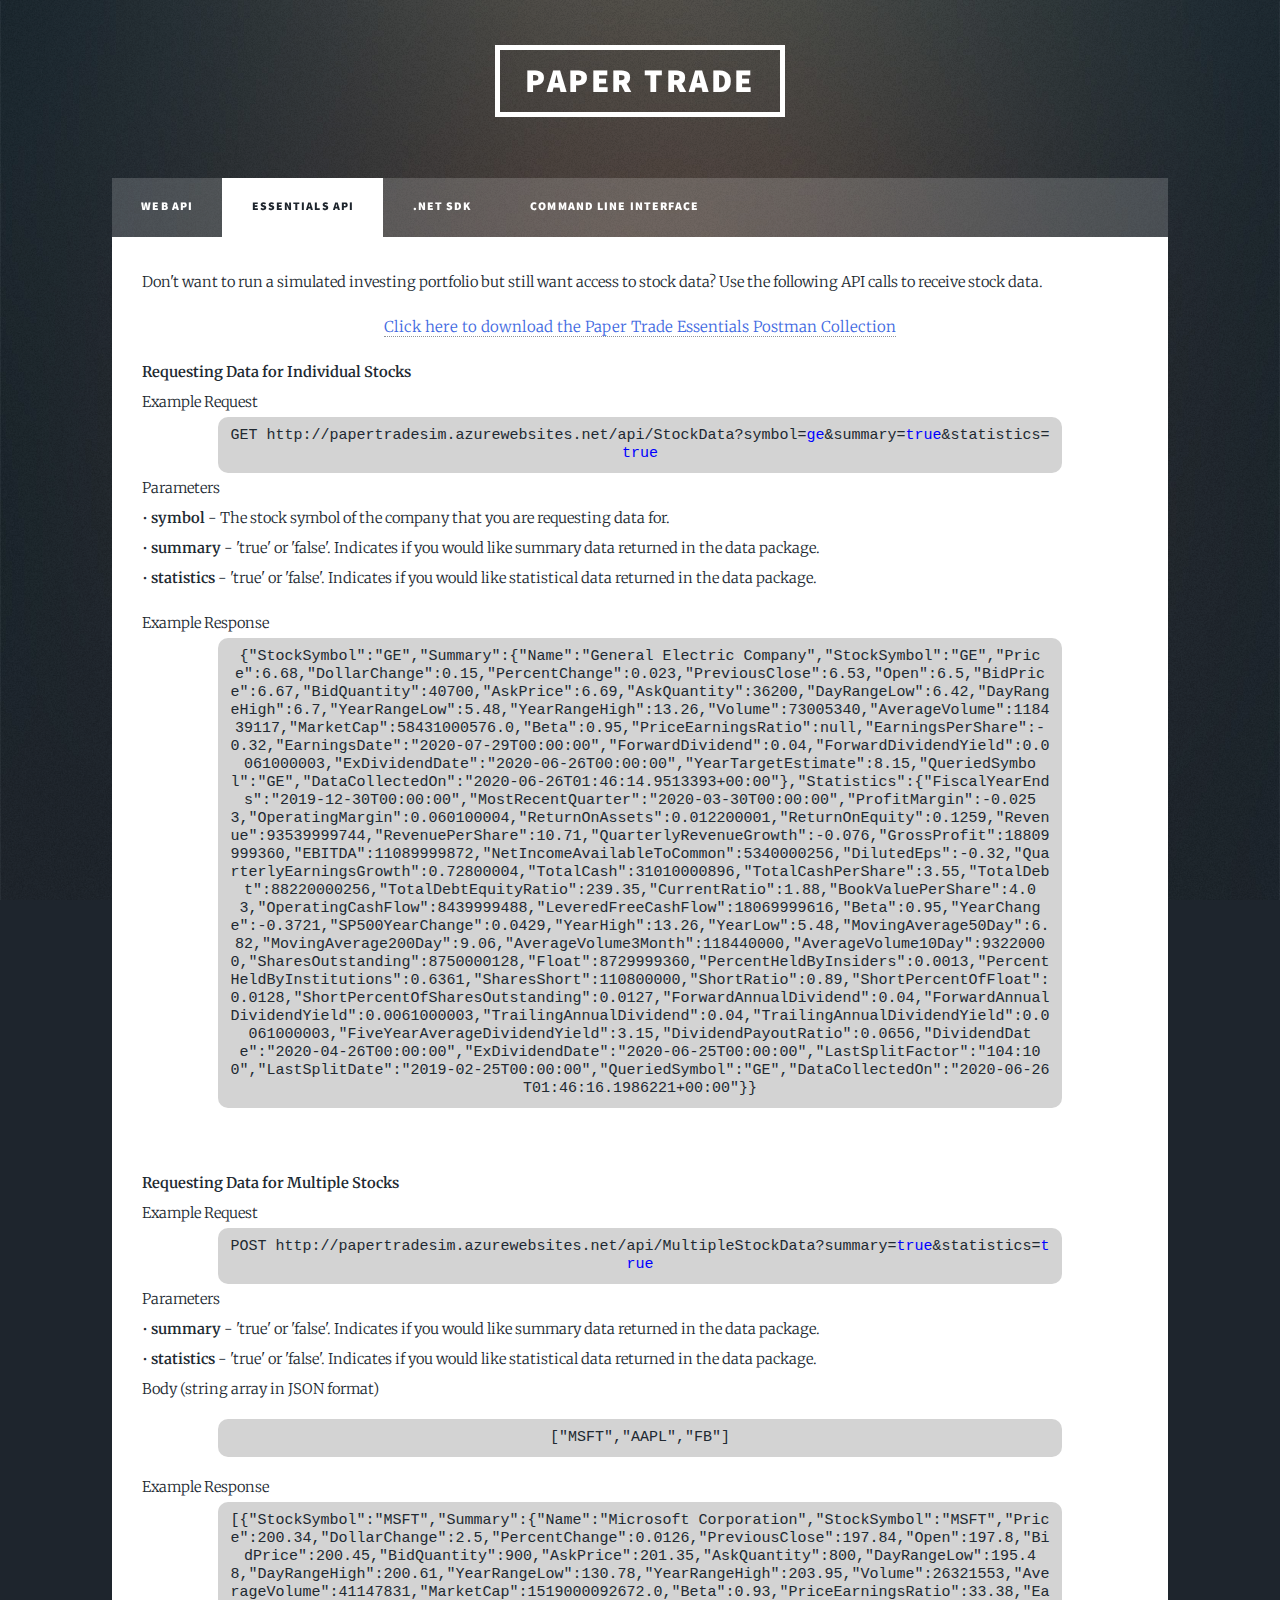
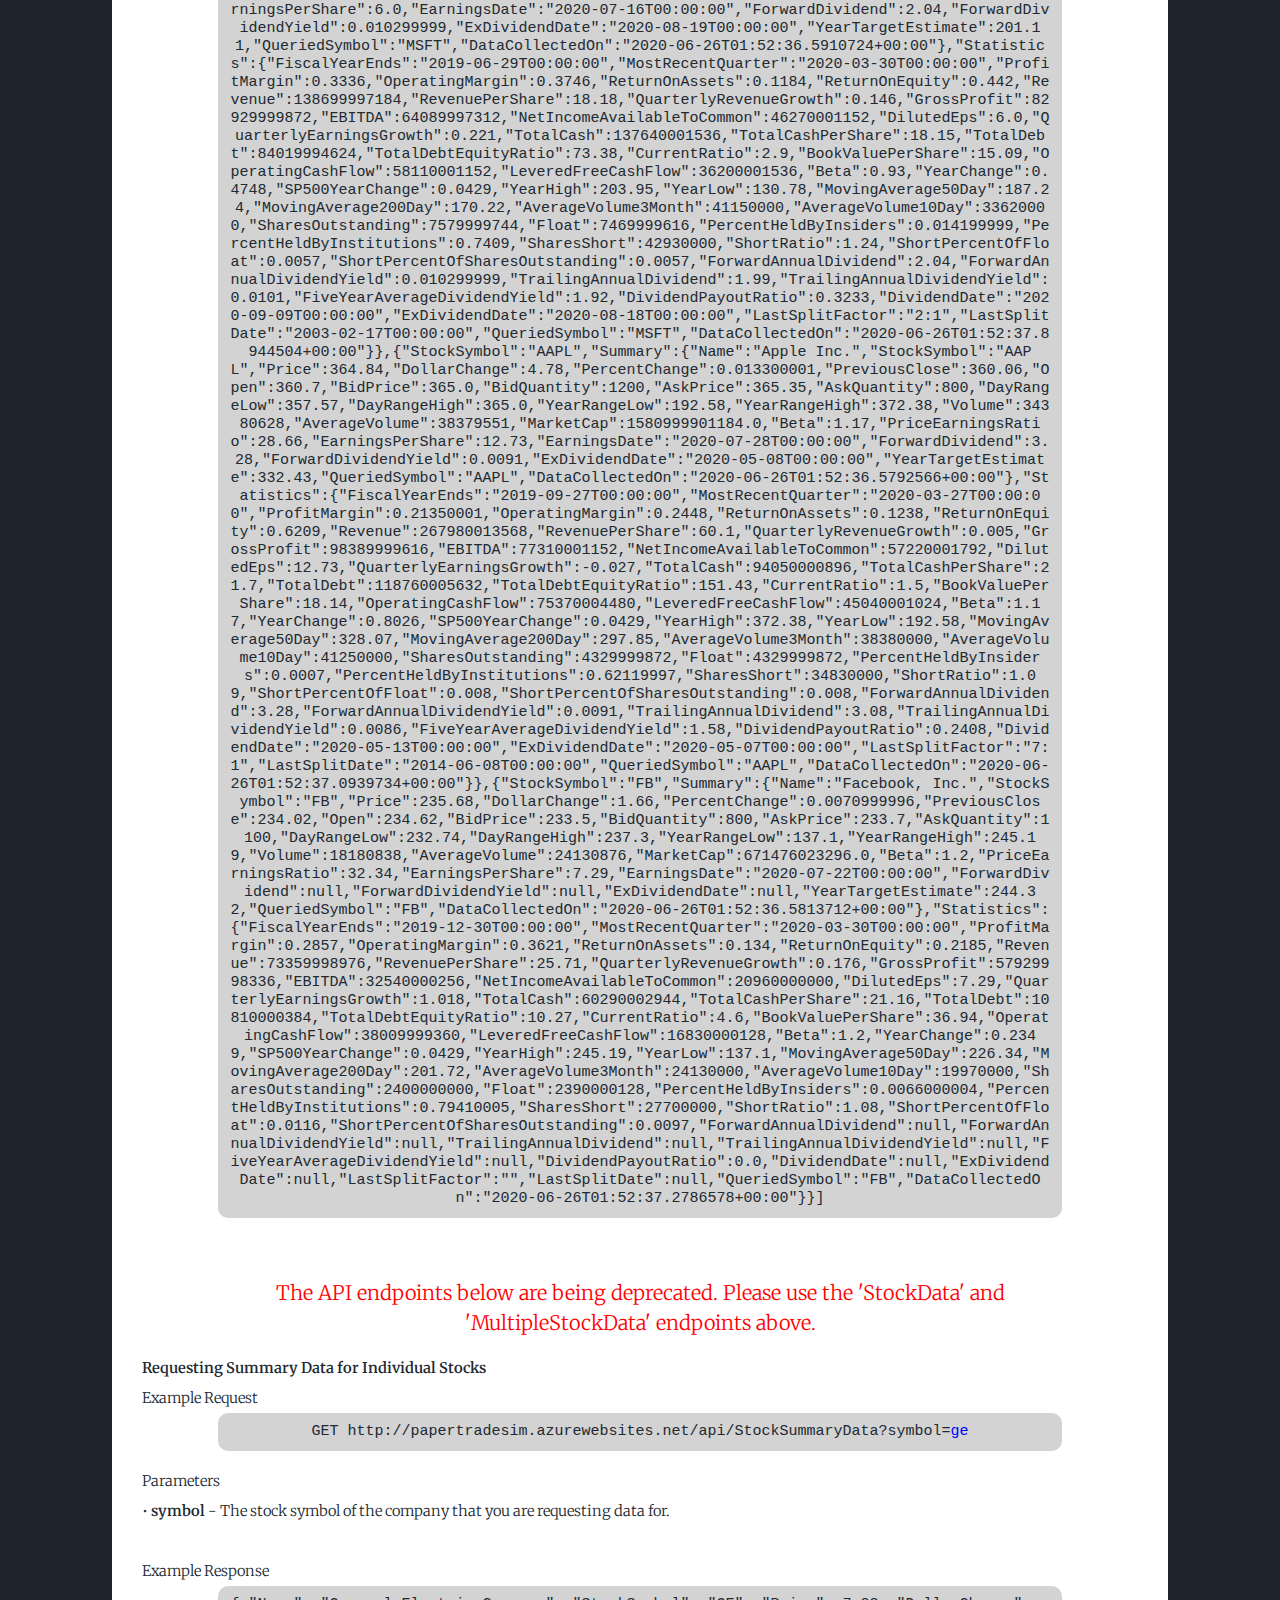
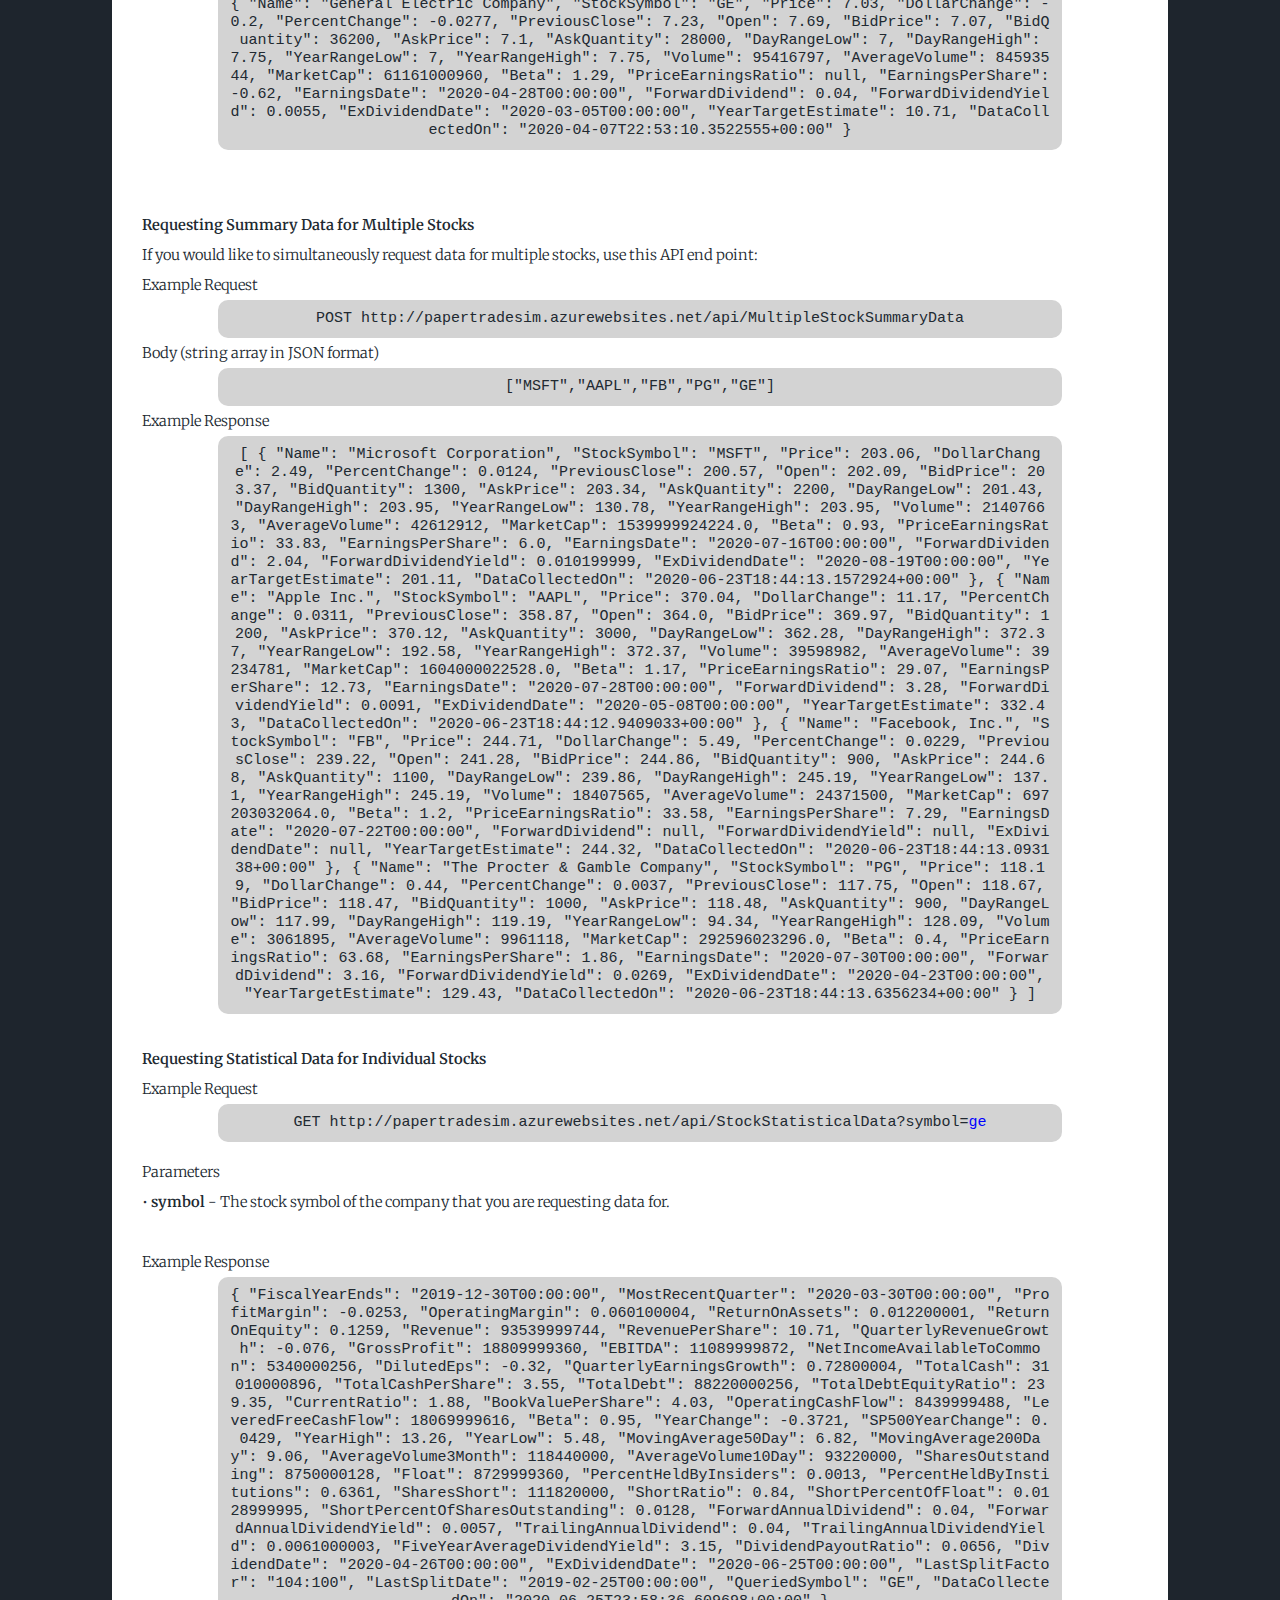
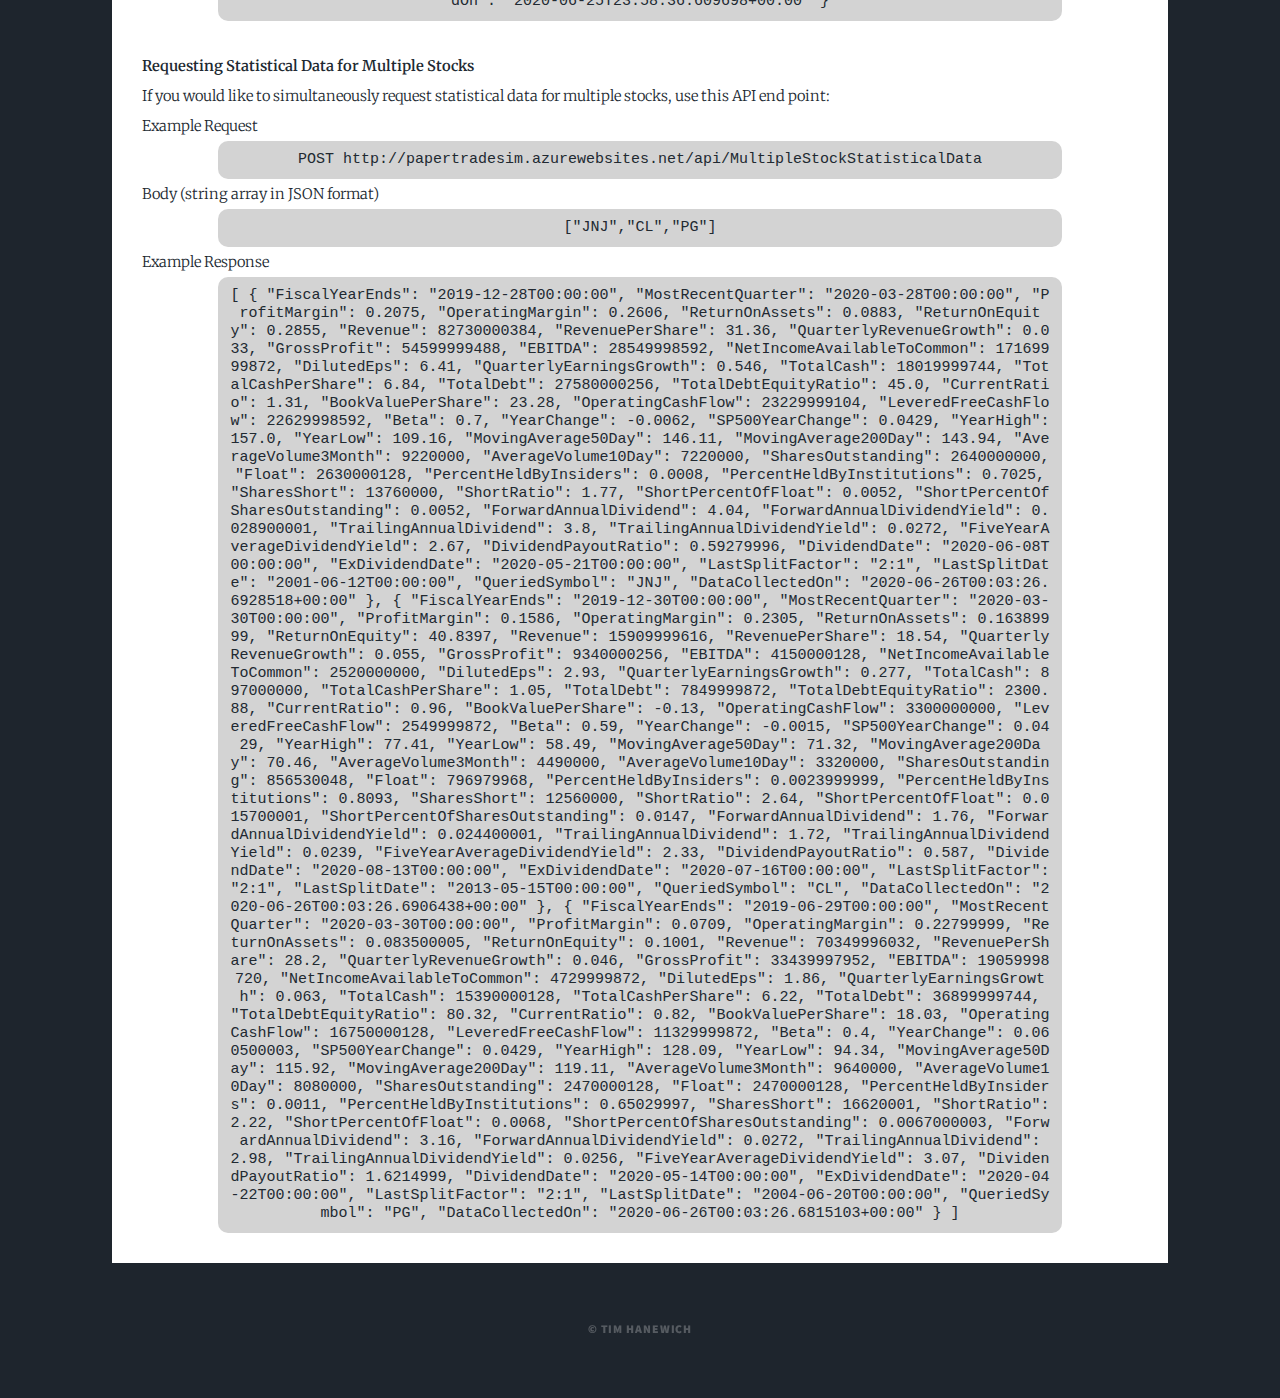
==== commit 0ff49c37: "Added download link for Paper Trade Essentials Postman collection" ====
--- a/Essentials.html
+++ b/Essentials.html
@@ -38,6 +38,9 @@
 					<div class="blankspace30"></div>
 					<p class="desccontent">Don't want to run a simulated investing portfolio but still want access to stock data?  Use the following API calls to receive stock data.</p>
 					
+					<!--Download postman collection-->
+					<div class="blankspace15"></div>
+					<p class="desccontent ClickToDownload"><a class="ClickToDownload" download href="https://papertrade.blob.core.windows.net/administration/PaperTradePostmanCollection.json?sp=r&st=2020-06-26T16:22:17Z&se=2500-06-26T00:22:17Z&spr=https&sv=2019-10-10&sr=b&sig=c47TmKs0z%2BqcShv3GrVMJJdsM8mqwAPibrmZrk%2FilwQ%3D">Click here to download the Paper Trade Essentials Postman Collection</a></p>
 
 					<!--Individual Stock Data-->
 					<div class="blankspace15"></div>
--- a/assets/css/tim.css
+++ b/assets/css/tim.css
@@ -57,4 +57,14 @@
     max-width: 750px;
     line-height: 30px;
     margin: auto auto;
+}
+
+.ClickToDownload
+{
+    text-align: center;
+    font-size: 15px;
+    color: royalblue;
+    max-width: 750px;
+    line-height: 30px;
+    margin: auto auto;
 }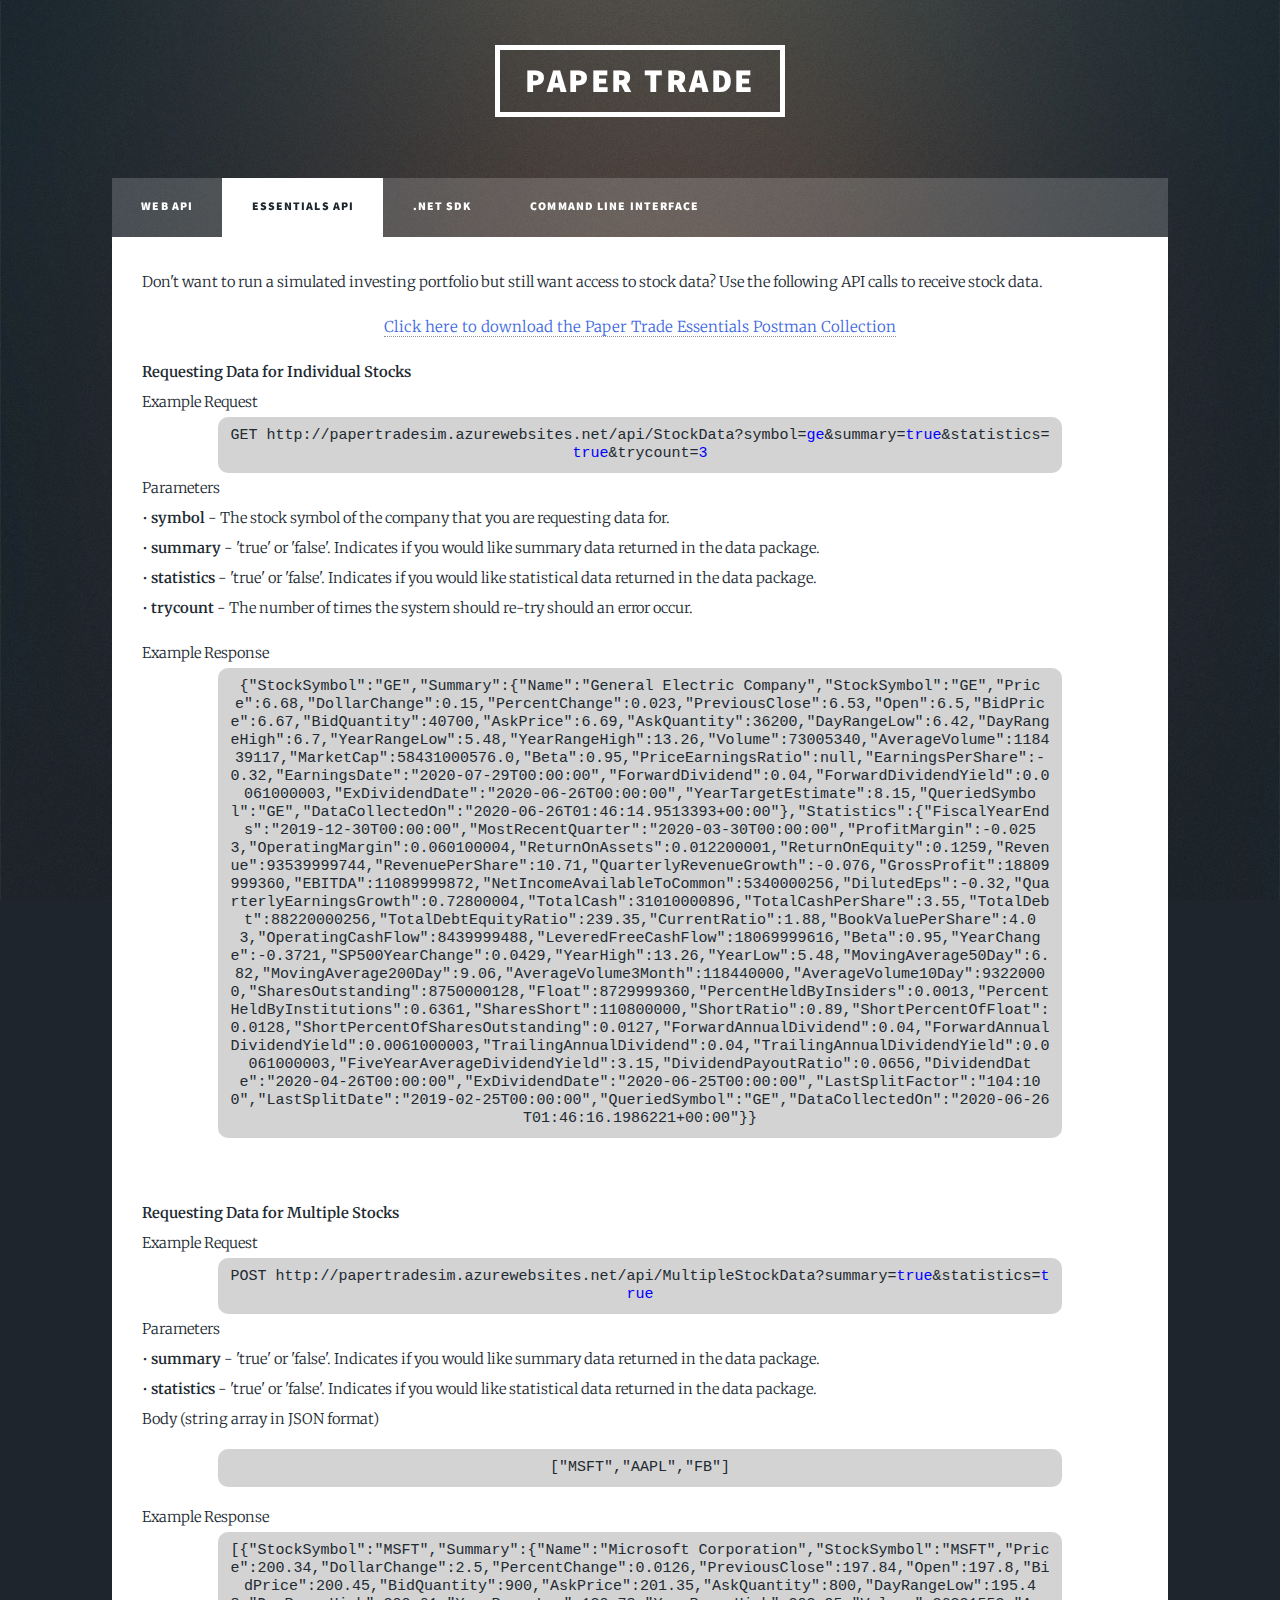
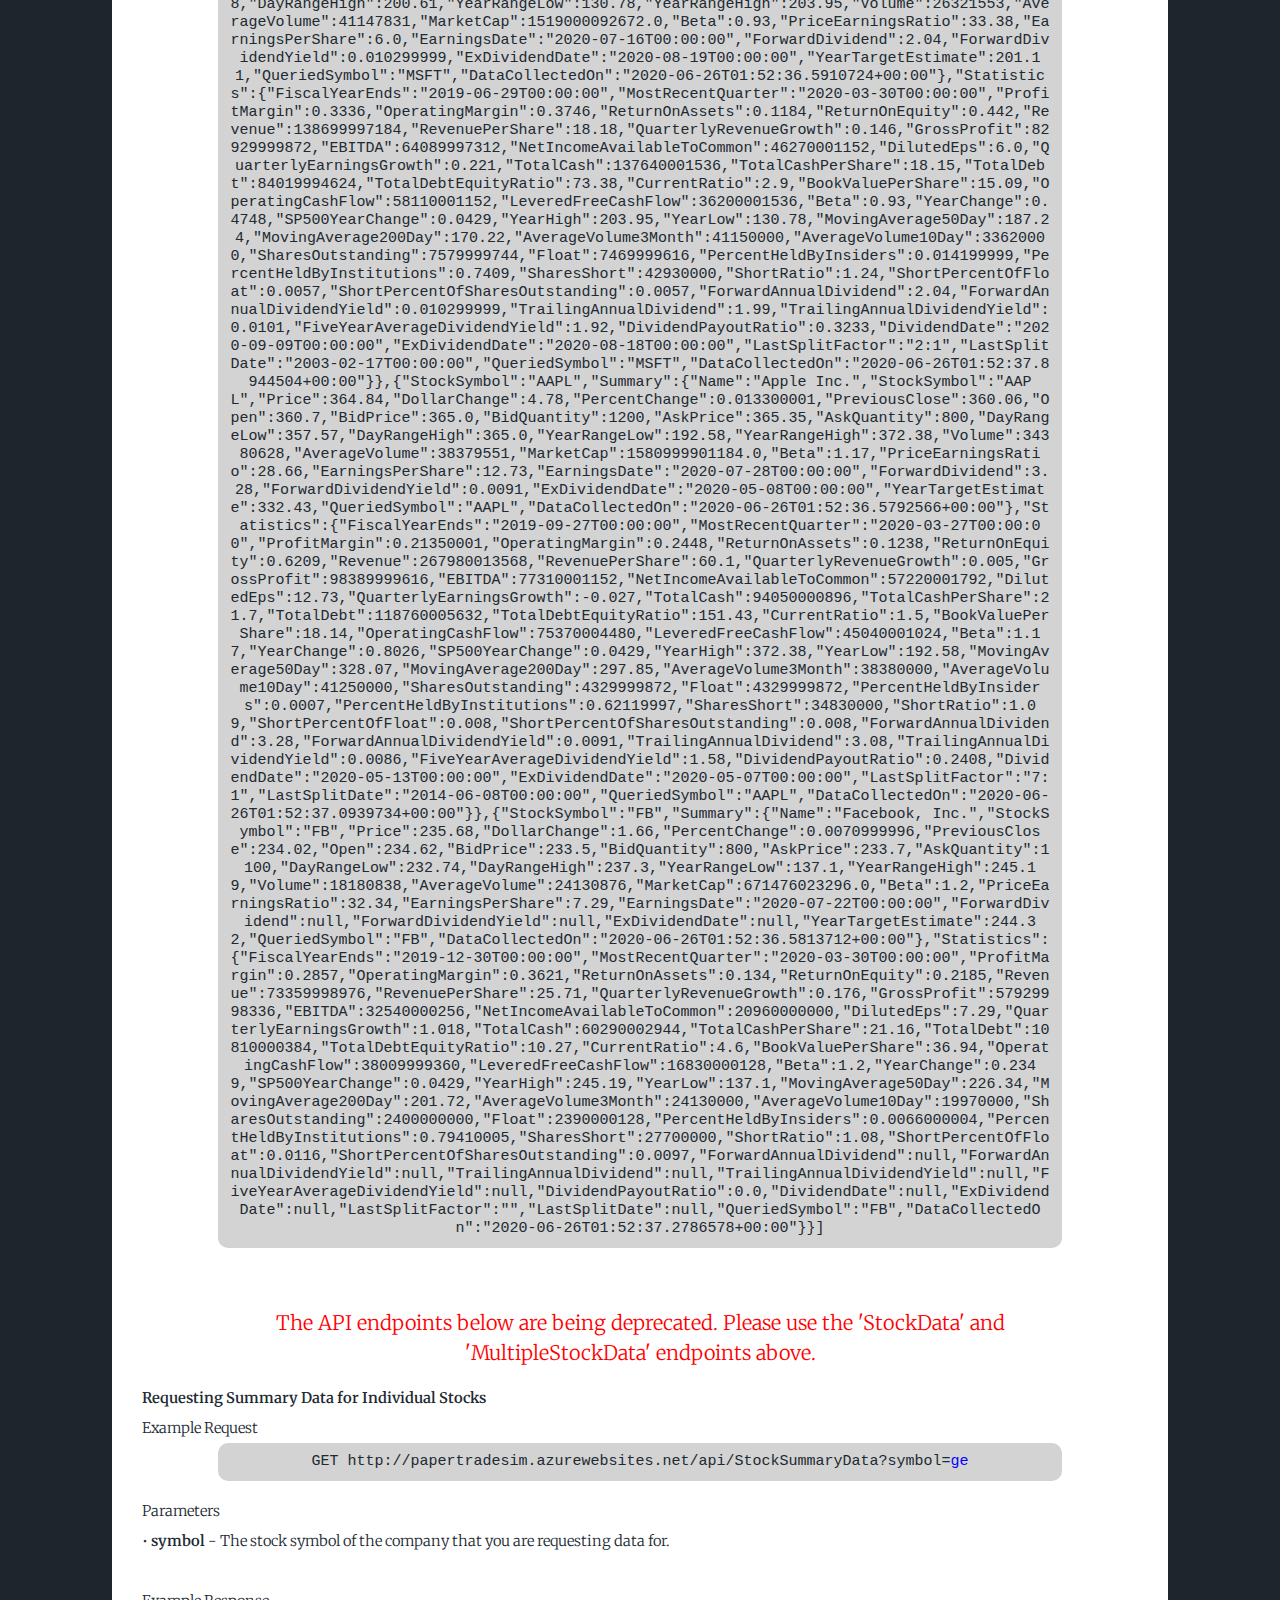
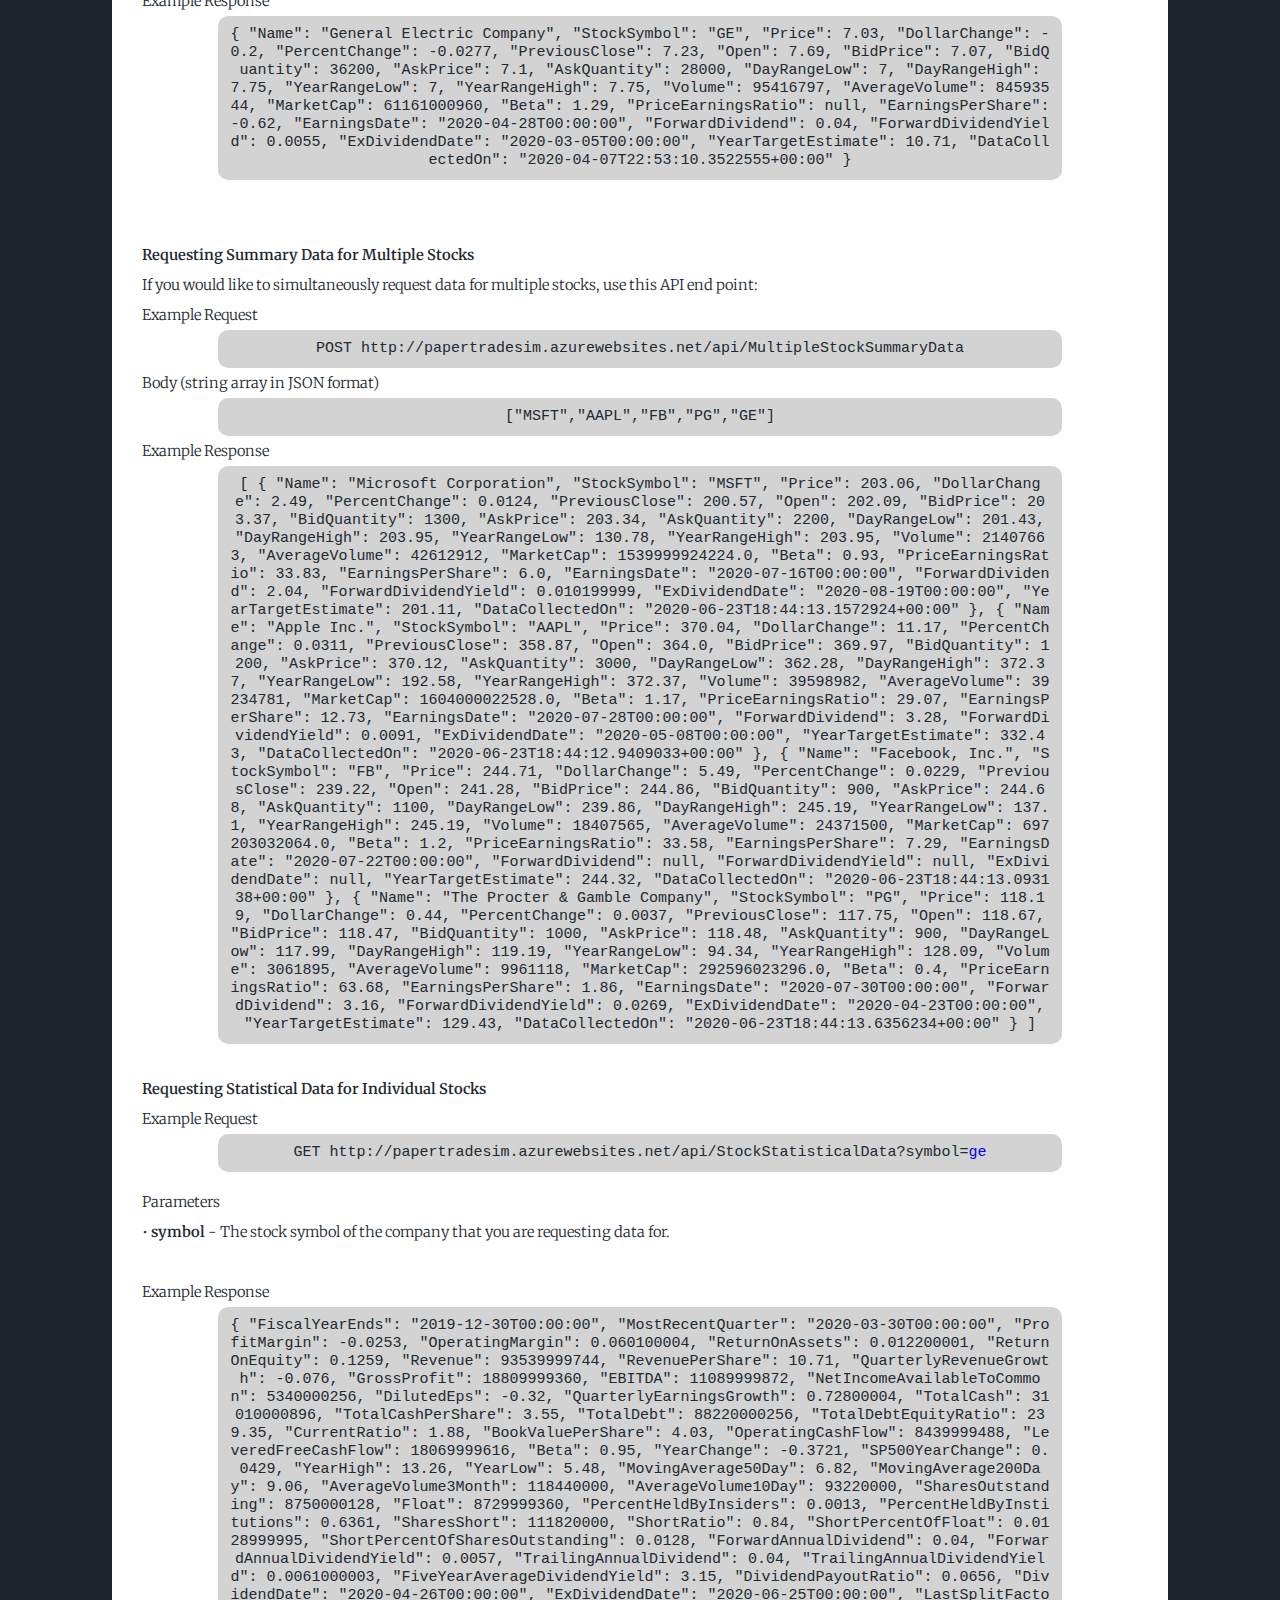
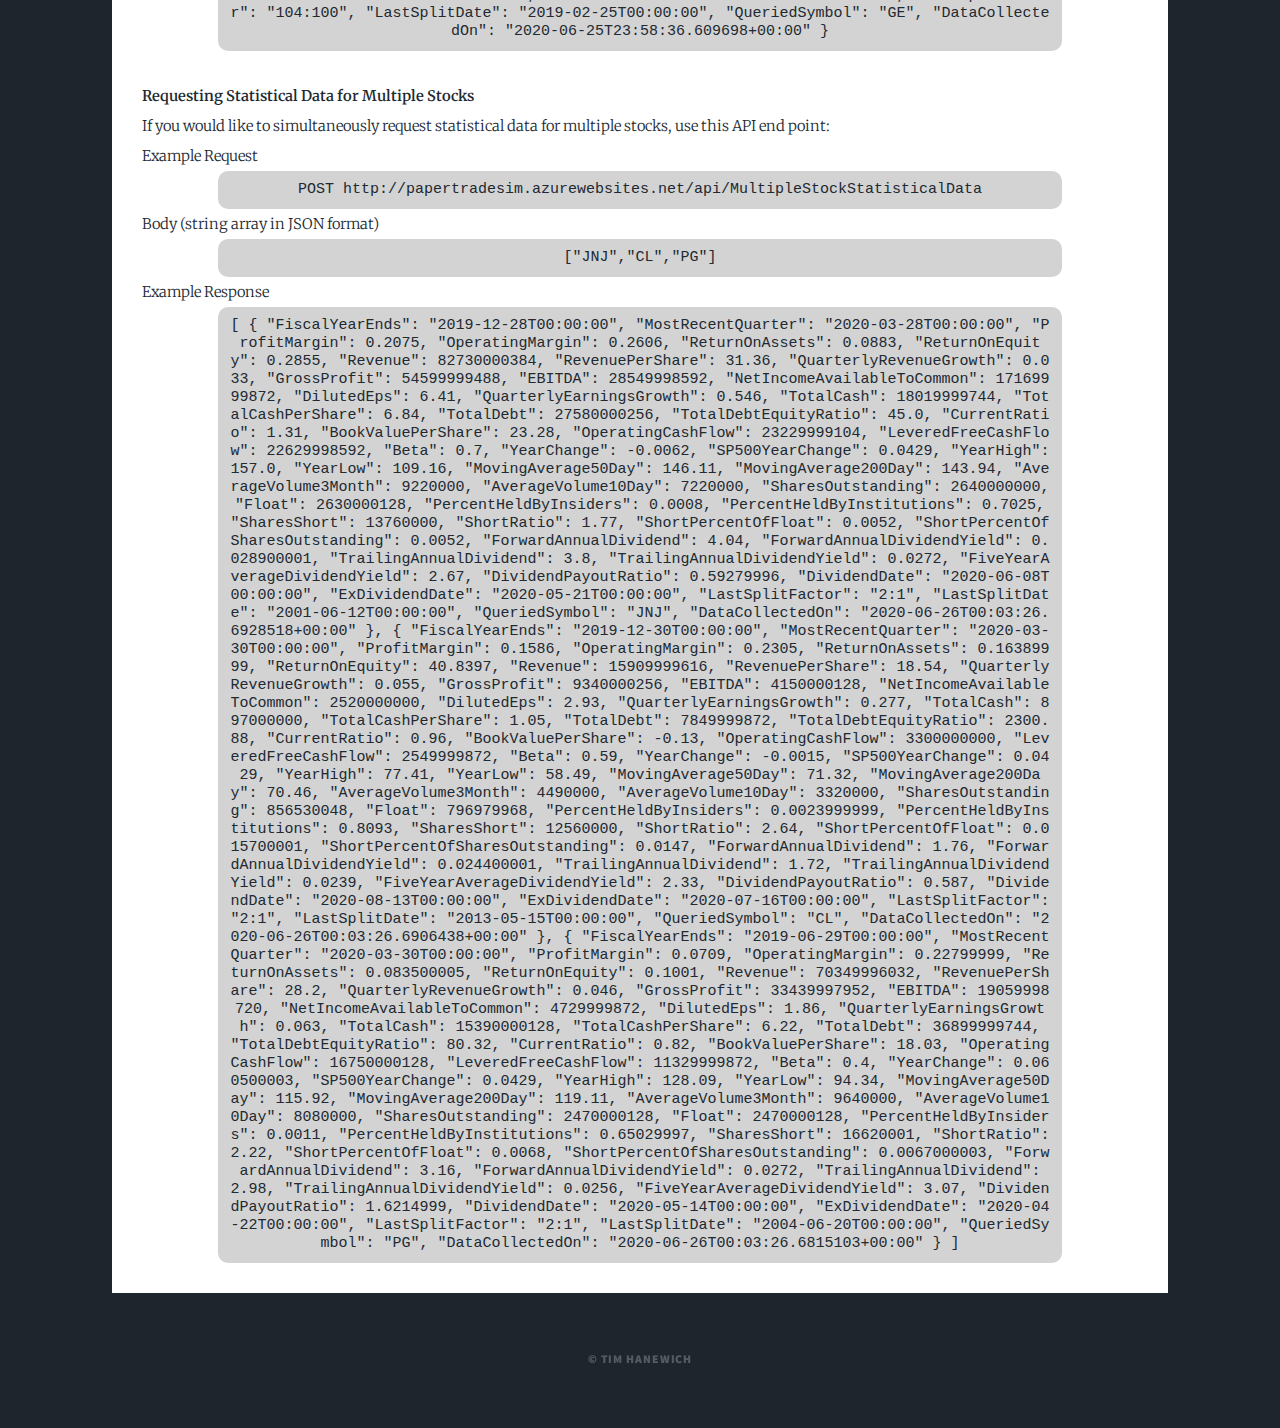
==== commit 20cac96f: "Added trycount to StockData" ====
--- a/Essentials.html
+++ b/Essentials.html
@@ -46,11 +46,12 @@
 					<div class="blankspace15"></div>
 					<p class="desccontent"><b>Requesting Data for Individual Stocks</b></p>
 					<p class="desccontent">Example Request</p>
-					<p class="desccontent codedemo">​GET http://papertradesim.azurewebsites.net/api/StockData?symbol=<parameter>ge</parameter>&summary=<parameter>true</parameter>&statistics=<parameter>true</parameter></p>
+					<p class="desccontent codedemo">​GET http://papertradesim.azurewebsites.net/api/StockData?symbol=<parameter>ge</parameter>&summary=<parameter>true</parameter>&statistics=<parameter>true</parameter>&trycount=<parameter>3</parameter></p>
 					<p class="desccontent">Parameters</p>
 					<p class="desccontent">&#8226; <b>symbol</b> - The stock symbol of the company that you are requesting data for.</p>
 					<p class="desccontent">&#8226; <b>summary</b> - 'true' or 'false'. Indicates if you would like summary data returned in the data package.</p>
 					<p class="desccontent">&#8226; <b>statistics</b> - 'true' or 'false'. Indicates if you would like statistical data returned in the data package.</p>
+					<p class="desccontent">&#8226; <b>trycount</b> - The number of times the system should re-try should an error occur.</p>
 					<div class="blankspace15"></div>
 					<p class="desccontent">Example Response</p>
 					<p class="desccontent codedemo">{"StockSymbol":"GE","Summary":{"Name":"General Electric Company","StockSymbol":"GE","Price":6.68,"DollarChange":0.15,"PercentChange":0.023,"PreviousClose":6.53,"Open":6.5,"BidPrice":6.67,"BidQuantity":40700,"AskPrice":6.69,"AskQuantity":36200,"DayRangeLow":6.42,"DayRangeHigh":6.7,"YearRangeLow":5.48,"YearRangeHigh":13.26,"Volume":73005340,"AverageVolume":118439117,"MarketCap":58431000576.0,"Beta":0.95,"PriceEarningsRatio":null,"EarningsPerShare":-0.32,"EarningsDate":"2020-07-29T00:00:00","ForwardDividend":0.04,"ForwardDividendYield":0.0061000003,"ExDividendDate":"2020-06-26T00:00:00","YearTargetEstimate":8.15,"QueriedSymbol":"GE","DataCollectedOn":"2020-06-26T01:46:14.9513393+00:00"},"Statistics":{"FiscalYearEnds":"2019-12-30T00:00:00","MostRecentQuarter":"2020-03-30T00:00:00","ProfitMargin":-0.0253,"OperatingMargin":0.060100004,"ReturnOnAssets":0.012200001,"ReturnOnEquity":0.1259,"Revenue":93539999744,"RevenuePerShare":10.71,"QuarterlyRevenueGrowth":-0.076,"GrossProfit":18809999360,"EBITDA":11089999872,"NetIncomeAvailableToCommon":5340000256,"DilutedEps":-0.32,"QuarterlyEarningsGrowth":0.72800004,"TotalCash":31010000896,"TotalCashPerShare":3.55,"TotalDebt":88220000256,"TotalDebtEquityRatio":239.35,"CurrentRatio":1.88,"BookValuePerShare":4.03,"OperatingCashFlow":8439999488,"LeveredFreeCashFlow":18069999616,"Beta":0.95,"YearChange":-0.3721,"SP500YearChange":0.0429,"YearHigh":13.26,"YearLow":5.48,"MovingAverage50Day":6.82,"MovingAverage200Day":9.06,"AverageVolume3Month":118440000,"AverageVolume10Day":93220000,"SharesOutstanding":8750000128,"Float":8729999360,"PercentHeldByInsiders":0.0013,"PercentHeldByInstitutions":0.6361,"SharesShort":110800000,"ShortRatio":0.89,"ShortPercentOfFloat":0.0128,"ShortPercentOfSharesOutstanding":0.0127,"ForwardAnnualDividend":0.04,"ForwardAnnualDividendYield":0.0061000003,"TrailingAnnualDividend":0.04,"TrailingAnnualDividendYield":0.0061000003,"FiveYearAverageDividendYield":3.15,"DividendPayoutRatio":0.0656,"DividendDate":"2020-04-26T00:00:00","ExDividendDate":"2020-06-25T00:00:00","LastSplitFactor":"104:100","LastSplitDate":"2019-02-25T00:00:00","QueriedSymbol":"GE","DataCollectedOn":"2020-06-26T01:46:16.1986221+00:00"}}</p>
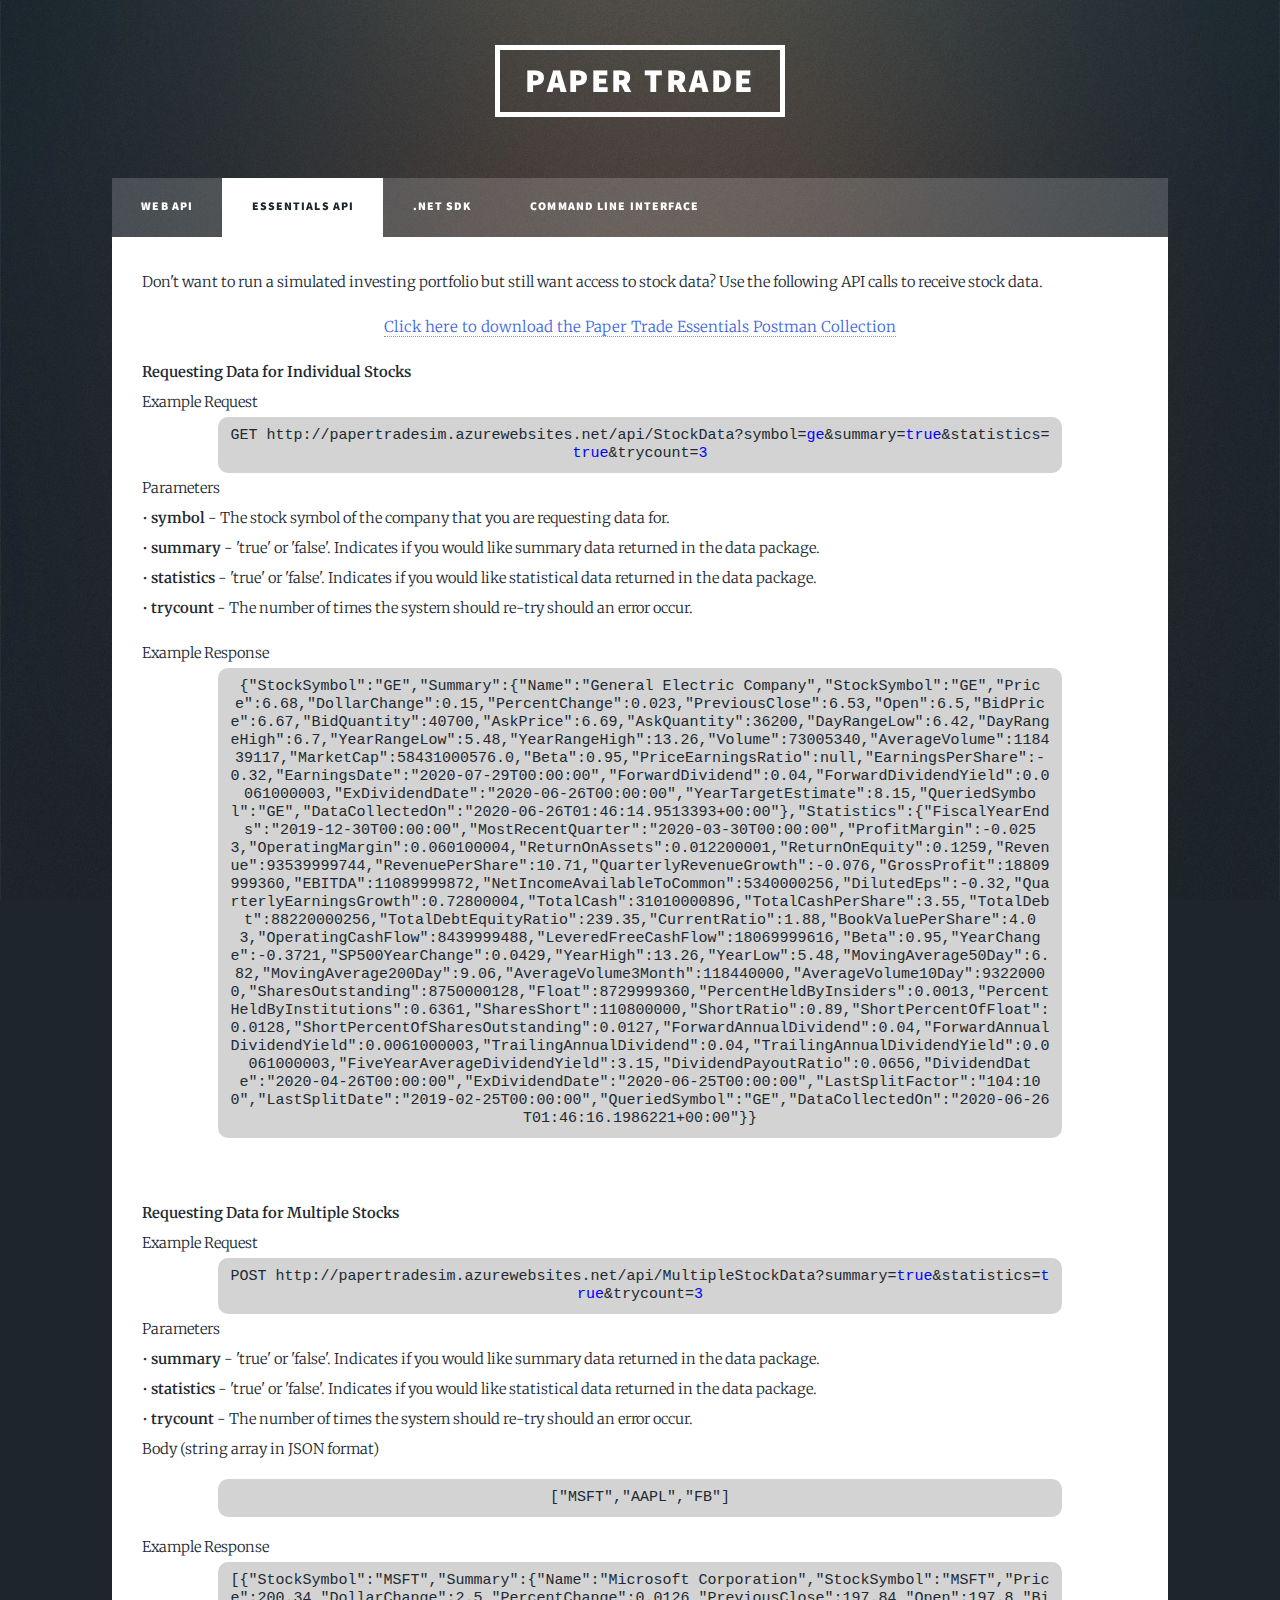
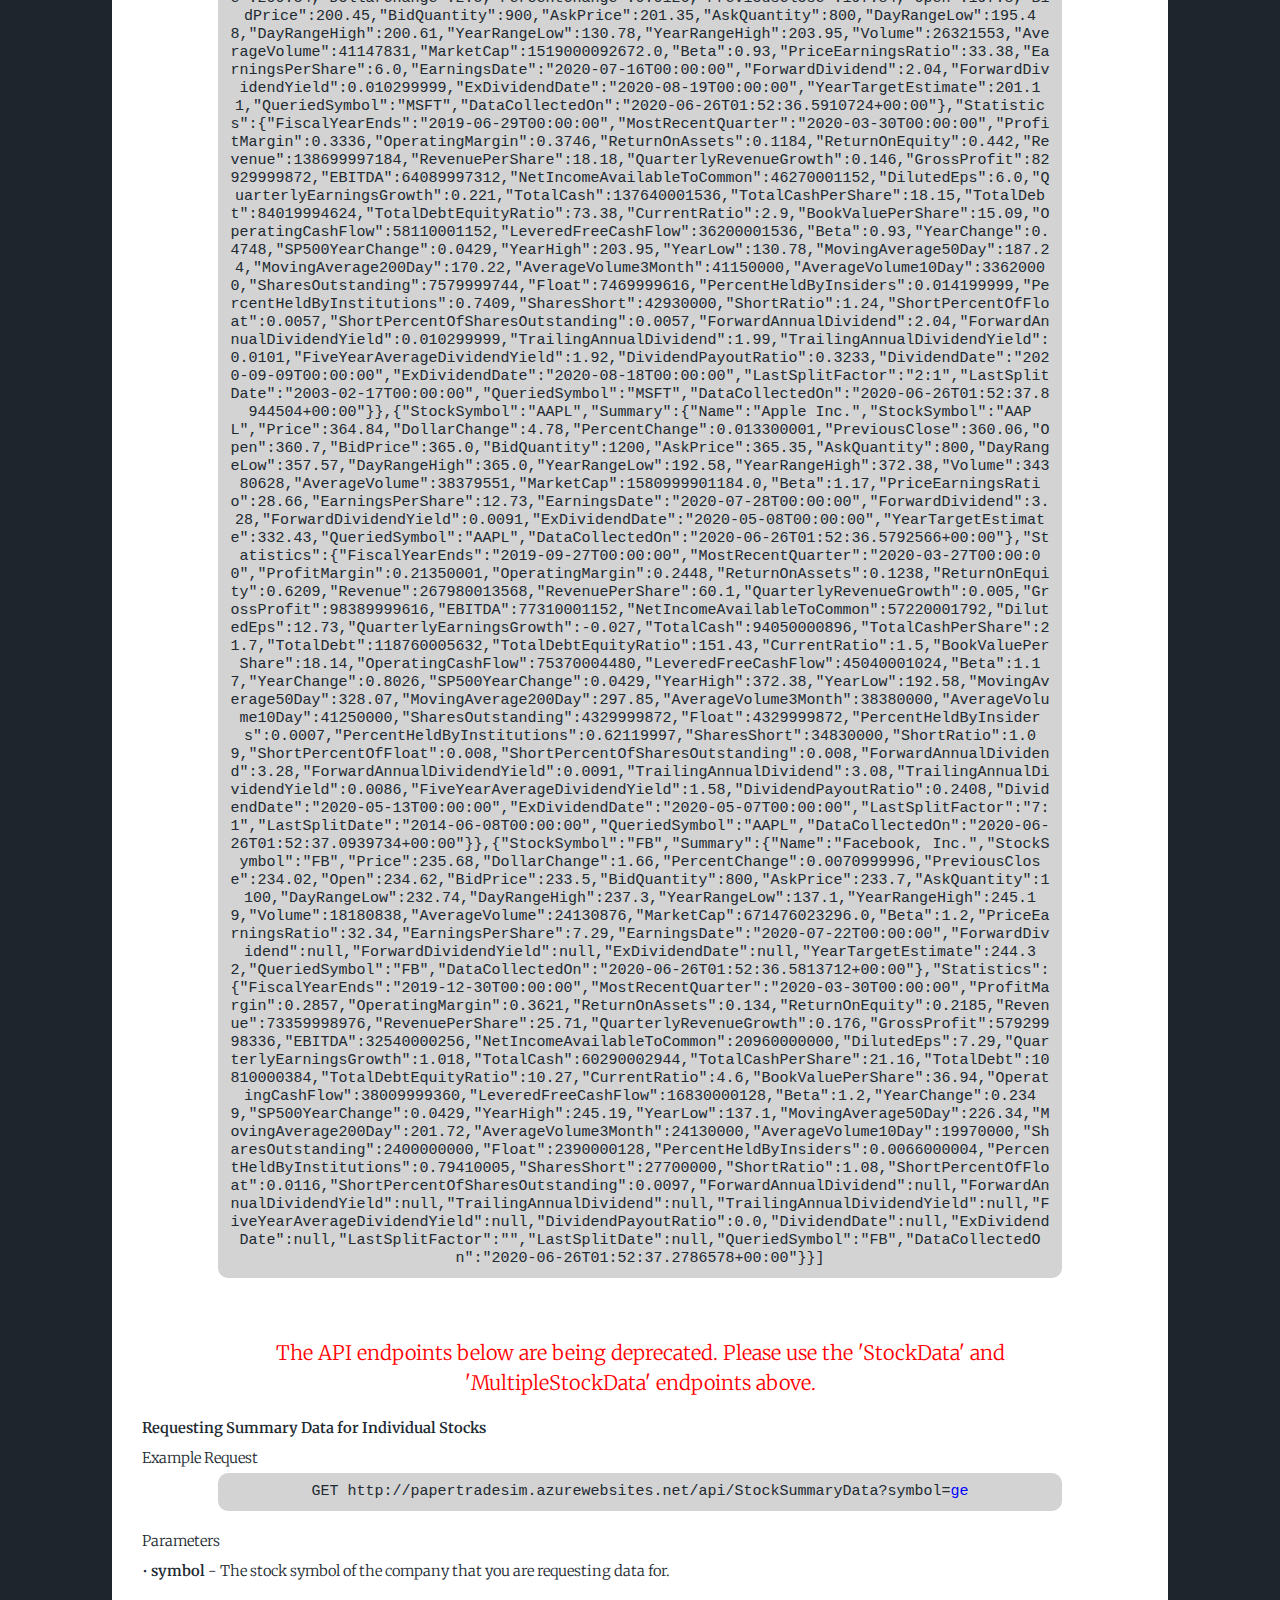
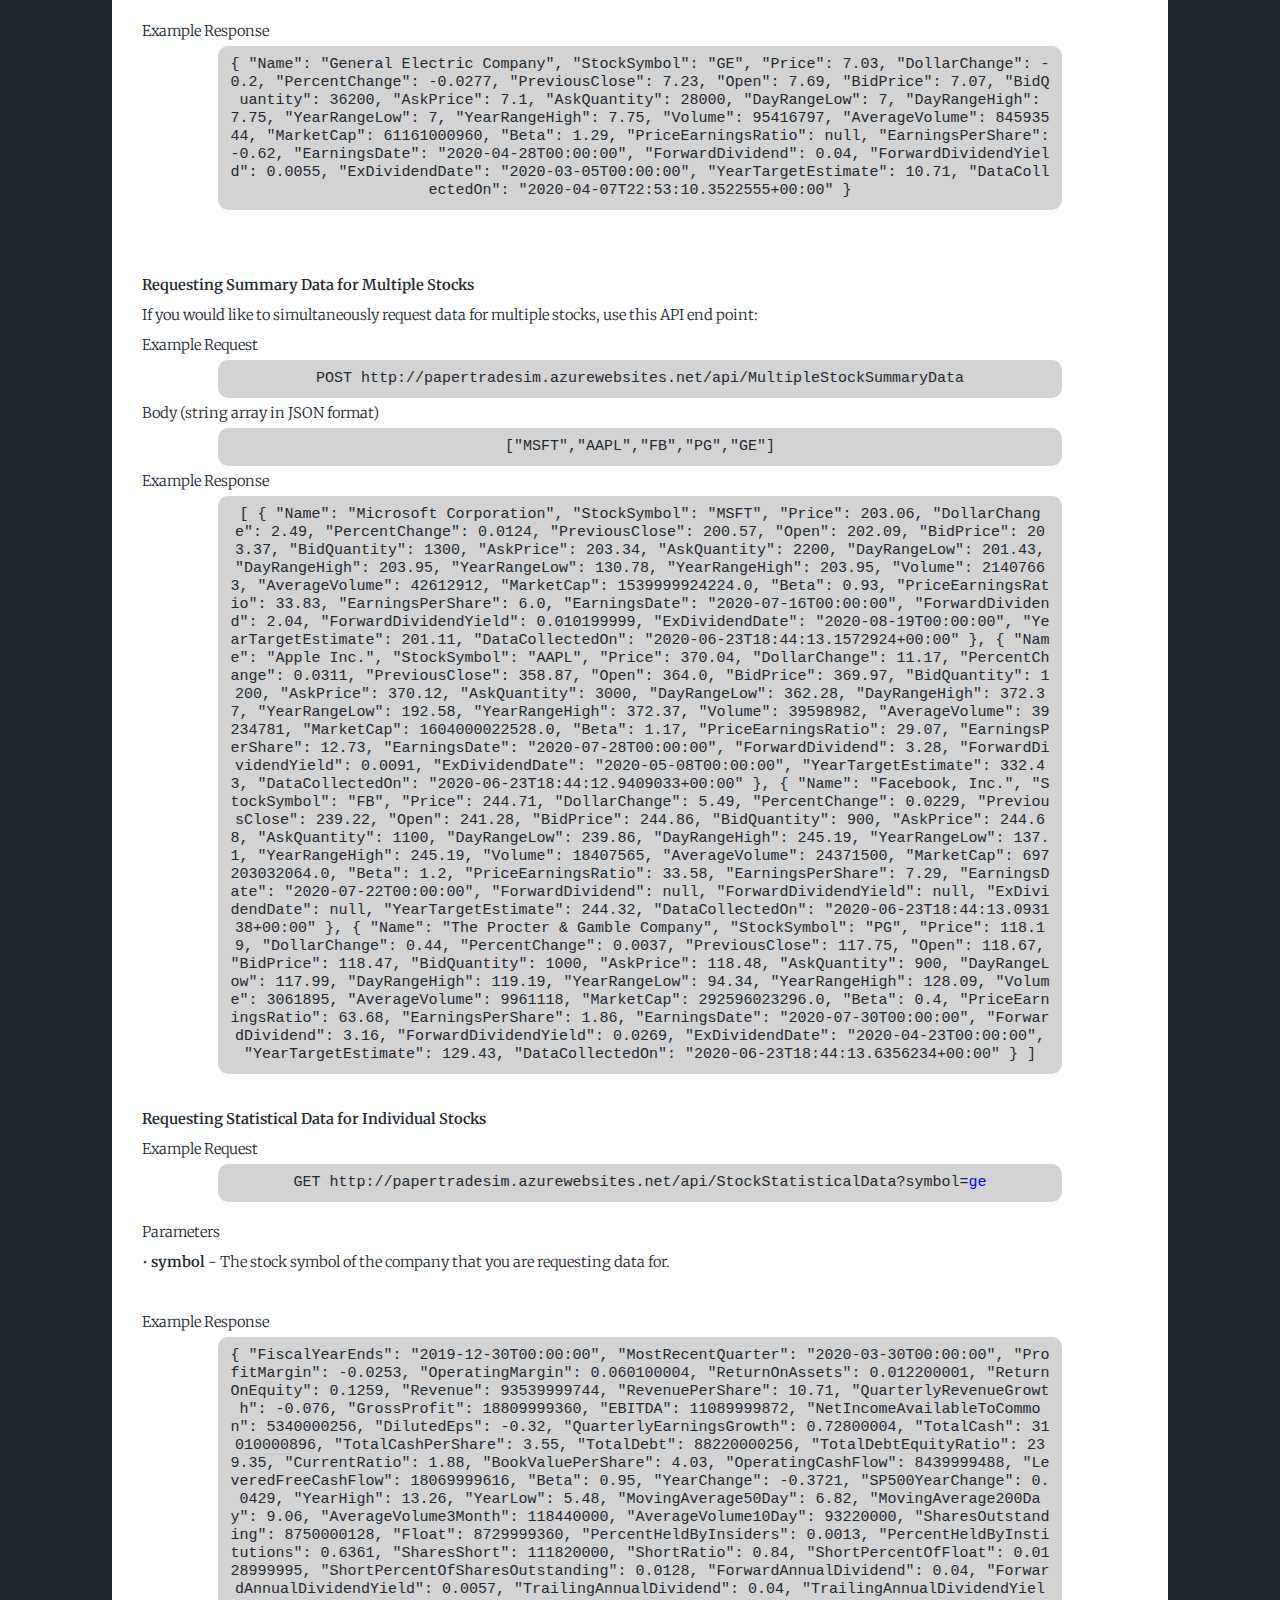
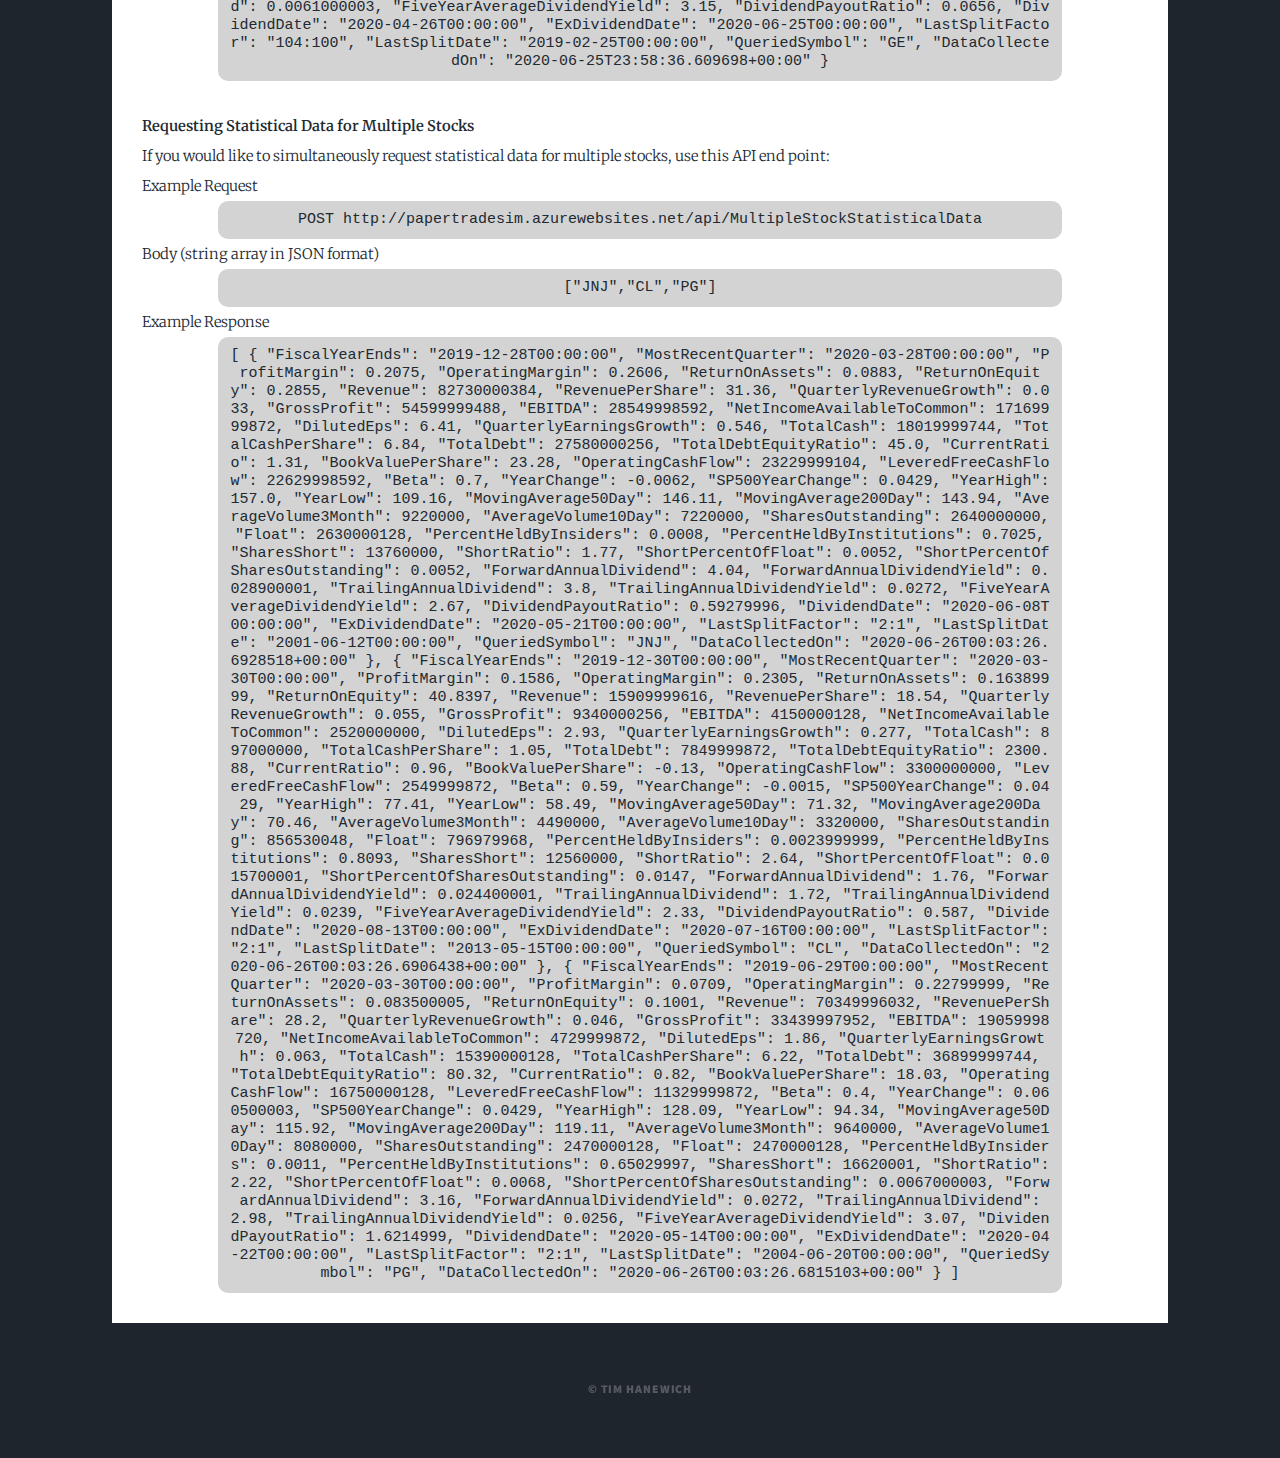
==== commit 326ae23f: "Added trycount to Multiple Stock Data endpoint" ====
--- a/Essentials.html
+++ b/Essentials.html
@@ -61,10 +61,11 @@
 					<div class="blankspace30"></div>
 					<p class="desccontent"><b>Requesting Data for Multiple Stocks</b></p>
 					<p class="desccontent">Example Request</p>
-					<p class="desccontent codedemo">​POST http://papertradesim.azurewebsites.net/api/MultipleStockData?summary=<parameter>true</parameter>&statistics=<parameter>true</parameter></p>
+					<p class="desccontent codedemo">​POST http://papertradesim.azurewebsites.net/api/MultipleStockData?summary=<parameter>true</parameter>&statistics=<parameter>true</parameter>&trycount=<parameter>3</parameter></p>
 					<p class="desccontent">Parameters</p>
 					<p class="desccontent">&#8226; <b>summary</b> - 'true' or 'false'. Indicates if you would like summary data returned in the data package.</p>
 					<p class="desccontent">&#8226; <b>statistics</b> - 'true' or 'false'. Indicates if you would like statistical data returned in the data package.</p>
+					<p class="desccontent">&#8226; <b>trycount</b> - The number of times the system should re-try should an error occur.</p>
 					<p class="desccontent">Body (string array in JSON format)</p>
 					<div class="blankspace15"></div>
 					<p class="desccontent codedemo">["MSFT","AAPL","FB"]</p>
